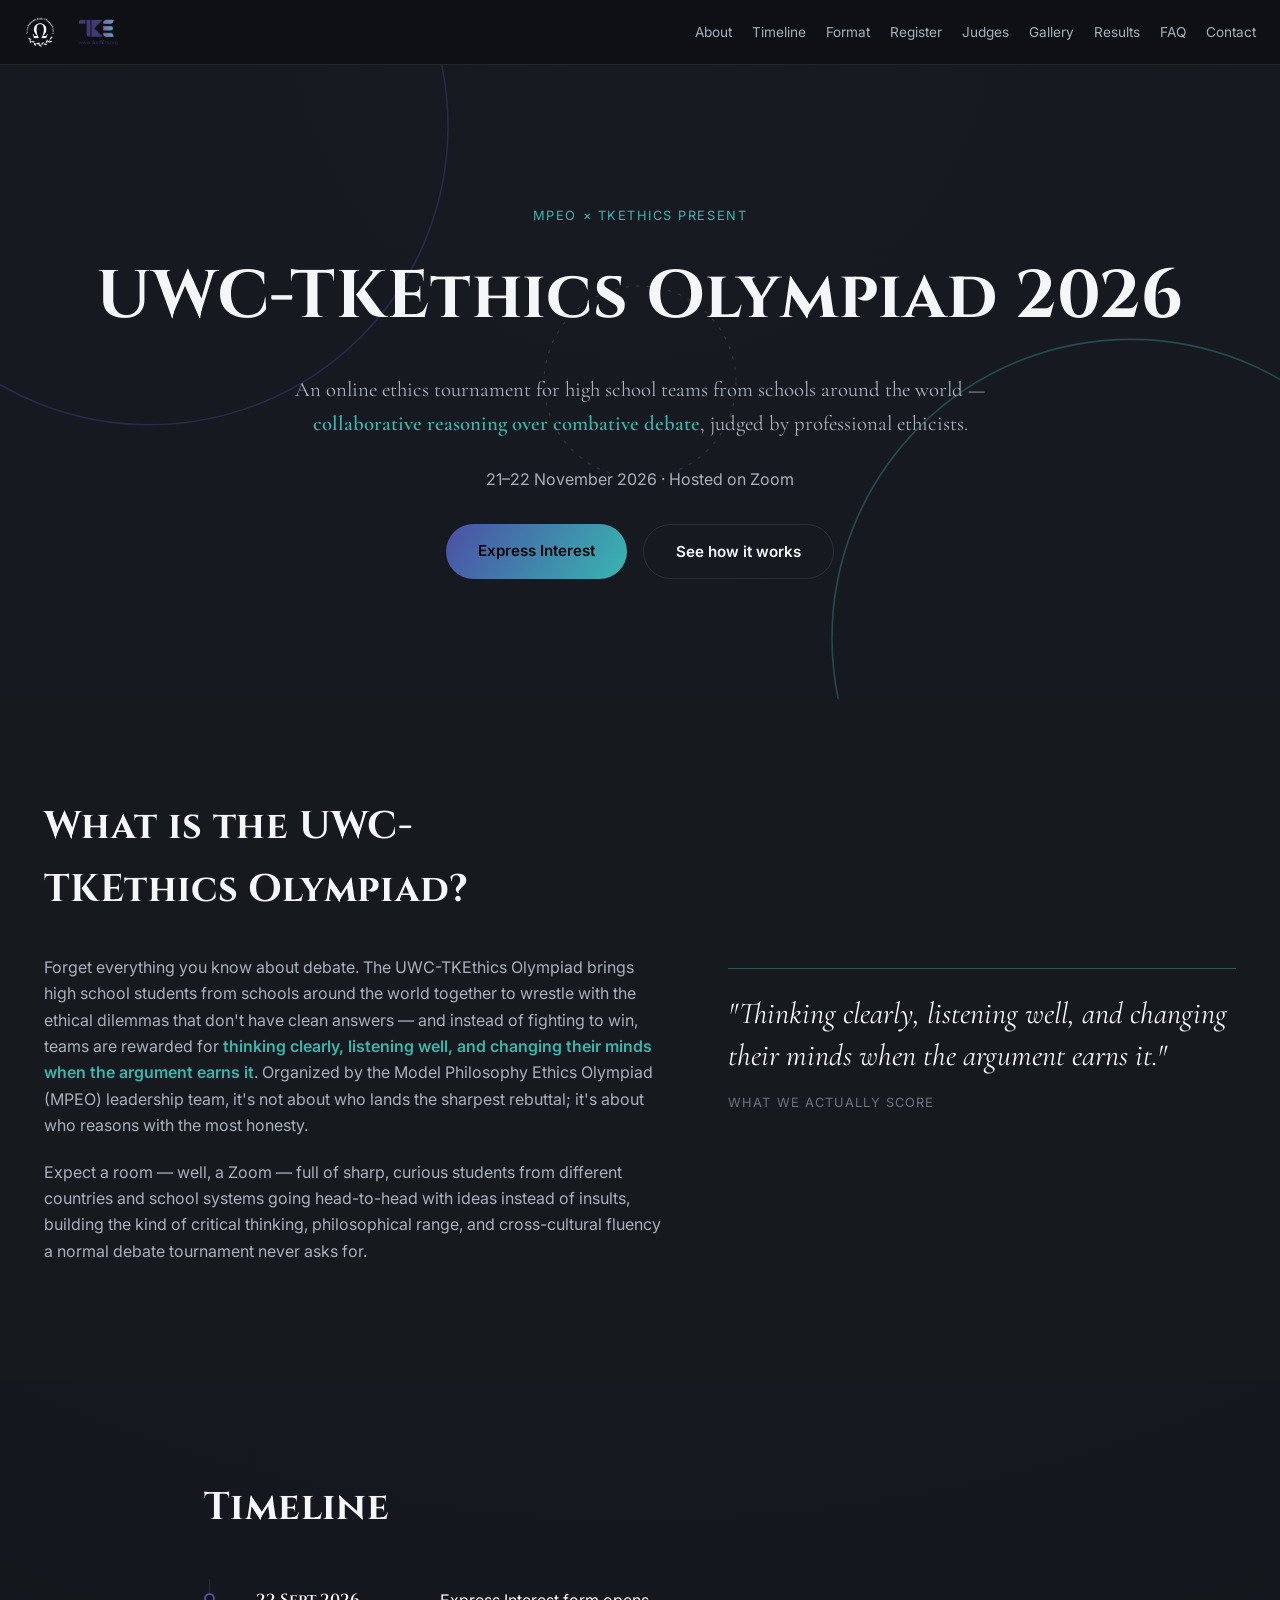
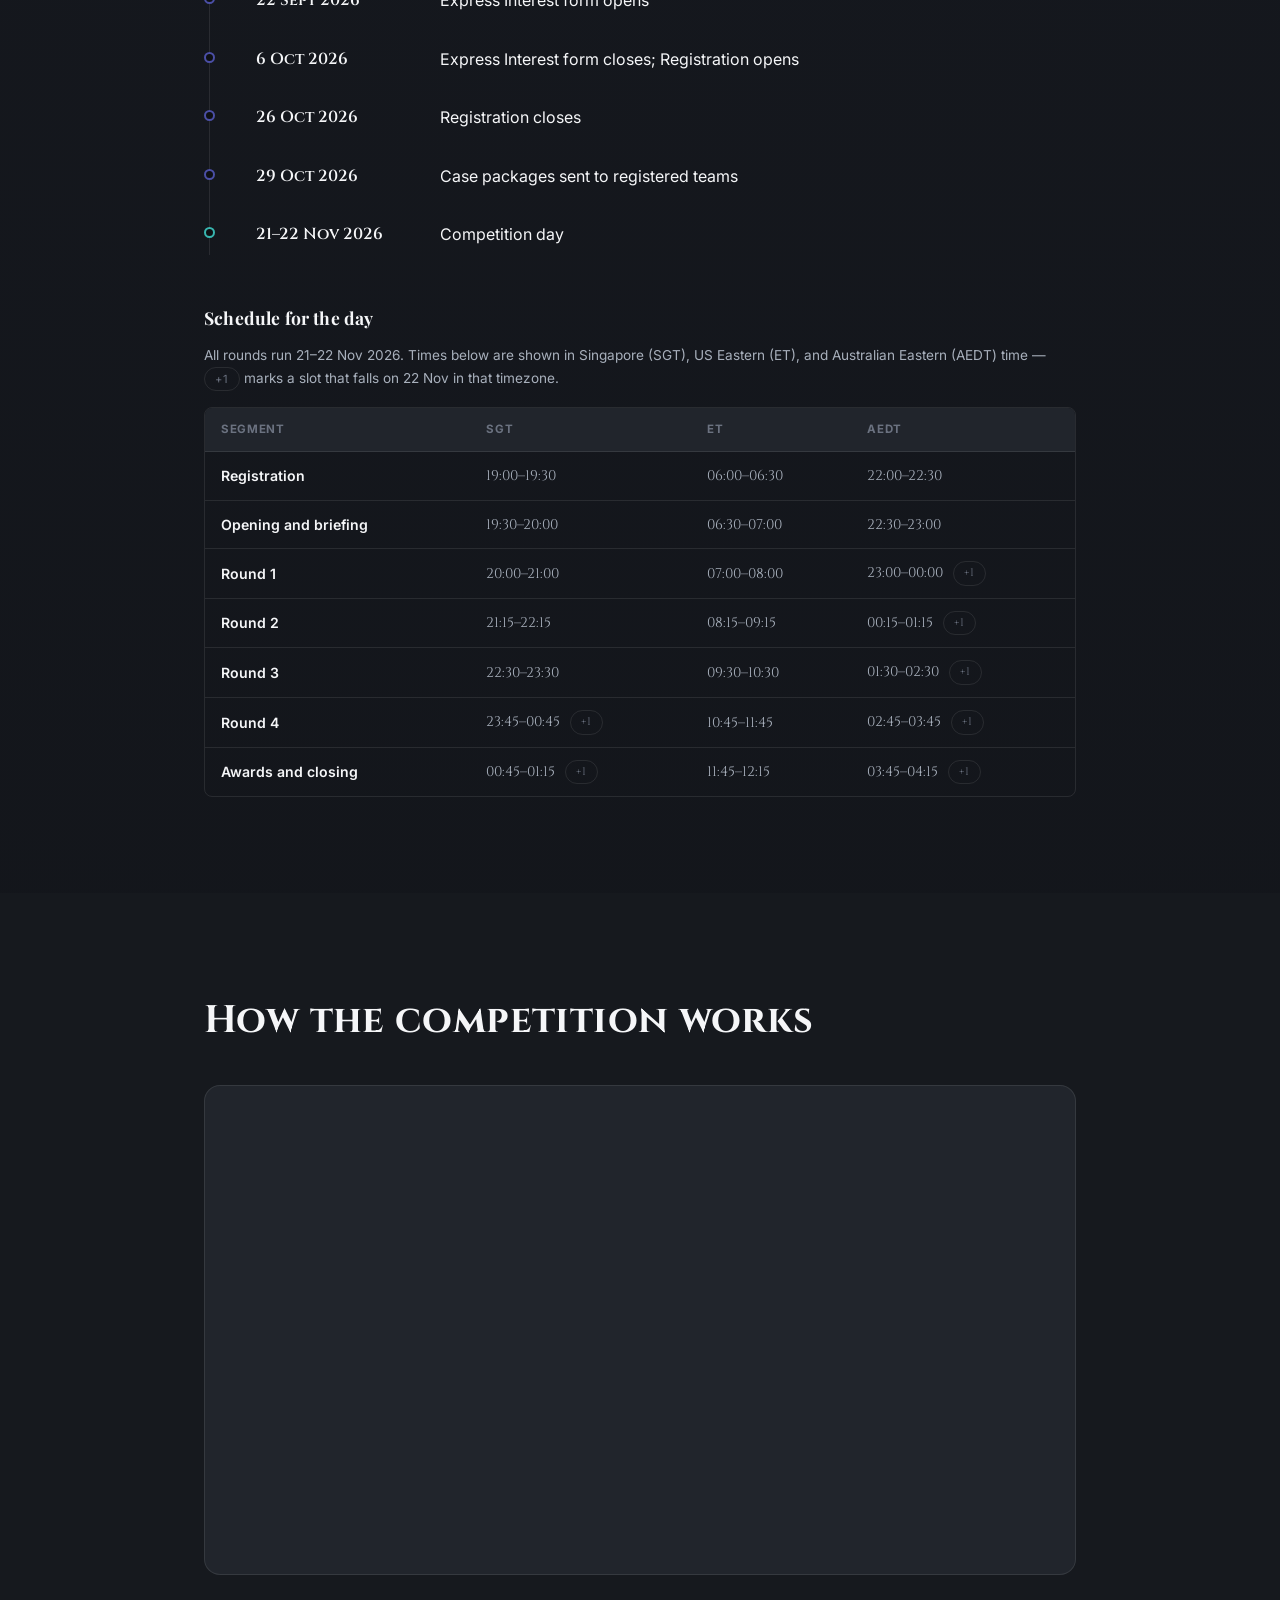
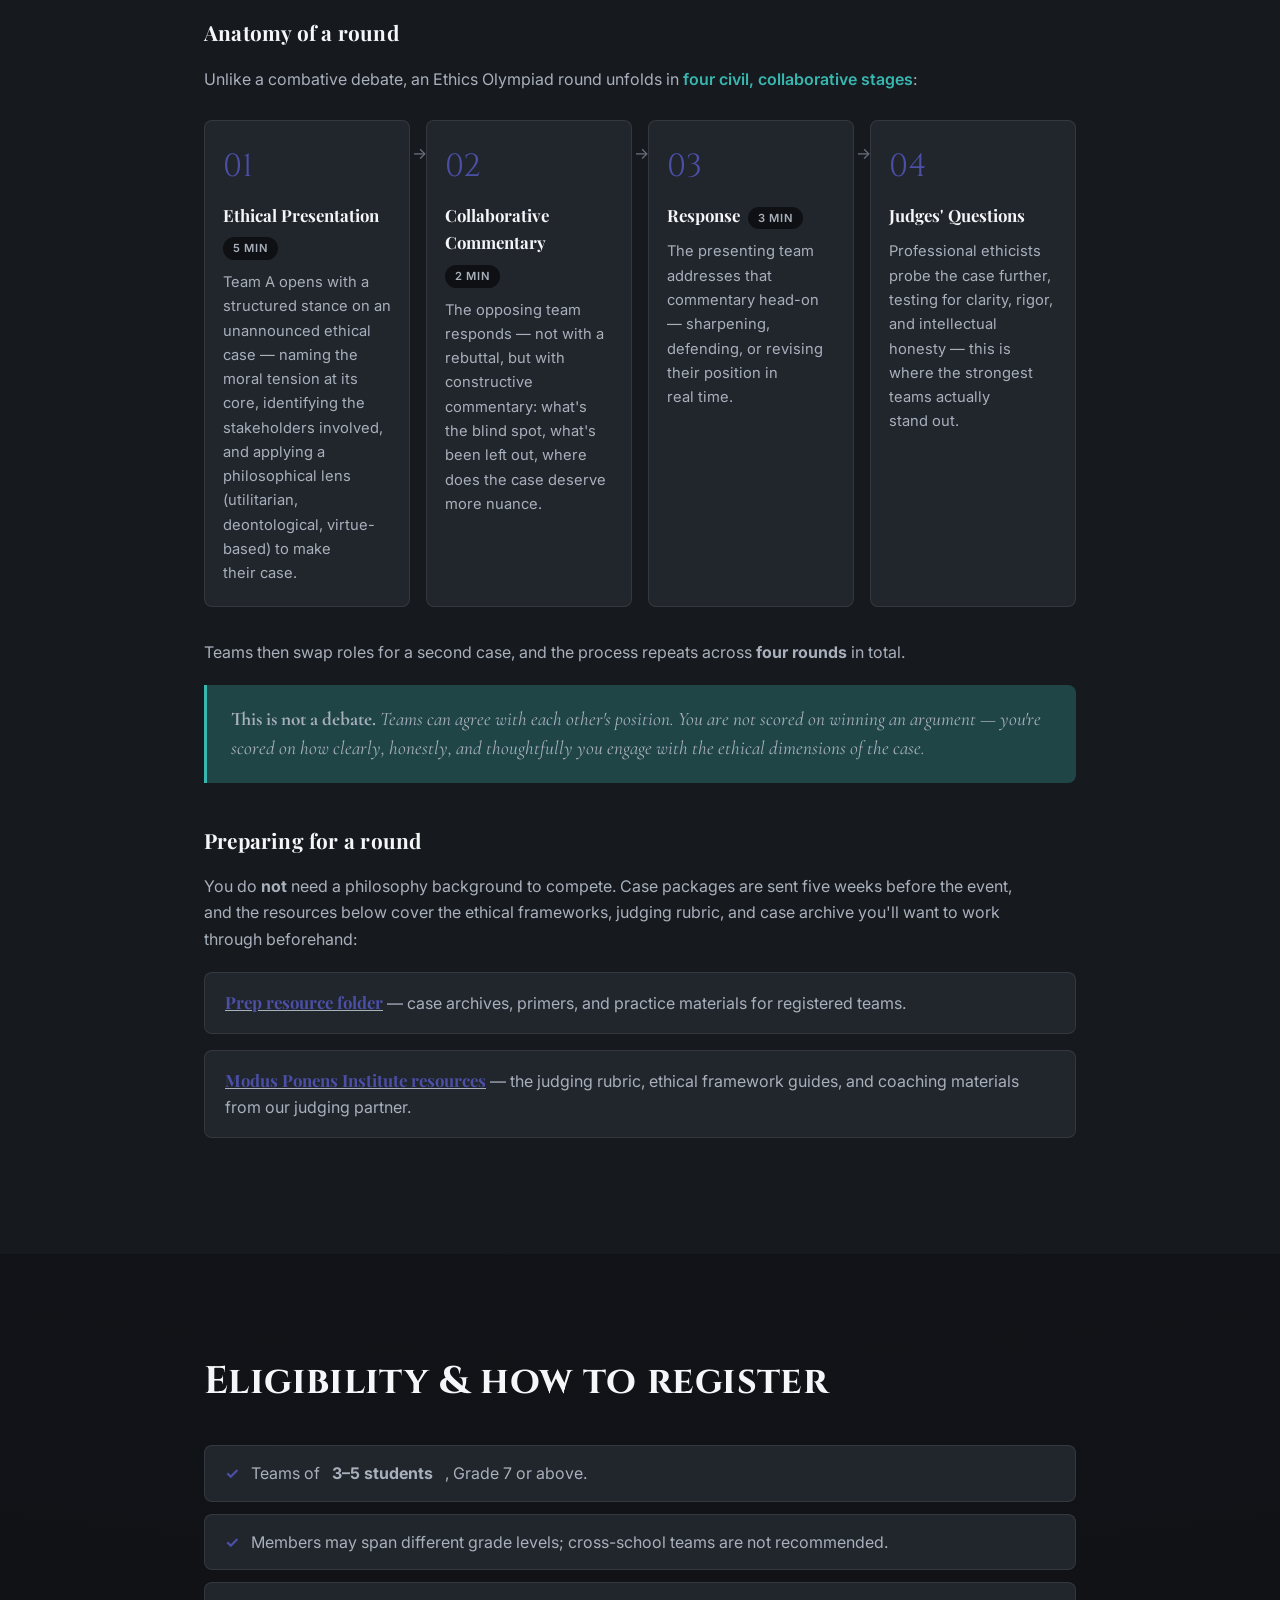
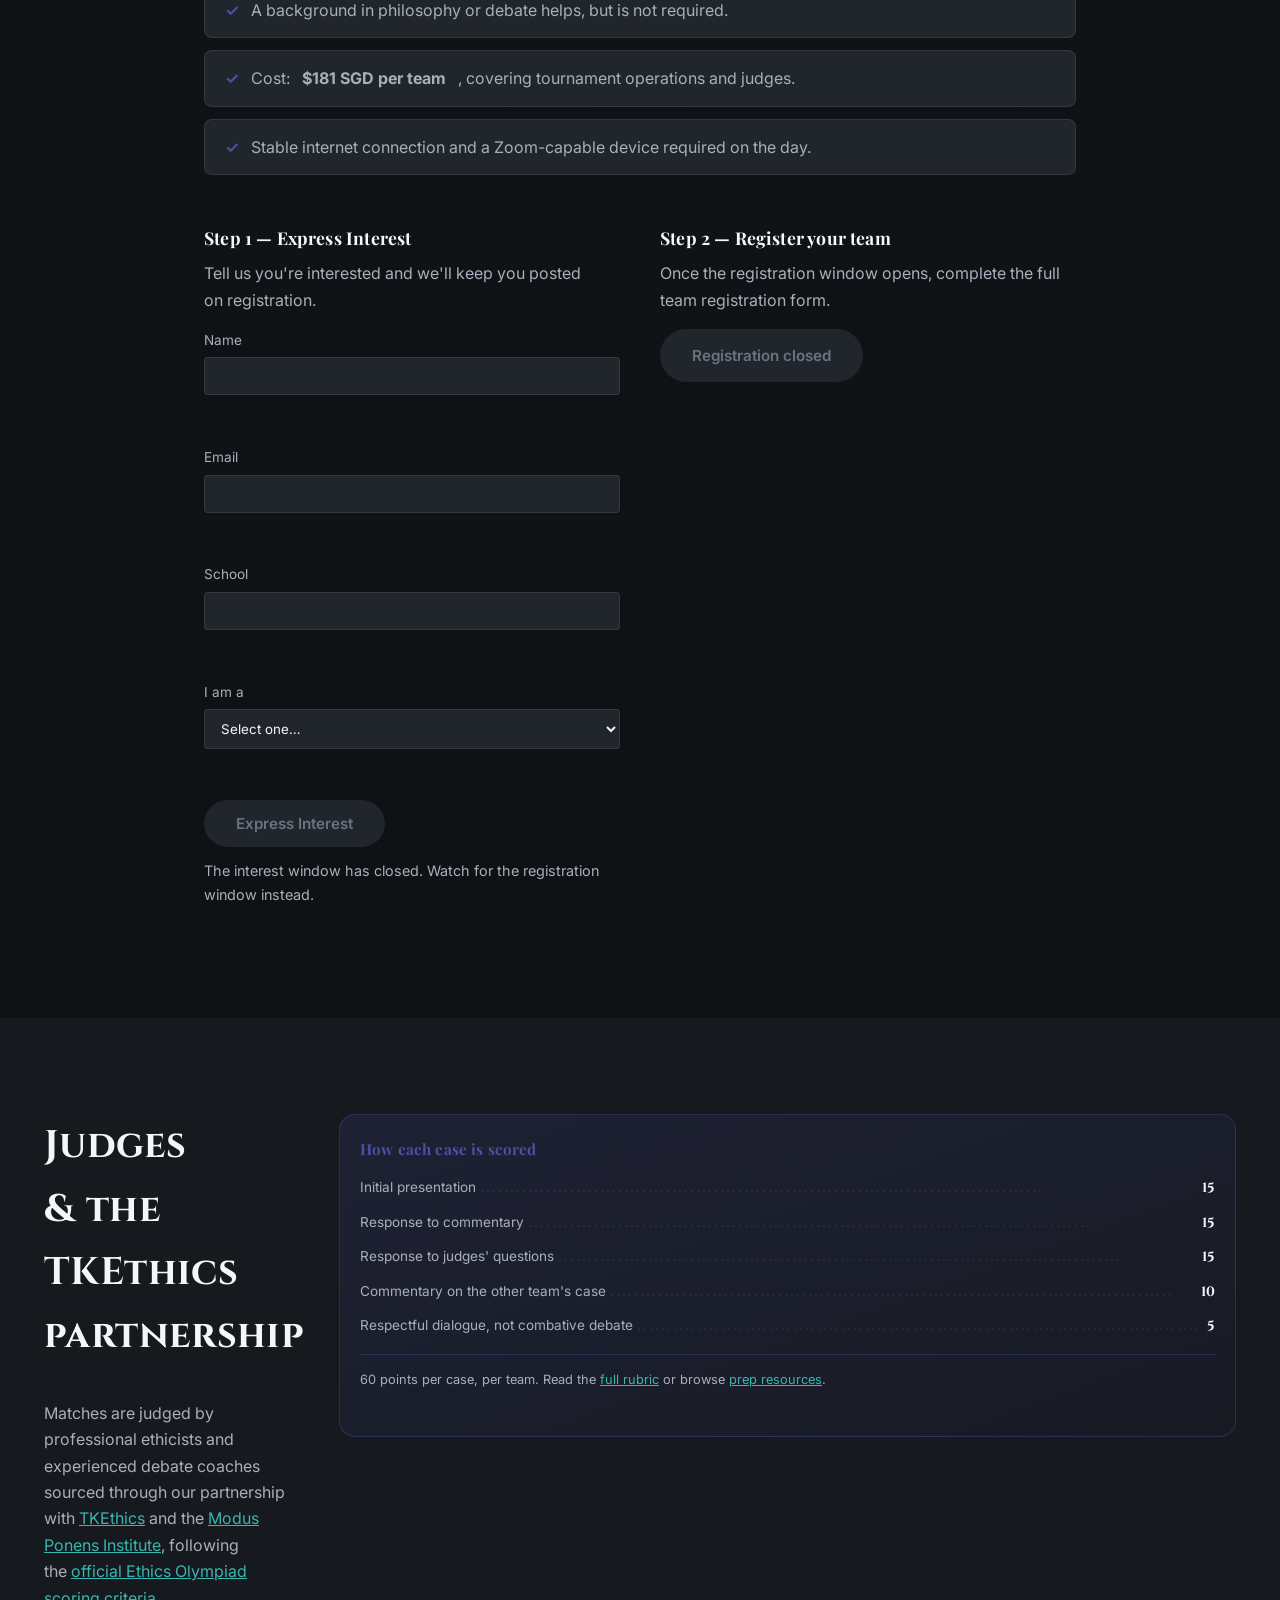
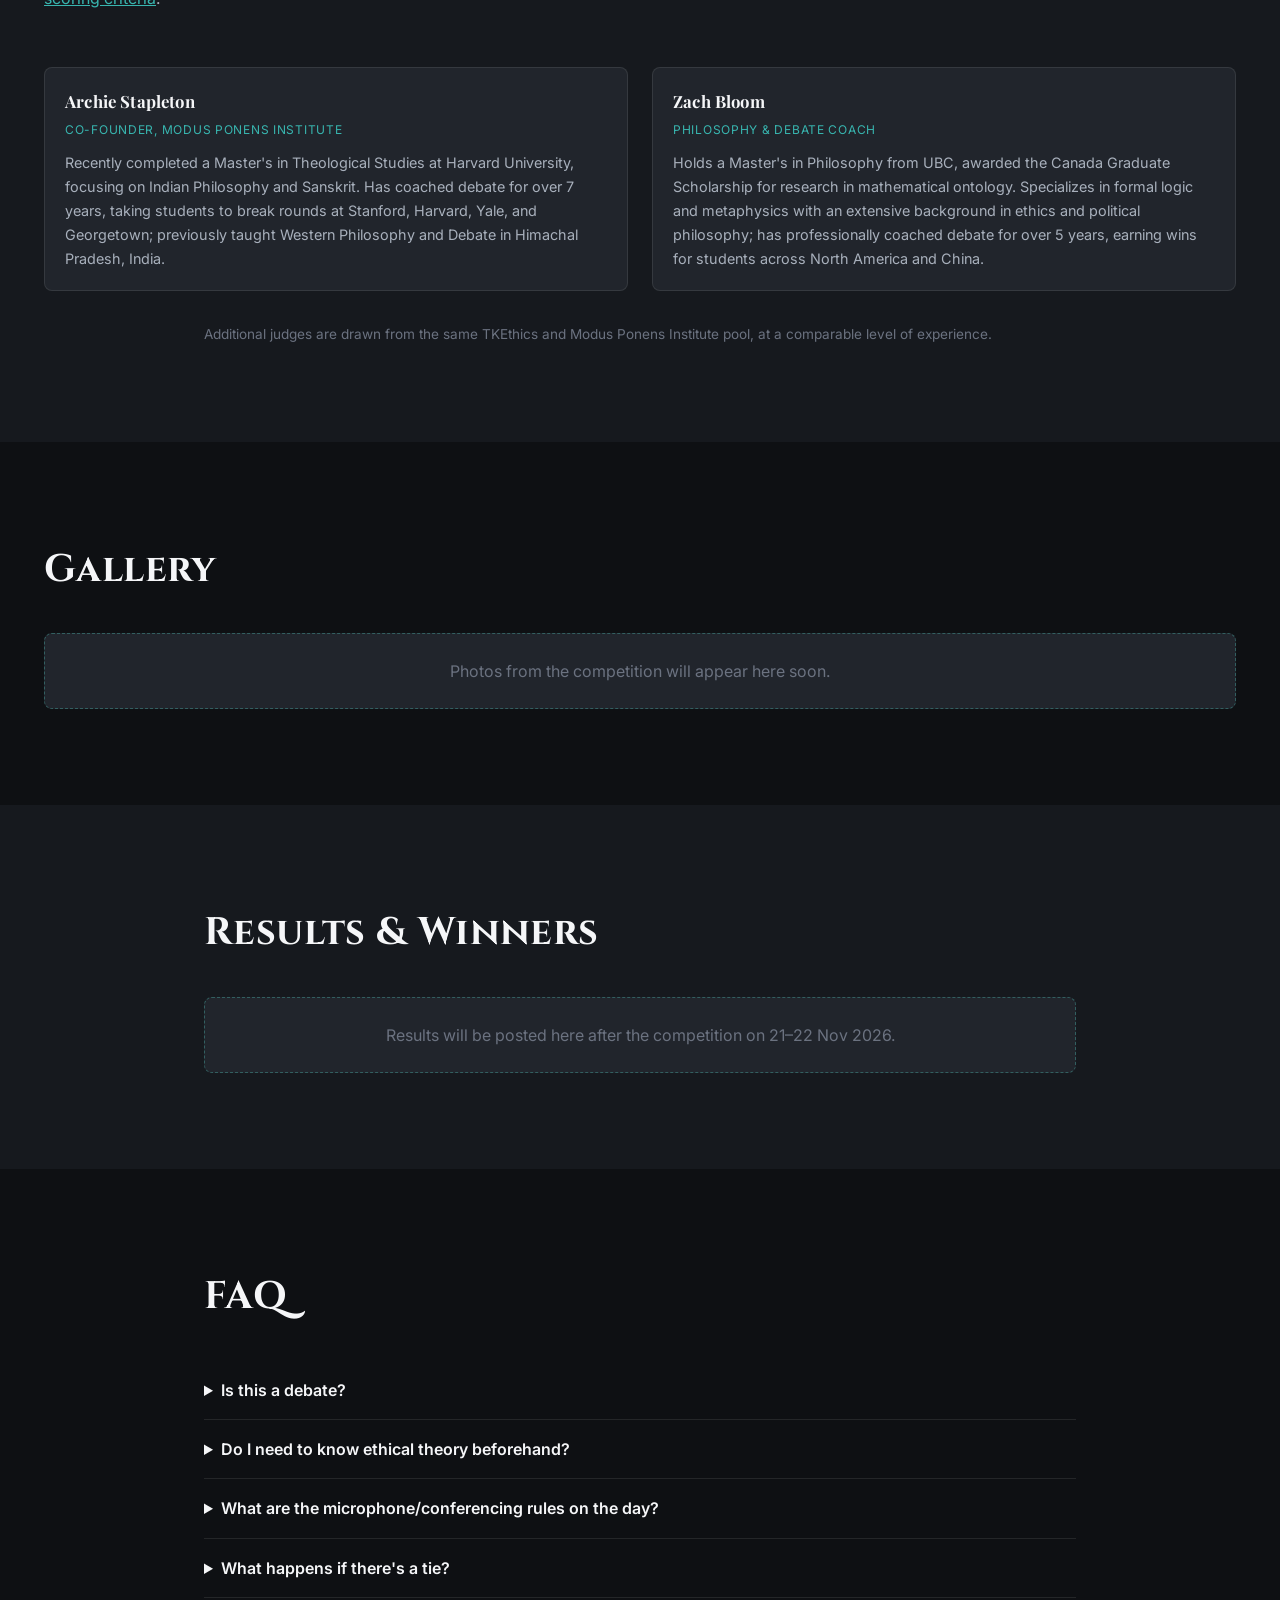
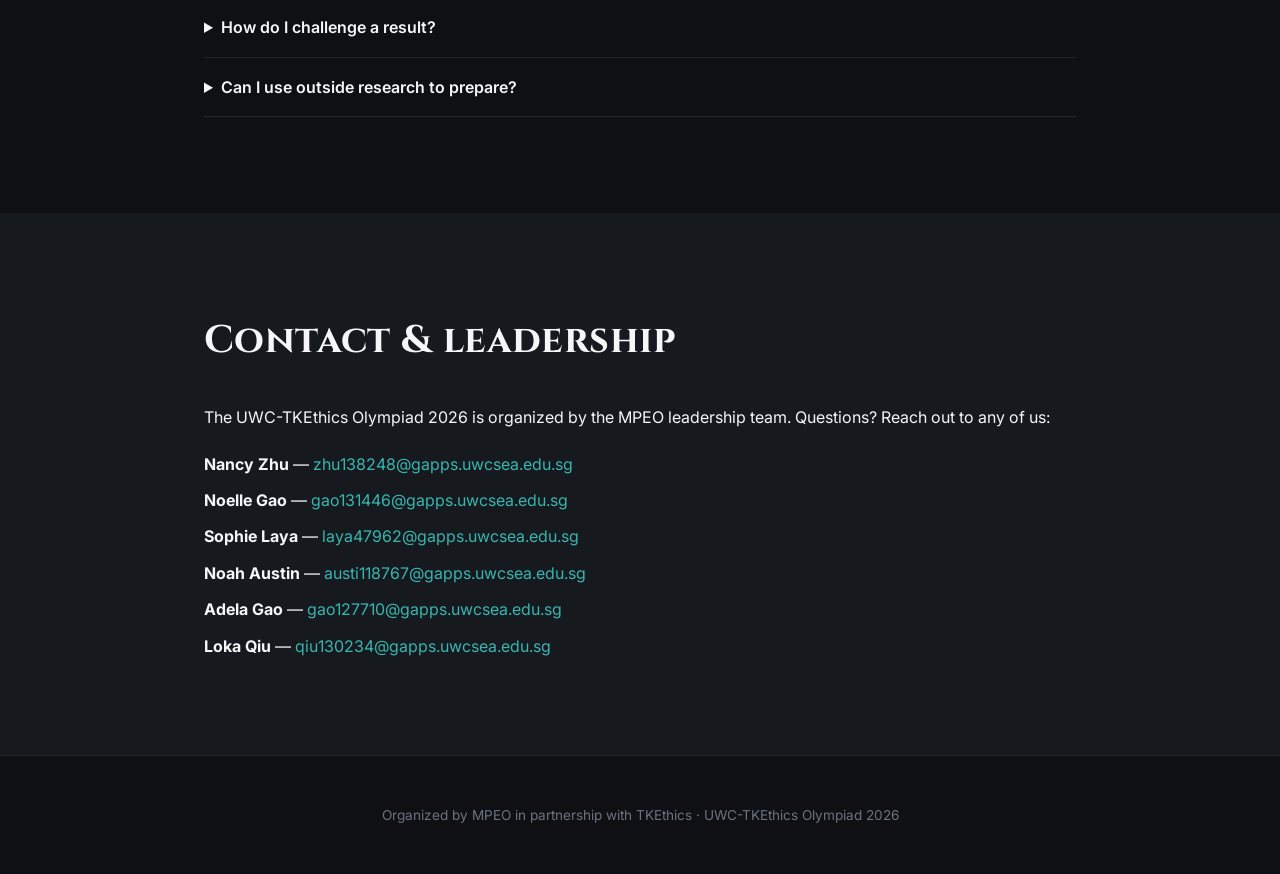
==== index.html @ 7eefd4da "Restructure judges section for readability, fix stale results date Rebuild judges layout into intro+" ====
<!DOCTYPE html>
<html lang="en">
<head>
  <meta charset="UTF-8">
  <meta name="viewport" content="width=device-width, initial-scale=1.0">
  <title>UWC-TKEthics Olympiad 2026</title>
  <meta name="description" content="An online ethics tournament for high school teams from schools around the world, hosted by MPEO in partnership with TKEthics.">
  <link rel="stylesheet" href="style.css">
</head>
<body>
  <header class="site-header">
    <div class="site-header__logos">
      <img src="assets/logos/mpeo-omega-crest-transparent.png" alt="Model Philosophy Ethics Olympiad crest">
      <img src="assets/logos/tkethics-logo.png" alt="TKEthics logo">
    </div>
    <nav class="site-header__nav">
      <a href="#about">About</a>
      <a href="#timeline">Timeline</a>
      <a href="#format">Format</a>
      <a href="#eligibility">Register</a>
      <a href="#judges">Judges</a>
      <a href="#gallery">Gallery</a>
      <a href="#results">Results</a>
      <a href="#faq">FAQ</a>
      <a href="#contact">Contact</a>
    </nav>
  </header>

  <main>
    <section id="hero" class="hero">
      <svg class="hero__graphic" width="100%" height="100%" viewBox="0 0 1200 800" preserveAspectRatio="xMidYMid slice" aria-hidden="true" focusable="false">
        <circle cx="140" cy="160" r="280" style="fill:none;stroke:var(--color-accent-a);stroke-width:1.5;opacity:0.32"/>
        <circle cx="1060" cy="640" r="280" style="fill:none;stroke:var(--color-accent-b);stroke-width:1.5;opacity:0.32"/>
        <circle cx="600" cy="400" r="90" style="fill:none;stroke:var(--color-text-secondary);stroke-width:1;opacity:0.2" stroke-dasharray="3 7"/>
      </svg>
      <div class="container hero__inner">
        <p class="hero__eyebrow">MPEO × TKEthics present</p>
        <h1 class="hero__title">UWC-TKEthics Olympiad 2026</h1>
        <p class="hero__subtitle">
          An online ethics tournament for high school teams from schools
          around the world — <span class="highlight">collaborative reasoning
          over combative debate</span>, judged by professional ethicists.
        </p>
        <p class="hero__date">
          21–22 November 2026 · Hosted on Zoom
        </p>
        <div class="hero__ctas">
          <a href="#eligibility" class="btn btn--primary">Express Interest</a>
          <a href="#format" class="btn btn--ghost">See how it works</a>
        </div>
      </div>
    </section>
    <section id="about" class="about">
      <div class="container about__grid">
        <div>
          <h2>What is the UWC-TKEthics Olympiad?</h2>
          <p>
            Forget everything you know about debate. The UWC-TKEthics Olympiad
            brings high school students from schools around the world together
            to wrestle with the ethical dilemmas that don't have clean answers —
            and instead of fighting to win, teams are rewarded for
            <span class="highlight">thinking clearly, listening well, and
            changing their minds when the argument earns it</span>. Organized by
            the Model Philosophy Ethics Olympiad (MPEO) leadership team, it's
            not about who lands the sharpest rebuttal; it's about who reasons
            with the most honesty.
          </p>
          <p>
            Expect a room — well, a Zoom — full of sharp, curious students from
            different countries and school systems going head-to-head with
            ideas instead of insults, building the kind of critical thinking,
            philosophical range, and cross-cultural fluency a normal debate
            tournament never asks for.
          </p>
        </div>
        <blockquote class="about__pullquote">
          "Thinking clearly, listening well, and changing their minds when the
          argument earns it."
          <cite>What we actually score</cite>
        </blockquote>
      </div>
    </section>
    <section id="timeline" class="timeline">
      <div class="container container--narrow">
        <h2>Timeline</h2>
        <ul class="timeline__list">
          <li><span class="timeline__date">22 Sept 2026</span><span>Express Interest form opens</span></li>
          <li><span class="timeline__date">6 Oct 2026</span><span>Express Interest form closes; Registration opens</span></li>
          <li><span class="timeline__date">26 Oct 2026</span><span>Registration closes</span></li>
          <li><span class="timeline__date">29 Oct 2026</span><span>Case packages sent to registered teams</span></li>
          <li><span class="timeline__date">21–22 Nov 2026</span><span>Competition day</span></li>
        </ul>

        <h3>Schedule for the day</h3>
        <p class="schedule-table-note">
          All rounds run 21–22 Nov 2026. Times below are shown in Singapore
          (SGT), US Eastern (ET), and Australian Eastern (AEDT) time —
          <span class="tag--note">+1</span> marks a slot that falls on 22 Nov in that timezone.
        </p>
        <div class="schedule-table-wrap">
          <table class="schedule-table">
            <thead>
              <tr>
                <th>Segment</th>
                <th>SGT</th>
                <th>ET</th>
                <th>AEDT</th>
              </tr>
            </thead>
            <tbody>
              <tr>
                <td>Registration</td>
                <td>19:00–19:30</td>
                <td>06:00–06:30</td>
                <td>22:00–22:30</td>
              </tr>
              <tr>
                <td>Opening and briefing</td>
                <td>19:30–20:00</td>
                <td>06:30–07:00</td>
                <td>22:30–23:00</td>
              </tr>
              <tr>
                <td>Round 1</td>
                <td>20:00–21:00</td>
                <td>07:00–08:00</td>
                <td>23:00–00:00 <span class="tag--note">+1</span></td>
              </tr>
              <tr>
                <td>Round 2</td>
                <td>21:15–22:15</td>
                <td>08:15–09:15</td>
                <td>00:15–01:15 <span class="tag--note">+1</span></td>
              </tr>
              <tr>
                <td>Round 3</td>
                <td>22:30–23:30</td>
                <td>09:30–10:30</td>
                <td>01:30–02:30 <span class="tag--note">+1</span></td>
              </tr>
              <tr>
                <td>Round 4</td>
                <td>23:45–00:45 <span class="tag--note">+1</span></td>
                <td>10:45–11:45</td>
                <td>02:45–03:45 <span class="tag--note">+1</span></td>
              </tr>
              <tr>
                <td>Awards and closing</td>
                <td>00:45–01:15 <span class="tag--note">+1</span></td>
                <td>11:45–12:15</td>
                <td>03:45–04:15 <span class="tag--note">+1</span></td>
              </tr>
            </tbody>
          </table>
        </div>
      </div>
    </section>
    <section id="format" class="format">
      <div class="container container--narrow">
        <h2>How the competition works</h2>

        <div class="format__video-slot" aria-label="Format explainer video">
          <iframe
            src="https://www.youtube.com/embed/jXEkjrmyHf0"
            title="How an Ethics Olympiad round works"
            loading="lazy"
            allow="accelerometer; autoplay; clipboard-write; encrypted-media; gyroscope; picture-in-picture; web-share"
            allowfullscreen
          ></iframe>
        </div>

        <h3>Anatomy of a round</h3>
        <p>
          Unlike a combative debate, an Ethics Olympiad round unfolds in
          <span class="highlight">four civil, collaborative stages</span>:
        </p>

        <div class="format__steps">
          <div class="format__step">
            <span class="format__step-number">01</span>
            <h4 class="format__step-title">Ethical Presentation <span class="format__step-time">5 min</span></h4>
            <p>
              Team A opens with a structured stance on an unannounced ethical
              case — naming the moral tension at its core, identifying the
              stakeholders involved, and applying a philosophical lens
              (utilitarian, deontological, virtue-based) to make their case.
            </p>
          </div>
          <div class="format__step">
            <span class="format__step-number">02</span>
            <h4 class="format__step-title">Collaborative Commentary <span class="format__step-time">2 min</span></h4>
            <p>
              The opposing team responds — not with a rebuttal, but with
              constructive commentary: what's the blind spot, what's been
              left out, where does the case deserve more nuance.
            </p>
          </div>
          <div class="format__step">
            <span class="format__step-number">03</span>
            <h4 class="format__step-title">Response <span class="format__step-time">3 min</span></h4>
            <p>
              The presenting team addresses that commentary head-on —
              sharpening, defending, or revising their position in real time.
            </p>
          </div>
          <div class="format__step">
            <span class="format__step-number">04</span>
            <h4 class="format__step-title">Judges' Questions</h4>
            <p>
              Professional ethicists probe the case further, testing for
              clarity, rigor, and intellectual honesty — this is where the
              strongest teams actually stand out.
            </p>
          </div>
        </div>

        <p>
          Teams then swap roles for a second case, and the process repeats
          across <strong>four rounds</strong> in total.
        </p>

        <p class="format__callout">
          <strong>This is not a debate.</strong> Teams can agree with each
          other's position. You are not scored on winning an argument — you're
          scored on how clearly, honestly, and thoughtfully you engage with the
          ethical dimensions of the case.
        </p>

        <h3>Preparing for a round</h3>
        <p>
          You do <strong>not</strong> need a philosophy background to compete.
          Case packages are sent five weeks before the event, and the resources
          below cover the ethical frameworks, judging rubric, and case archive
          you'll want to work through beforehand:
        </p>
        <ul class="format__theories">
          <li>
            <a href="https://drive.google.com/drive/folders/1nS4wFvGmo-B0adYJfRLkstplzWHfmPI3" target="_blank" rel="noopener"><strong>Prep resource folder</strong></a>
            — case archives, primers, and practice materials for registered teams.
          </li>
          <li>
            <a href="https://www.modusponensinstitute.com/resources" target="_blank" rel="noopener"><strong>Modus Ponens Institute resources</strong></a>
            — the judging rubric, ethical framework guides, and coaching materials from our judging partner.
          </li>
        </ul>
      </div>
    </section>
    <section id="eligibility" class="eligibility">
      <div class="container container--narrow">
        <h2>Eligibility &amp; how to register</h2>

        <ul class="eligibility__list">
          <li>Teams of <strong>3–5 students</strong>, Grade 7 or above.</li>
          <li>Members may span different grade levels; cross-school teams are not recommended.</li>
          <li>A background in philosophy or debate helps, but is not required.</li>
          <li>Cost: <strong>$181 SGD per team</strong>, covering tournament operations and judges.</li>
          <li>Stable internet connection and a Zoom-capable device required on the day.</li>
        </ul>

        <div class="eligibility__funnel">
          <div class="funnel-step">
            <h3>Step 1 — Express Interest</h3>
            <p>Tell us you're interested and we'll keep you posted on registration.</p>

            <form id="interest-form" class="interest-form" novalidate>
              <div class="interest-form__row">
                <label for="if-name">Name</label>
                <input id="if-name" name="name" type="text" autocomplete="name" required>
                <p class="interest-form__error" data-error-for="name"></p>
              </div>
              <div class="interest-form__row">
                <label for="if-email">Email</label>
                <input id="if-email" name="email" type="email" autocomplete="email" required>
                <p class="interest-form__error" data-error-for="email"></p>
              </div>
              <div class="interest-form__row">
                <label for="if-school">School</label>
                <input id="if-school" name="school" type="text" required>
                <p class="interest-form__error" data-error-for="school"></p>
              </div>
              <div class="interest-form__row">
                <label for="if-role">I am a</label>
                <select id="if-role" name="role" required>
                  <option value="">Select one…</option>
                  <option value="student">Student</option>
                  <option value="coach">Coach / supervising teacher</option>
                </select>
                <p class="interest-form__error" data-error-for="role"></p>
              </div>
              <div class="interest-form__honeypot" aria-hidden="true">
                <label for="if-website">Website</label>
                <input id="if-website" name="website" type="text" tabindex="-1" autocomplete="off">
              </div>

              <button type="submit" class="btn btn--primary" id="interest-submit">Express Interest</button>
              <p class="interest-form__status" id="interest-status" role="status"></p>
            </form>
          </div>

          <div class="funnel-step">
            <h3>Step 2 — Register your team</h3>
            <p>Once the registration window opens, complete the full team registration form.</p>
            <a id="registration-cta" href="#" class="btn btn--primary">Register</a>
          </div>
        </div>
      </div>
    </section>
    <section id="judges" class="judges">
      <div class="container judges__top">
        <div class="judges__intro">
          <h2>Judges &amp; the TKEthics partnership</h2>
          <p>
            Matches are judged by professional ethicists and experienced debate
            coaches sourced through our partnership with
            <a href="https://www.tkethics.org/" target="_blank" rel="noopener">TKEthics</a>
            and the
            <a href="https://www.modusponensinstitute.com/about-us" target="_blank" rel="noopener">Modus Ponens Institute</a>,
            following the
            <a href="https://www.modusponensinstitute.com/judging-criteria" target="_blank" rel="noopener">official Ethics Olympiad scoring criteria</a>.
          </p>
        </div>
        <div class="judges__criteria">
          <h3>How each case is scored</h3>
          <ul>
            <li><span>Initial presentation</span><strong>15</strong></li>
            <li><span>Response to commentary</span><strong>15</strong></li>
            <li><span>Response to judges' questions</span><strong>15</strong></li>
            <li><span>Commentary on the other team's case</span><strong>10</strong></li>
            <li><span>Respectful dialogue, not combative debate</span><strong>5</strong></li>
          </ul>
          <p class="judges__criteria-total">
            60 points per case, per team. Read the
            <a href="https://www.modusponensinstitute.com/judging-criteria" target="_blank" rel="noopener">full rubric</a>
            or browse
            <a href="https://www.modusponensinstitute.com/resources" target="_blank" rel="noopener">prep resources</a>.
          </p>
        </div>
      </div>
      <div class="container judges__bios-row">
        <div class="judges__bio">
          <h3>Archie Stapleton</h3>
          <span class="judges__bio-role">Co-founder, Modus Ponens Institute</span>
          <p>
            Recently completed a Master's in Theological Studies at Harvard
            University, focusing on Indian Philosophy and Sanskrit. Has coached
            debate for over 7 years, taking students to break rounds at
            Stanford, Harvard, Yale, and Georgetown; previously taught Western
            Philosophy and Debate in Himachal Pradesh, India.
          </p>
        </div>
        <div class="judges__bio">
          <h3>Zach Bloom</h3>
          <span class="judges__bio-role">Philosophy &amp; debate coach</span>
          <p>
            Holds a Master's in Philosophy from UBC, awarded the Canada
            Graduate Scholarship for research in mathematical ontology.
            Specializes in formal logic and metaphysics with an extensive
            background in ethics and political philosophy; has professionally
            coached debate for over 5 years, earning wins for students across
            North America and China.
          </p>
        </div>
      </div>
      <div class="container container--narrow">
        <p class="judges__bio-note">
          Additional judges are drawn from the same TKEthics and Modus Ponens
          Institute pool, at a comparable level of experience.
        </p>
      </div>
    </section>
    <section id="gallery" class="gallery">
      <div class="container">
        <h2>Gallery</h2>
        <div id="gallery-root"></div>
      </div>
    </section>
    <section id="results" class="results">
      <div class="container container--narrow">
        <h2>Results &amp; Winners</h2>
        <div id="results-root"></div>
      </div>
    </section>
    <section id="faq" class="faq">
      <div class="container container--narrow">
        <h2>FAQ</h2>

        <details class="faq__item">
          <summary>Is this a debate?</summary>
          <p>No. Teams can agree with each other's position — you're judged on the quality of your reasoning, not on winning an argument.</p>
        </details>

        <details class="faq__item">
          <summary>Do I need to know ethical theory beforehand?</summary>
          <p>No prior experience is required. Read the case package carefully, think through the arguments, and you're ready — see the "How the competition works" section above for a primer.</p>
        </details>

        <details class="faq__item">
          <summary>What are the microphone/conferencing rules on the day?</summary>
          <p>Keep your microphone muted unless invited to speak by the moderator/judge. During your team's private conference time, you may turn your mic off if everyone is in one room; if your team is spread across locations, use a separate call for team discussion and stay silent on it outside your allotted conference times.</p>
        </details>

        <details class="faq__item">
          <summary>What happens if there's a tie?</summary>
          <p>The head judge breaks ties using the highest score in the first heat; if that's still tied, the highest score in the second heat, and so on.</p>
        </details>

        <details class="faq__item">
          <summary>How do I challenge a result?</summary>
          <p>Complaints or challenges to results must be submitted in writing to the organizers. Results are otherwise final and are published within 24 hours of the competition.</p>
        </details>

        <details class="faq__item">
          <summary>Can I use outside research to prepare?</summary>
          <p>Yes — but simply presenting facts won't score well on its own. You need valid, persuasive arguments backed by facts, and if you cite a specific fact not in the case itself, name your source (e.g. "according to a 2011 article in National Geographic…").</p>
        </details>
      </div>
    </section>
    <section id="contact" class="contact">
      <div class="container container--narrow">
        <h2>Contact &amp; leadership</h2>
        <p>The UWC-TKEthics Olympiad 2026 is organized by the MPEO leadership team. Questions? Reach out to any of us:</p>
        <ul class="contact__list">
          <li><strong>Nancy Zhu</strong> — <a href="mailto:zhu138248@gapps.uwcsea.edu.sg">zhu138248@gapps.uwcsea.edu.sg</a></li>
          <li><strong>Noelle Gao</strong> — <a href="mailto:gao131446@gapps.uwcsea.edu.sg">gao131446@gapps.uwcsea.edu.sg</a></li>
          <li><strong>Sophie Laya</strong> — <a href="mailto:laya47962@gapps.uwcsea.edu.sg">laya47962@gapps.uwcsea.edu.sg</a></li>
          <li><strong>Noah Austin</strong> — <a href="mailto:austi118767@gapps.uwcsea.edu.sg">austi118767@gapps.uwcsea.edu.sg</a></li>
          <li><strong>Adela Gao</strong> — <a href="mailto:gao127710@gapps.uwcsea.edu.sg">gao127710@gapps.uwcsea.edu.sg</a></li>
          <li><strong>Loka Qiu</strong> — <a href="mailto:qiu130234@gapps.uwcsea.edu.sg">qiu130234@gapps.uwcsea.edu.sg</a></li>
        </ul>
      </div>
    </section>
  </main>

  <footer class="site-footer">
    <p>Organized by MPEO in partnership with TKEthics · UWC-TKEthics Olympiad 2026</p>
  </footer>

  <script type="module" src="js/app.js"></script>
</body>
</html>
---- style.css ----
/* ==========================================================================
   UWC-TKETHICS OLYMPIAD 2026 — DESIGN SYSTEM
   Related to MPEO's dark-academia system, distinct accent (indigo/teal,
   echoing the TKEthics mark) for this event specifically.
   ========================================================================== */

@import url('https://fonts.googleapis.com/css2?family=Cinzel:wght@500;600;700;800;900&family=Cormorant+Garamond:ital,wght@0,400;0,600;1,400;1,600&family=Inter:wght@300;400;500;600;700&family=Playfair+Display:ital,wght@0,600;0,700;1,600&display=swap');

:root {
  --color-bg-primary: #0E1013;
  --color-bg-secondary: #16191E;
  --color-bg-card: #21252C;
  --color-bg-card-hover: #2A2F38;
  --color-bg-parchment: #F6F4ED;

  --color-border-subtle: rgba(255, 255, 255, 0.09);
  --color-border-accent: rgba(79, 182, 176, 0.4);

  /* Event accent: indigo -> teal, echoes the TKEthics logo gradient */
  --color-accent-a: #4B4FA6;
  --color-accent-b: #38B6B0;
  --color-accent-gradient: linear-gradient(120deg, var(--color-accent-a), var(--color-accent-b));
  --color-accent-glow: rgba(56, 182, 176, 0.28);

  --color-text-primary: #F5F6F8;
  --color-text-secondary: #A8B0BC;
  --color-text-muted: #6B7280;
  --color-text-dark: #1A1D20;

  --font-display: 'Cinzel', Georgia, serif;
  --font-subhead: 'Playfair Display', Georgia, serif;
  --font-editorial: 'Cormorant Garamond', Georgia, serif;
  --font-body: 'Inter', system-ui, -apple-system, sans-serif;

  --max-width-container: 1240px;
  --max-width-narrow: 920px;
  --radius-sm: 4px;
  --radius-md: 8px;
  --radius-lg: 16px;
  --radius-full: 9999px;

  --shadow-card: 0 16px 36px -10px rgba(0, 0, 0, 0.6);
  --transition-fast: 0.2s cubic-bezier(0.16, 1, 0.3, 1);
  --transition-normal: 0.35s cubic-bezier(0.16, 1, 0.3, 1);
}

*, *::before, *::after { box-sizing: border-box; margin: 0; padding: 0; }

html {
  scroll-behavior: smooth;
  color-scheme: dark;
  background-color: var(--color-bg-primary);
  font-family: var(--font-body);
  font-size: 16px;
  line-height: 1.65;
  color: var(--color-text-primary);
  -webkit-font-smoothing: antialiased;
}

body {
  overflow-x: hidden;
  background: radial-gradient(circle at 50% 0%, #171A21 0%, #0E1013 70%);
  min-height: 100vh;
}

a { color: inherit; text-decoration: none; transition: var(--transition-fast); }
button { cursor: pointer; border: none; font-family: inherit; }
img { max-width: 100%; height: auto; display: block; }

.container { max-width: var(--max-width-container); margin: 0 auto; padding: 0 24px; }
.container--narrow { max-width: var(--max-width-narrow); }

section { padding: 96px 0; }
main > section:nth-of-type(even) { background: var(--color-bg-secondary); }

@media (max-width: 640px) {
  section { padding: 56px 0; }
}

h1, h2 { font-family: var(--font-display); font-weight: 700; letter-spacing: 0.01em; text-wrap: balance; }
h3 { font-family: var(--font-subhead); font-weight: 700; letter-spacing: 0.01em; text-wrap: balance; }
h2 { font-size: clamp(1.8rem, 3vw, 2.6rem); margin-bottom: 32px; }
p { text-wrap: pretty; }

.btn {
  display: inline-block;
  padding: 14px 32px;
  border-radius: var(--radius-full);
  font-family: var(--font-body);
  font-weight: 600;
  font-size: 0.95rem;
}
.btn--primary {
  background: var(--color-accent-gradient);
  color: #08090B;
}
.btn--primary:hover { box-shadow: 0 10px 30px -5px var(--color-accent-glow); }
.btn--disabled {
  background: var(--color-bg-card);
  color: var(--color-text-muted);
  cursor: not-allowed;
}

/* --- Header / nav --- */
.site-header {
  position: sticky;
  top: 0;
  z-index: 50;
  display: flex;
  flex-wrap: wrap;
  align-items: center;
  justify-content: space-between;
  gap: 16px;
  padding: 16px 24px;
  background: rgba(14, 16, 19, 0.85);
  backdrop-filter: blur(14px);
  border-bottom: 1px solid var(--color-border-subtle);
}
.site-header__logos { display: flex; align-items: center; gap: 16px; flex-shrink: 0; }
.site-header__logos img { height: 32px; width: auto; }
.site-header__nav { display: flex; gap: 20px; flex-wrap: wrap; }
.site-header__nav a { font-size: 0.85rem; color: var(--color-text-secondary); }
.site-header__nav a:hover { color: var(--color-text-primary); }

/* --- Footer --- */
.site-footer {
  padding: 48px 24px;
  text-align: center;
  color: var(--color-text-muted);
  font-size: 0.85rem;
  border-top: 1px solid var(--color-border-subtle);
}

.tag--tentative, .tag--note {
  display: inline-block;
  font-size: 0.7rem;
  text-transform: uppercase;
  letter-spacing: 0.08em;
  color: var(--color-text-muted);
  border: 1px solid var(--color-border-subtle);
  border-radius: var(--radius-full);
  padding: 2px 10px;
  margin-left: 8px;
  vertical-align: middle;
}

/* --- Hero --- */
.hero { position: relative; isolation: isolate; padding-top: 140px; padding-bottom: 120px; text-align: center; overflow: hidden; }
@media (max-width: 640px) {
  .hero { padding-top: 96px; padding-bottom: 72px; }
}
.hero__graphic {
  position: absolute;
  inset: 0;
  width: 100%;
  height: 100%;
  z-index: 0;
  pointer-events: none;
}
.hero__inner { position: relative; z-index: 1; }
.hero__eyebrow {
  font-family: var(--font-body);
  text-transform: uppercase;
  letter-spacing: 0.12em;
  font-size: 0.8rem;
  color: var(--color-accent-b);
  margin-bottom: 16px;
}
.hero__title { font-size: clamp(2.4rem, 6vw, 4.2rem); margin-bottom: 20px; }
.hero__subtitle {
  font-family: var(--font-editorial);
  font-size: 1.3rem;
  color: var(--color-text-secondary);
  max-width: 700px;
  margin: 0 auto 24px;
}
.hero__date { color: var(--color-text-secondary); margin-bottom: 32px; }
.hero__ctas { display: flex; gap: 16px; justify-content: center; flex-wrap: wrap; }
.btn--ghost {
  border: 1px solid var(--color-border-subtle);
  color: var(--color-text-primary);
}
.btn--ghost:hover { border-color: var(--color-border-accent); }

/* --- Emphasis accent --- */
.highlight { color: var(--color-accent-b); font-weight: 600; }

/* --- About / Format shared prose styles --- */
.about p, .format p { color: var(--color-text-secondary); margin-bottom: 20px; }

.about__grid {
  display: grid;
  grid-template-columns: 1.1fr 0.9fr;
  gap: 64px;
  align-items: center;
}
@media (max-width: 860px) {
  .about__grid { grid-template-columns: 1fr; gap: 32px; }
}
.about__pullquote {
  font-family: var(--font-editorial);
  font-style: italic;
  font-size: clamp(1.4rem, 2.4vw, 1.9rem);
  line-height: 1.4;
  color: var(--color-text-primary);
  border-top: 1px solid var(--color-border-accent);
  padding-top: 24px;
}
.about__pullquote cite {
  display: block;
  margin-top: 16px;
  font-family: var(--font-body);
  font-style: normal;
  font-size: 0.8rem;
  text-transform: uppercase;
  letter-spacing: 0.08em;
  color: var(--color-text-muted);
}
.format h3 { font-size: 1.3rem; margin: 40px 0 16px; }
.format__theories { list-style: none; display: grid; gap: 16px; margin-bottom: 20px; }
.format__theories li {
  background: var(--color-bg-card);
  border: 1px solid var(--color-border-subtle);
  border-radius: var(--radius-md);
  padding: 16px 20px;
  color: var(--color-text-secondary);
  transition: var(--transition-fast);
}
.format__theories li strong {
  color: var(--color-accent-a);
  font-family: var(--font-subhead);
  font-size: 1.05rem;
}
.format__theories li a { text-decoration: underline; }
.format__theories li a:hover strong { color: var(--color-accent-b); }
.format__theories li:hover {
  background: var(--color-bg-card-hover);
  box-shadow: 0 10px 30px -12px var(--color-accent-glow);
}
.format__video-slot {
  aspect-ratio: 16 / 9;
  background: var(--color-bg-card);
  border: 1px solid var(--color-border-subtle);
  border-radius: var(--radius-lg);
  overflow: hidden;
  margin-bottom: 32px;
}
.format__video-slot iframe {
  width: 100%;
  height: 100%;
  border: 0;
  display: block;
}

.format__steps {
  display: grid;
  grid-template-columns: repeat(4, 1fr);
  gap: 16px;
  margin: 28px 0 32px;
}
@media (max-width: 860px) { .format__steps { grid-template-columns: 1fr 1fr; } }
@media (max-width: 520px) { .format__steps { grid-template-columns: 1fr; } }
.format__step {
  position: relative;
  background: var(--color-bg-card);
  border: 1px solid var(--color-border-subtle);
  border-radius: var(--radius-md);
  padding: 20px 18px;
  transition: var(--transition-fast);
}
@media (min-width: 861px) {
  .format__step:not(:first-child)::before {
    content: '→';
    position: absolute;
    top: 32px;
    left: -8px;
    transform: translate(-50%, -50%);
    font-size: 1rem;
    color: var(--color-text-muted);
    z-index: 1;
    pointer-events: none;
  }
}
.format__step:hover {
  background: var(--color-bg-card-hover);
  box-shadow: 0 14px 32px -14px var(--color-accent-glow);
  transform: translateY(-2px);
}
.format__step-number {
  display: block;
  font-family: var(--font-display);
  font-size: 2rem;
  color: var(--color-accent-a);
  margin-bottom: 8px;
}
.format__step-title {
  font-family: var(--font-subhead);
  font-size: 1.05rem;
  font-weight: 700;
  margin-bottom: 10px;
  display: flex;
  align-items: baseline;
  gap: 8px;
  flex-wrap: wrap;
}
.format__step-time {
  font-family: var(--font-body);
  font-size: 0.7rem;
  font-weight: 600;
  text-transform: uppercase;
  letter-spacing: 0.06em;
  color: var(--color-text-secondary);
  background: var(--color-bg-primary);
  border-radius: var(--radius-full);
  padding: 2px 10px;
}
.format__step p { font-size: 0.92rem; margin-bottom: 0; }

.format__callout {
  border-left: 3px solid var(--color-accent-b);
  background: var(--color-accent-glow);
  border-radius: 0 var(--radius-md) var(--radius-md) 0;
  padding: 20px 24px;
  font-family: var(--font-editorial);
  font-style: italic;
  font-size: 1.2rem;
  line-height: 1.5;
}
.format__callout strong { font-style: normal; }

.judges p { color: var(--color-text-secondary); margin-bottom: 24px; }
.judges p a { color: var(--color-accent-b); text-decoration: underline; }
.judges p a:hover { color: var(--color-text-primary); }
.judges__top {
  display: grid;
  grid-template-columns: 1.3fr 1fr;
  gap: 32px;
  align-items: start;
  margin-bottom: 32px;
}
@media (max-width: 860px) {
  .judges__top { grid-template-columns: 1fr; gap: 24px; }
}
.judges__bios-row {
  display: grid;
  grid-template-columns: 1fr 1fr;
  gap: 24px;
  margin-bottom: 32px;
}
@media (max-width: 640px) {
  .judges__bios-row { grid-template-columns: 1fr; }
}
.judges__bio {
  background: var(--color-bg-card);
  border: 1px solid var(--color-border-subtle);
  border-radius: var(--radius-md);
  padding: 20px;
}
.judges__bio h3 { font-size: 1.05rem; margin-bottom: 4px; }
.judges__bio-role {
  display: block;
  font-family: var(--font-body);
  font-size: 0.75rem;
  text-transform: uppercase;
  letter-spacing: 0.06em;
  color: var(--color-accent-b);
  margin-bottom: 12px;
}
.judges__bio p { font-size: 0.9rem; margin-bottom: 0; }
.judges .judges__bio-note { font-size: 0.85rem; color: var(--color-text-muted); margin-bottom: 0; }
.judges__criteria {
  background: linear-gradient(160deg, rgba(75, 79, 166, 0.16), rgba(75, 79, 166, 0.04));
  border: 1px solid rgba(75, 79, 166, 0.35);
  border-radius: var(--radius-lg);
  padding: 22px 20px;
}
.judges__criteria h3 { font-size: 0.95rem; margin-bottom: 14px; color: var(--color-accent-a); }
.judges__criteria ul { list-style: none; display: grid; gap: 11px; color: var(--color-text-secondary); font-size: 0.85rem; }
.judges__criteria li { display: flex; align-items: baseline; gap: 6px; }
.judges__criteria li span {
  position: relative;
  flex: 1;
  overflow: hidden;
  white-space: nowrap;
}
.judges__criteria li span::after {
  content: '..............................................................................................';
  padding-left: 4px;
  letter-spacing: 2px;
  color: var(--color-border-subtle);
}
.judges__criteria li strong {
  flex-shrink: 0;
  font-family: var(--font-display);
  color: var(--color-text-primary);
}
.judges__criteria-total {
  margin-top: 16px;
  padding-top: 14px;
  border-top: 1px solid rgba(75, 79, 166, 0.35);
  font-size: 0.8rem;
  color: var(--color-text-muted);
}
.judges__criteria-total a { color: var(--color-accent-a); text-decoration: underline; }
.judges__criteria-total a:hover { color: var(--color-accent-b); }
.judges__placeholder, .results-placeholder, .gallery-placeholder {
  background: var(--color-bg-card);
  border: 1px dashed var(--color-border-accent);
  border-radius: var(--radius-md);
  padding: 24px;
  color: var(--color-text-muted);
  text-align: center;
}

.gallery-grid {
  display: grid;
  grid-template-columns: repeat(auto-fill, minmax(220px, 1fr));
  gap: 16px;
}
.gallery-grid img { border-radius: var(--radius-md); object-fit: cover; aspect-ratio: 4 / 3; }

.results-list { list-style: none; display: grid; gap: 12px; }
.results-row {
  display: flex;
  align-items: center;
  gap: 16px;
  background: var(--color-bg-card);
  border: 1px solid var(--color-border-subtle);
  border-radius: var(--radius-md);
  padding: 14px 20px;
}
.results-row:first-child {
  background: var(--color-accent-glow);
  border-color: var(--color-border-accent);
}
.results-row__place {
  font-family: var(--font-display);
  font-size: 1.3rem;
  color: var(--color-text-muted);
  min-width: 48px;
}
.results-row:first-child .results-row__place { color: var(--color-accent-b); }
.results-row__team { font-weight: 600; }
.results-row__school { color: var(--color-text-muted); margin-left: auto; font-size: 0.9rem; }

.eligibility__list {
  list-style: none;
  display: grid;
  gap: 12px;
  margin-bottom: 48px;
  color: var(--color-text-secondary);
}
.eligibility__list li {
  display: flex;
  align-items: baseline;
  gap: 12px;
  background: var(--color-bg-card);
  border: 1px solid var(--color-border-subtle);
  border-radius: var(--radius-md);
  padding: 14px 20px;
}
.eligibility__list li::before {
  content: '✓';
  flex-shrink: 0;
  color: var(--color-accent-a);
  font-weight: 700;
}

.eligibility__funnel { display: grid; gap: 40px; grid-template-columns: 1fr 1fr; }
@media (max-width: 720px) { .eligibility__funnel { grid-template-columns: 1fr; } }
.funnel-step h3 { font-size: 1.1rem; margin-bottom: 8px; }
.funnel-step p { color: var(--color-text-secondary); margin-bottom: 16px; }

.interest-form__row { display: grid; gap: 6px; margin-bottom: 16px; }
.interest-form__row label { font-size: 0.85rem; color: var(--color-text-secondary); }
.interest-form__row input, .interest-form__row select {
  background: var(--color-bg-card);
  border: 1px solid var(--color-border-subtle);
  border-radius: var(--radius-sm);
  padding: 10px 12px;
  color: var(--color-text-primary);
  font-family: var(--font-body);
}
.interest-form__error { color: #E5786B; font-size: 0.8rem; min-height: 1em; }
.interest-form__honeypot { position: absolute; left: -9999px; }
.interest-form__status { margin-top: 12px; color: var(--color-text-secondary); font-size: 0.9rem; }

.timeline__list {
  list-style: none;
  position: relative;
  padding-left: 28px;
}
.timeline__list::before {
  content: '';
  position: absolute;
  top: 8px;
  bottom: 8px;
  left: 5px;
  width: 1px;
  background: var(--color-border-subtle);
}
.timeline__list li {
  position: relative;
  display: flex;
  gap: 24px;
  padding: 16px 0 16px 24px;
}
.timeline__list li::before {
  content: '';
  position: absolute;
  top: 22px;
  left: -28px;
  width: 11px;
  height: 11px;
  border-radius: 50%;
  background: var(--color-bg-primary);
  border: 2px solid var(--color-accent-a);
}
.timeline__list li:last-child::before { border-color: var(--color-accent-b); }
.timeline__date {
  font-family: var(--font-display);
  font-weight: 600;
  color: var(--color-text-primary);
  min-width: 160px;
}

.timeline h3 { font-size: 1.1rem; margin: 40px 0 12px; }
.schedule-table-note {
  color: var(--color-text-secondary);
  font-size: 0.85rem;
  margin-bottom: 16px;
}
.schedule-table-note .tag--note { margin-left: 0; }
.schedule-table-wrap {
  overflow-x: auto;
  border: 1px solid var(--color-border-subtle);
  border-radius: var(--radius-md);
}
.schedule-table {
  width: 100%;
  border-collapse: collapse;
  font-size: 0.88rem;
  white-space: nowrap;
}
.schedule-table th, .schedule-table td {
  padding: 12px 16px;
  text-align: left;
  border-bottom: 1px solid var(--color-border-subtle);
}
.schedule-table thead th {
  font-family: var(--font-body);
  font-size: 0.72rem;
  text-transform: uppercase;
  letter-spacing: 0.06em;
  color: var(--color-text-muted);
  background: var(--color-bg-card);
}
.schedule-table tbody td:first-child {
  color: var(--color-text-primary);
  font-weight: 600;
}
.schedule-table tbody td:not(:first-child) {
  font-family: var(--font-display);
  color: var(--color-text-secondary);
}
.schedule-table tbody tr:last-child td { border-bottom: none; }
.schedule-table .tag--note { margin-left: 6px; }

.faq__item {
  border-bottom: 1px solid var(--color-border-subtle);
  padding: 16px 0;
}
.faq__item summary { cursor: pointer; font-weight: 600; }
.faq__item p { color: var(--color-text-secondary); margin-top: 12px; }

.contact__list { list-style: none; display: grid; gap: 10px; margin-top: 20px; }
.contact__list a { color: var(--color-accent-b); }
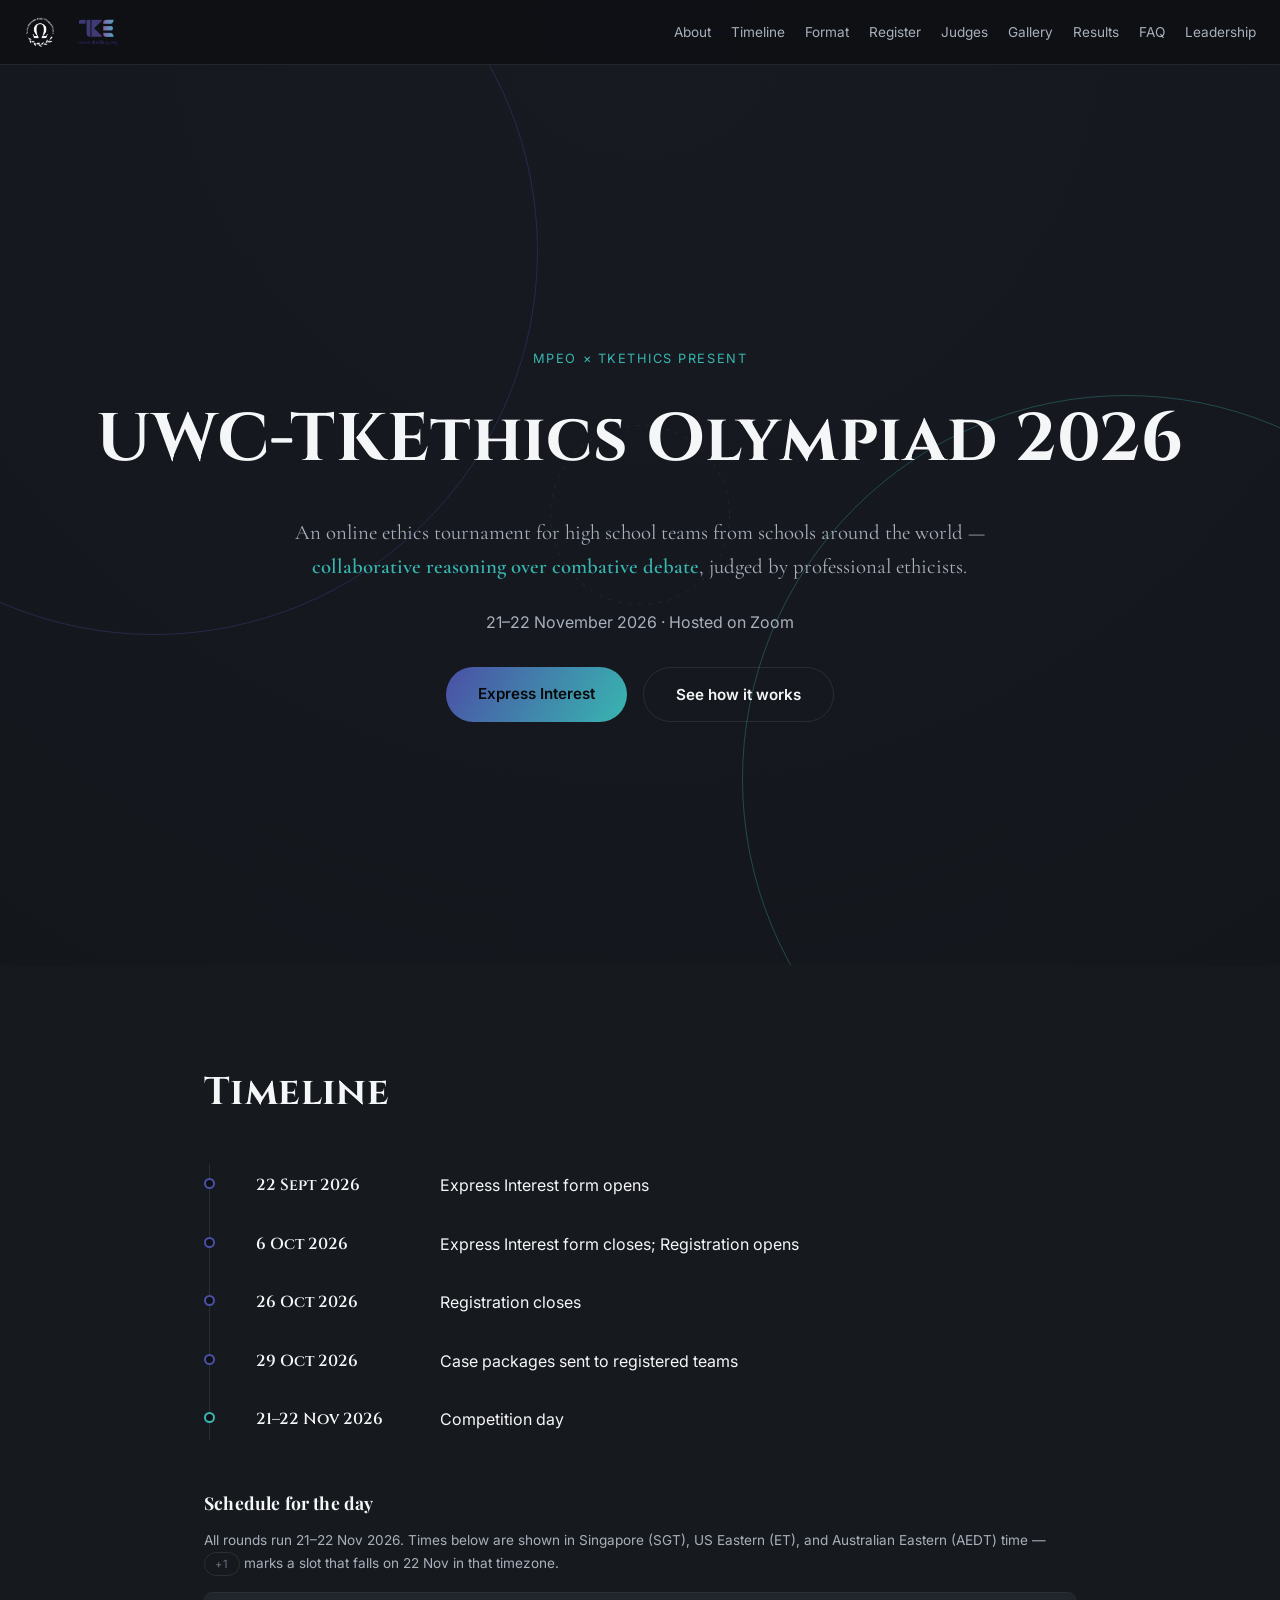
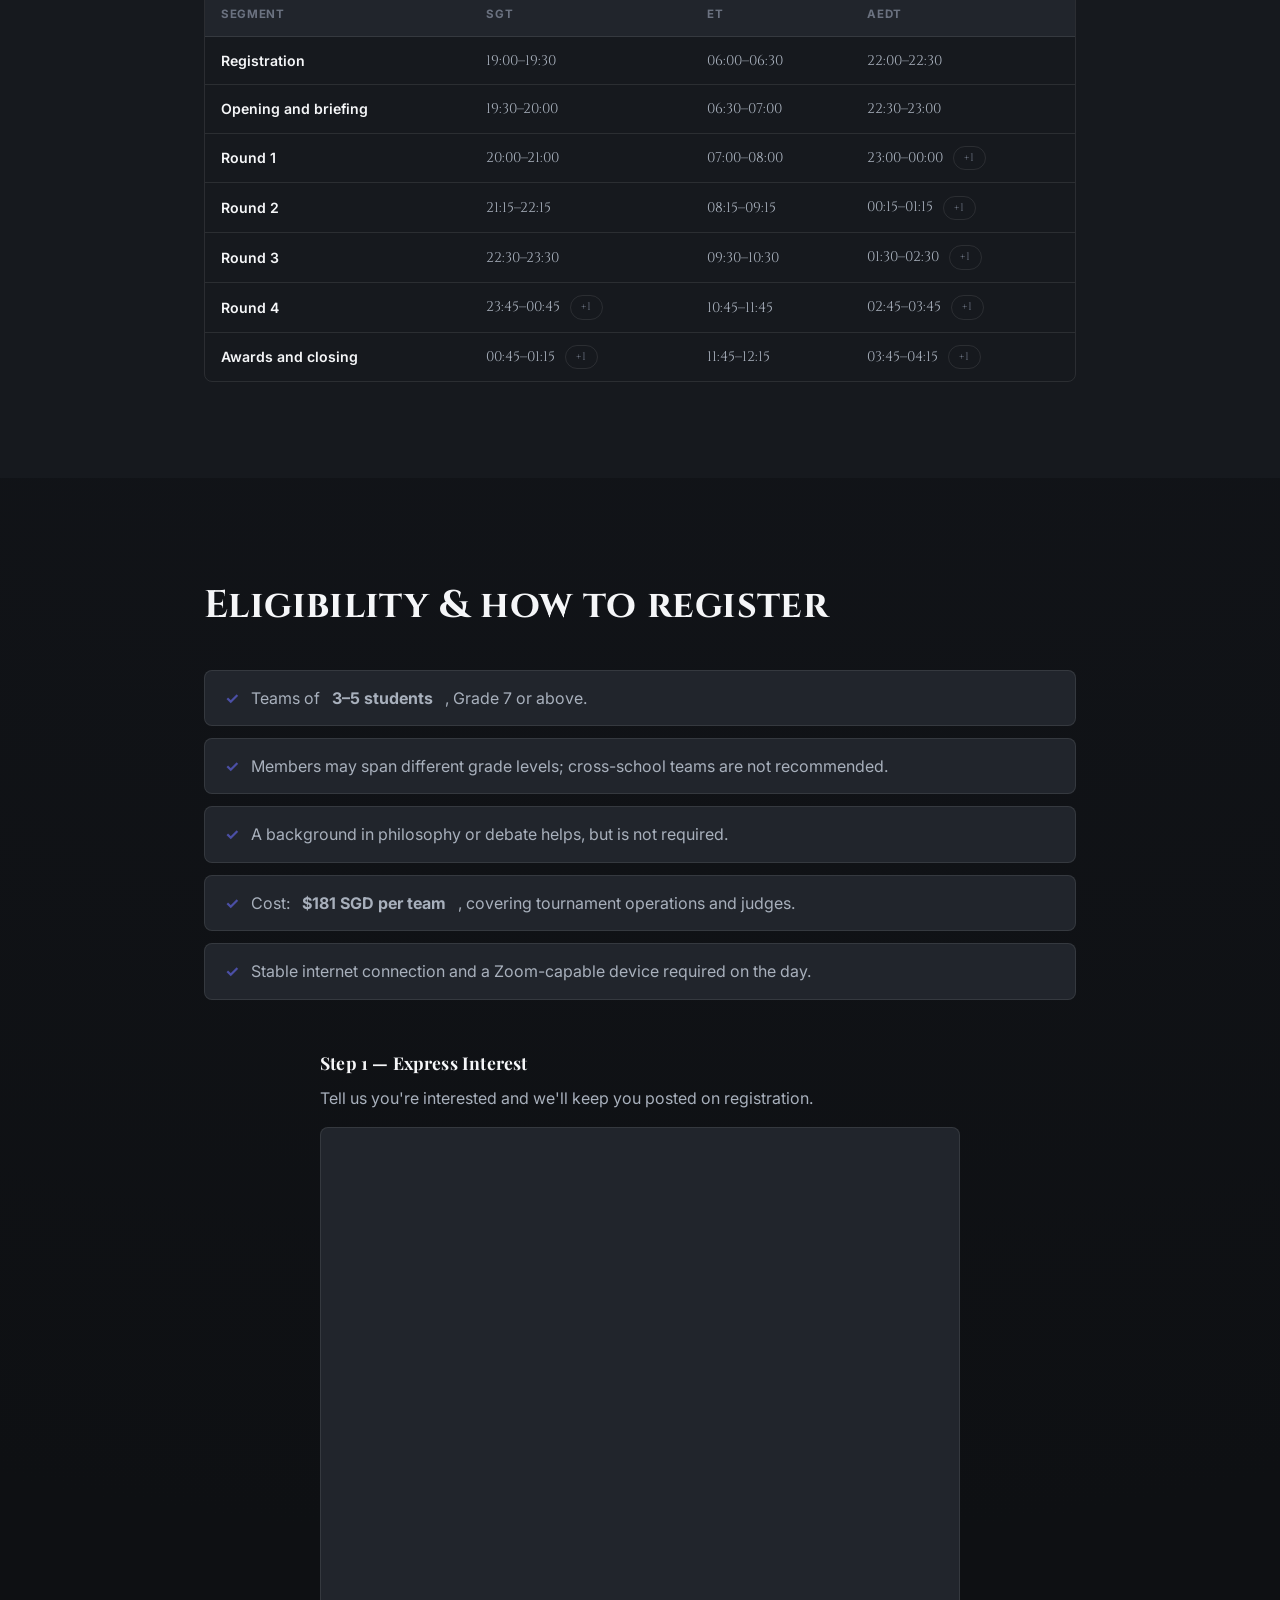
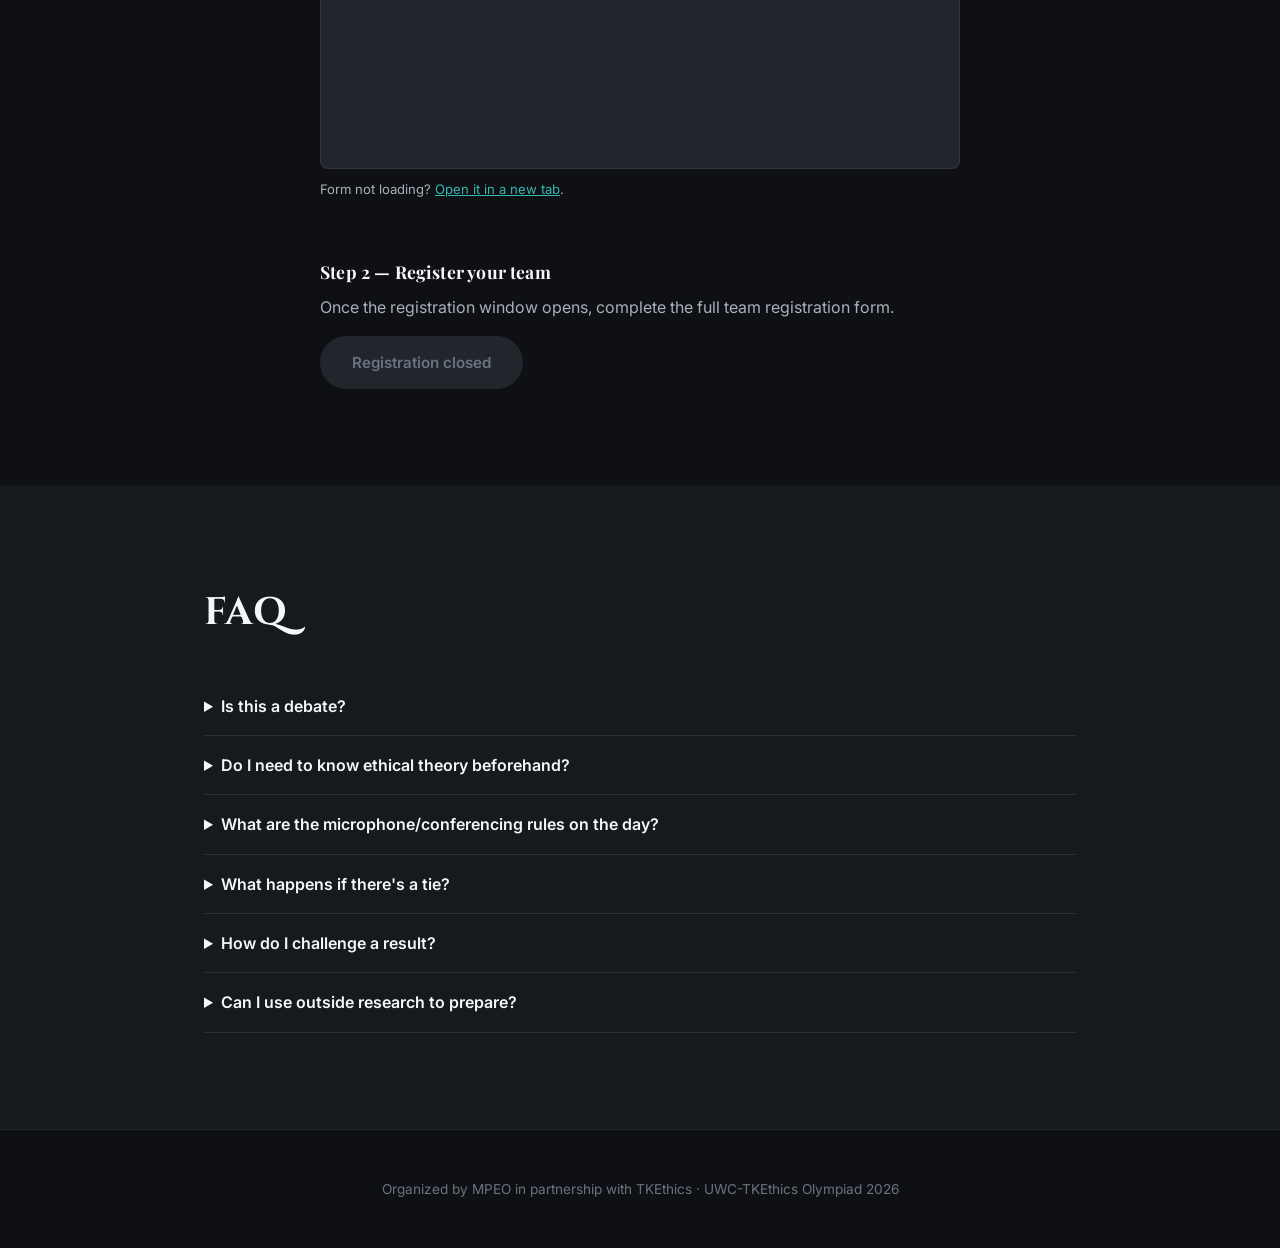
==== commit 6abeafab: "Fix hero circle cropping, embed Google Form for interest, split site into multiple pages - Hero circ" ====
--- a/index.html
+++ b/index.html
@@ -14,25 +14,27 @@
       <img src="assets/logos/tkethics-logo.png" alt="TKEthics logo">
     </div>
     <nav class="site-header__nav">
-      <a href="#about">About</a>
+      <a href="about.html">About</a>
       <a href="#timeline">Timeline</a>
-      <a href="#format">Format</a>
+      <a href="format.html">Format</a>
       <a href="#eligibility">Register</a>
-      <a href="#judges">Judges</a>
-      <a href="#gallery">Gallery</a>
-      <a href="#results">Results</a>
+      <a href="judges.html">Judges</a>
+      <a href="gallery.html">Gallery</a>
+      <a href="results.html">Results</a>
       <a href="#faq">FAQ</a>
-      <a href="#contact">Contact</a>
+      <a href="leadership.html">Leadership</a>
     </nav>
   </header>
 
   <main>
     <section id="hero" class="hero">
-      <svg class="hero__graphic" width="100%" height="100%" viewBox="0 0 1200 800" preserveAspectRatio="xMidYMid slice" aria-hidden="true" focusable="false">
-        <circle cx="140" cy="160" r="280" style="fill:none;stroke:var(--color-accent-a);stroke-width:1.5;opacity:0.32"/>
-        <circle cx="1060" cy="640" r="280" style="fill:none;stroke:var(--color-accent-b);stroke-width:1.5;opacity:0.32"/>
-        <circle cx="600" cy="400" r="90" style="fill:none;stroke:var(--color-text-secondary);stroke-width:1;opacity:0.2" stroke-dasharray="3 7"/>
-      </svg>
+      <div class="hero__graphic" aria-hidden="true">
+        <span class="hero__circle hero__circle--a"></span>
+        <span class="hero__circle hero__circle--b"></span>
+        <svg class="hero__circle hero__circle--c" width="180" height="180" viewBox="0 0 180 180" focusable="false">
+          <circle cx="90" cy="90" r="90" style="fill:none;stroke:var(--color-text-secondary);stroke-width:1;opacity:0.2" stroke-dasharray="3 7"/>
+        </svg>
+      </div>
       <div class="container hero__inner">
         <p class="hero__eyebrow">MPEO × TKEthics present</p>
         <h1 class="hero__title">UWC-TKEthics Olympiad 2026</h1>
@@ -46,38 +48,8 @@
         </p>
         <div class="hero__ctas">
           <a href="#eligibility" class="btn btn--primary">Express Interest</a>
-          <a href="#format" class="btn btn--ghost">See how it works</a>
+          <a href="format.html" class="btn btn--ghost">See how it works</a>
         </div>
-      </div>
-    </section>
-    <section id="about" class="about">
-      <div class="container about__grid">
-        <div>
-          <h2>What is the UWC-TKEthics Olympiad?</h2>
-          <p>
-            Forget everything you know about debate. The UWC-TKEthics Olympiad
-            brings high school students from schools around the world together
-            to wrestle with the ethical dilemmas that don't have clean answers —
-            and instead of fighting to win, teams are rewarded for
-            <span class="highlight">thinking clearly, listening well, and
-            changing their minds when the argument earns it</span>. Organized by
-            the Model Philosophy Ethics Olympiad (MPEO) leadership team, it's
-            not about who lands the sharpest rebuttal; it's about who reasons
-            with the most honesty.
-          </p>
-          <p>
-            Expect a room — well, a Zoom — full of sharp, curious students from
-            different countries and school systems going head-to-head with
-            ideas instead of insults, building the kind of critical thinking,
-            philosophical range, and cross-cultural fluency a normal debate
-            tournament never asks for.
-          </p>
-        </div>
-        <blockquote class="about__pullquote">
-          "Thinking clearly, listening well, and changing their minds when the
-          argument earns it."
-          <cite>What we actually score</cite>
-        </blockquote>
       </div>
     </section>
     <section id="timeline" class="timeline">
@@ -155,96 +127,6 @@
         </div>
       </div>
     </section>
-    <section id="format" class="format">
-      <div class="container container--narrow">
-        <h2>How the competition works</h2>
-
-        <div class="format__video-slot" aria-label="Format explainer video">
-          <iframe
-            src="https://www.youtube.com/embed/jXEkjrmyHf0"
-            title="How an Ethics Olympiad round works"
-            loading="lazy"
-            allow="accelerometer; autoplay; clipboard-write; encrypted-media; gyroscope; picture-in-picture; web-share"
-            allowfullscreen
-          ></iframe>
-        </div>
-
-        <h3>Anatomy of a round</h3>
-        <p>
-          Unlike a combative debate, an Ethics Olympiad round unfolds in
-          <span class="highlight">four civil, collaborative stages</span>:
-        </p>
-
-        <div class="format__steps">
-          <div class="format__step">
-            <span class="format__step-number">01</span>
-            <h4 class="format__step-title">Ethical Presentation <span class="format__step-time">5 min</span></h4>
-            <p>
-              Team A opens with a structured stance on an unannounced ethical
-              case — naming the moral tension at its core, identifying the
-              stakeholders involved, and applying a philosophical lens
-              (utilitarian, deontological, virtue-based) to make their case.
-            </p>
-          </div>
-          <div class="format__step">
-            <span class="format__step-number">02</span>
-            <h4 class="format__step-title">Collaborative Commentary <span class="format__step-time">2 min</span></h4>
-            <p>
-              The opposing team responds — not with a rebuttal, but with
-              constructive commentary: what's the blind spot, what's been
-              left out, where does the case deserve more nuance.
-            </p>
-          </div>
-          <div class="format__step">
-            <span class="format__step-number">03</span>
-            <h4 class="format__step-title">Response <span class="format__step-time">3 min</span></h4>
-            <p>
-              The presenting team addresses that commentary head-on —
-              sharpening, defending, or revising their position in real time.
-            </p>
-          </div>
-          <div class="format__step">
-            <span class="format__step-number">04</span>
-            <h4 class="format__step-title">Judges' Questions</h4>
-            <p>
-              Professional ethicists probe the case further, testing for
-              clarity, rigor, and intellectual honesty — this is where the
-              strongest teams actually stand out.
-            </p>
-          </div>
-        </div>
-
-        <p>
-          Teams then swap roles for a second case, and the process repeats
-          across <strong>four rounds</strong> in total.
-        </p>
-
-        <p class="format__callout">
-          <strong>This is not a debate.</strong> Teams can agree with each
-          other's position. You are not scored on winning an argument — you're
-          scored on how clearly, honestly, and thoughtfully you engage with the
-          ethical dimensions of the case.
-        </p>
-
-        <h3>Preparing for a round</h3>
-        <p>
-          You do <strong>not</strong> need a philosophy background to compete.
-          Case packages are sent five weeks before the event, and the resources
-          below cover the ethical frameworks, judging rubric, and case archive
-          you'll want to work through beforehand:
-        </p>
-        <ul class="format__theories">
-          <li>
-            <a href="https://drive.google.com/drive/folders/1nS4wFvGmo-B0adYJfRLkstplzWHfmPI3" target="_blank" rel="noopener"><strong>Prep resource folder</strong></a>
-            — case archives, primers, and practice materials for registered teams.
-          </li>
-          <li>
-            <a href="https://www.modusponensinstitute.com/resources" target="_blank" rel="noopener"><strong>Modus Ponens Institute resources</strong></a>
-            — the judging rubric, ethical framework guides, and coaching materials from our judging partner.
-          </li>
-        </ul>
-      </div>
-    </section>
     <section id="eligibility" class="eligibility">
       <div class="container container--narrow">
         <h2>Eligibility &amp; how to register</h2>
@@ -262,39 +144,17 @@
             <h3>Step 1 — Express Interest</h3>
             <p>Tell us you're interested and we'll keep you posted on registration.</p>
 
-            <form id="interest-form" class="interest-form" novalidate>
-              <div class="interest-form__row">
-                <label for="if-name">Name</label>
-                <input id="if-name" name="name" type="text" autocomplete="name" required>
-                <p class="interest-form__error" data-error-for="name"></p>
-              </div>
-              <div class="interest-form__row">
-                <label for="if-email">Email</label>
-                <input id="if-email" name="email" type="email" autocomplete="email" required>
-                <p class="interest-form__error" data-error-for="email"></p>
-              </div>
-              <div class="interest-form__row">
-                <label for="if-school">School</label>
-                <input id="if-school" name="school" type="text" required>
-                <p class="interest-form__error" data-error-for="school"></p>
-              </div>
-              <div class="interest-form__row">
-                <label for="if-role">I am a</label>
-                <select id="if-role" name="role" required>
-                  <option value="">Select one…</option>
-                  <option value="student">Student</option>
-                  <option value="coach">Coach / supervising teacher</option>
-                </select>
-                <p class="interest-form__error" data-error-for="role"></p>
-              </div>
-              <div class="interest-form__honeypot" aria-hidden="true">
-                <label for="if-website">Website</label>
-                <input id="if-website" name="website" type="text" tabindex="-1" autocomplete="off">
-              </div>
-
-              <button type="submit" class="btn btn--primary" id="interest-submit">Express Interest</button>
-              <p class="interest-form__status" id="interest-status" role="status"></p>
-            </form>
+            <div class="funnel-step__embed">
+              <iframe
+                src="https://docs.google.com/forms/d/e/1FAIpQLSfIuhAGagc5DFZFMFiSPO38pOxw3OBlxvKFIQh_dhRvgZmaxA/viewform?embedded=true"
+                title="Express Interest form"
+                loading="lazy"
+              >Loading…</iframe>
+            </div>
+            <p class="funnel-step__fallback">
+              Form not loading?
+              <a href="https://docs.google.com/forms/d/e/1FAIpQLSfIuhAGagc5DFZFMFiSPO38pOxw3OBlxvKFIQh_dhRvgZmaxA/viewform" target="_blank" rel="noopener">Open it in a new tab</a>.
+            </p>
           </div>
 
           <div class="funnel-step">
@@ -305,81 +165,6 @@
         </div>
       </div>
     </section>
-    <section id="judges" class="judges">
-      <div class="container judges__top">
-        <div class="judges__intro">
-          <h2>Judges &amp; the TKEthics partnership</h2>
-          <p>
-            Matches are judged by professional ethicists and experienced debate
-            coaches sourced through our partnership with
-            <a href="https://www.tkethics.org/" target="_blank" rel="noopener">TKEthics</a>
-            and the
-            <a href="https://www.modusponensinstitute.com/about-us" target="_blank" rel="noopener">Modus Ponens Institute</a>,
-            following the
-            <a href="https://www.modusponensinstitute.com/judging-criteria" target="_blank" rel="noopener">official Ethics Olympiad scoring criteria</a>.
-          </p>
-        </div>
-        <div class="judges__criteria">
-          <h3>How each case is scored</h3>
-          <ul>
-            <li><span>Initial presentation</span><strong>15</strong></li>
-            <li><span>Response to commentary</span><strong>15</strong></li>
-            <li><span>Response to judges' questions</span><strong>15</strong></li>
-            <li><span>Commentary on the other team's case</span><strong>10</strong></li>
-            <li><span>Respectful dialogue, not combative debate</span><strong>5</strong></li>
-          </ul>
-          <p class="judges__criteria-total">
-            60 points per case, per team. Read the
-            <a href="https://www.modusponensinstitute.com/judging-criteria" target="_blank" rel="noopener">full rubric</a>
-            or browse
-            <a href="https://www.modusponensinstitute.com/resources" target="_blank" rel="noopener">prep resources</a>.
-          </p>
-        </div>
-      </div>
-      <div class="container judges__bios-row">
-        <div class="judges__bio">
-          <h3>Archie Stapleton</h3>
-          <span class="judges__bio-role">Co-founder, Modus Ponens Institute</span>
-          <p>
-            Recently completed a Master's in Theological Studies at Harvard
-            University, focusing on Indian Philosophy and Sanskrit. Has coached
-            debate for over 7 years, taking students to break rounds at
-            Stanford, Harvard, Yale, and Georgetown; previously taught Western
-            Philosophy and Debate in Himachal Pradesh, India.
-          </p>
-        </div>
-        <div class="judges__bio">
-          <h3>Zach Bloom</h3>
-          <span class="judges__bio-role">Philosophy &amp; debate coach</span>
-          <p>
-            Holds a Master's in Philosophy from UBC, awarded the Canada
-            Graduate Scholarship for research in mathematical ontology.
-            Specializes in formal logic and metaphysics with an extensive
-            background in ethics and political philosophy; has professionally
-            coached debate for over 5 years, earning wins for students across
-            North America and China.
-          </p>
-        </div>
-      </div>
-      <div class="container container--narrow">
-        <p class="judges__bio-note">
-          Additional judges are drawn from the same TKEthics and Modus Ponens
-          Institute pool, at a comparable level of experience.
-        </p>
-      </div>
-    </section>
-    <section id="gallery" class="gallery">
-      <div class="container">
-        <h2>Gallery</h2>
-        <div id="gallery-root"></div>
-      </div>
-    </section>
-    <section id="results" class="results">
-      <div class="container container--narrow">
-        <h2>Results &amp; Winners</h2>
-        <div id="results-root"></div>
-      </div>
-    </section>
     <section id="faq" class="faq">
       <div class="container container--narrow">
         <h2>FAQ</h2>
@@ -391,7 +176,7 @@
 
         <details class="faq__item">
           <summary>Do I need to know ethical theory beforehand?</summary>
-          <p>No prior experience is required. Read the case package carefully, think through the arguments, and you're ready — see the "How the competition works" section above for a primer.</p>
+          <p>No prior experience is required. Read the case package carefully, think through the arguments, and you're ready — see the <a href="format.html">How the competition works</a> page for a primer.</p>
         </details>
 
         <details class="faq__item">
@@ -413,20 +198,6 @@
           <summary>Can I use outside research to prepare?</summary>
           <p>Yes — but simply presenting facts won't score well on its own. You need valid, persuasive arguments backed by facts, and if you cite a specific fact not in the case itself, name your source (e.g. "according to a 2011 article in National Geographic…").</p>
         </details>
-      </div>
-    </section>
-    <section id="contact" class="contact">
-      <div class="container container--narrow">
-        <h2>Contact &amp; leadership</h2>
-        <p>The UWC-TKEthics Olympiad 2026 is organized by the MPEO leadership team. Questions? Reach out to any of us:</p>
-        <ul class="contact__list">
-          <li><strong>Nancy Zhu</strong> — <a href="mailto:zhu138248@gapps.uwcsea.edu.sg">zhu138248@gapps.uwcsea.edu.sg</a></li>
-          <li><strong>Noelle Gao</strong> — <a href="mailto:gao131446@gapps.uwcsea.edu.sg">gao131446@gapps.uwcsea.edu.sg</a></li>
-          <li><strong>Sophie Laya</strong> — <a href="mailto:laya47962@gapps.uwcsea.edu.sg">laya47962@gapps.uwcsea.edu.sg</a></li>
-          <li><strong>Noah Austin</strong> — <a href="mailto:austi118767@gapps.uwcsea.edu.sg">austi118767@gapps.uwcsea.edu.sg</a></li>
-          <li><strong>Adela Gao</strong> — <a href="mailto:gao127710@gapps.uwcsea.edu.sg">gao127710@gapps.uwcsea.edu.sg</a></li>
-          <li><strong>Loka Qiu</strong> — <a href="mailto:qiu130234@gapps.uwcsea.edu.sg">qiu130234@gapps.uwcsea.edu.sg</a></li>
-        </ul>
       </div>
     </section>
   </main>
--- a/style.css
+++ b/style.css
@@ -121,6 +121,7 @@
 .site-header__nav { display: flex; gap: 20px; flex-wrap: wrap; }
 .site-header__nav a { font-size: 0.85rem; color: var(--color-text-secondary); }
 .site-header__nav a:hover { color: var(--color-text-primary); }
+.site-header__nav a[aria-current="page"] { color: var(--color-accent-b); }
 
 /* --- Footer --- */
 .site-footer {
@@ -145,17 +146,57 @@
 }
 
 /* --- Hero --- */
-.hero { position: relative; isolation: isolate; padding-top: 140px; padding-bottom: 120px; text-align: center; overflow: hidden; }
+.hero {
+  position: relative;
+  isolation: isolate;
+  min-height: 100svh;
+  display: flex;
+  align-items: center;
+  padding-top: 100px;
+  padding-bottom: 60px;
+  text-align: center;
+  overflow: hidden;
+}
 @media (max-width: 640px) {
   .hero { padding-top: 96px; padding-bottom: 72px; }
 }
 .hero__graphic {
   position: absolute;
   inset: 0;
-  width: 100%;
-  height: 100%;
+  overflow: hidden;
   z-index: 0;
   pointer-events: none;
+}
+.hero__circle {
+  position: absolute;
+  border-radius: 50%;
+}
+.hero__circle--a,
+.hero__circle--b {
+  width: clamp(480px, 60vw, 1100px);
+  aspect-ratio: 1 / 1;
+  border: 1.5px solid;
+}
+.hero__circle--a {
+  top: -22%;
+  left: -18%;
+  border-color: var(--color-accent-a);
+  opacity: 0.32;
+}
+.hero__circle--b {
+  bottom: -22%;
+  right: -18%;
+  border-color: var(--color-accent-b);
+  opacity: 0.32;
+}
+.hero__circle--c {
+  top: 50%;
+  left: 50%;
+  transform: translate(-50%, -50%);
+}
+@media (max-width: 640px) {
+  .hero__circle--a,
+  .hero__circle--b { width: clamp(280px, 85vw, 420px); }
 }
 .hero__inner { position: relative; z-index: 1; }
 .hero__eyebrow {
@@ -466,24 +507,32 @@
   font-weight: 700;
 }
 
-.eligibility__funnel { display: grid; gap: 40px; grid-template-columns: 1fr 1fr; }
-@media (max-width: 720px) { .eligibility__funnel { grid-template-columns: 1fr; } }
+.eligibility__funnel { display: grid; gap: 40px; grid-template-columns: 1fr; max-width: 640px; margin: 0 auto; }
 .funnel-step h3 { font-size: 1.1rem; margin-bottom: 8px; }
 .funnel-step p { color: var(--color-text-secondary); margin-bottom: 16px; }
 
-.interest-form__row { display: grid; gap: 6px; margin-bottom: 16px; }
-.interest-form__row label { font-size: 0.85rem; color: var(--color-text-secondary); }
-.interest-form__row input, .interest-form__row select {
-  background: var(--color-bg-card);
-  border: 1px solid var(--color-border-subtle);
-  border-radius: var(--radius-sm);
-  padding: 10px 12px;
-  color: var(--color-text-primary);
-  font-family: var(--font-body);
-}
-.interest-form__error { color: #E5786B; font-size: 0.8rem; min-height: 1em; }
-.interest-form__honeypot { position: absolute; left: -9999px; }
-.interest-form__status { margin-top: 12px; color: var(--color-text-secondary); font-size: 0.9rem; }
+.funnel-step__embed {
+  background: var(--color-bg-card);
+  border: 1px solid var(--color-border-subtle);
+  border-radius: var(--radius-md);
+  overflow: hidden;
+}
+.funnel-step__embed iframe {
+  display: block;
+  width: 100%;
+  height: 640px;
+  border: 0;
+  color-scheme: light;
+}
+.funnel-step__fallback {
+  margin-top: 10px;
+  font-size: 0.82rem;
+  color: var(--color-text-muted);
+}
+.funnel-step__fallback a { color: var(--color-accent-b); text-decoration: underline; }
+@media (max-width: 520px) {
+  .funnel-step__embed iframe { height: 800px; }
+}
 
 .timeline__list {
   list-style: none;
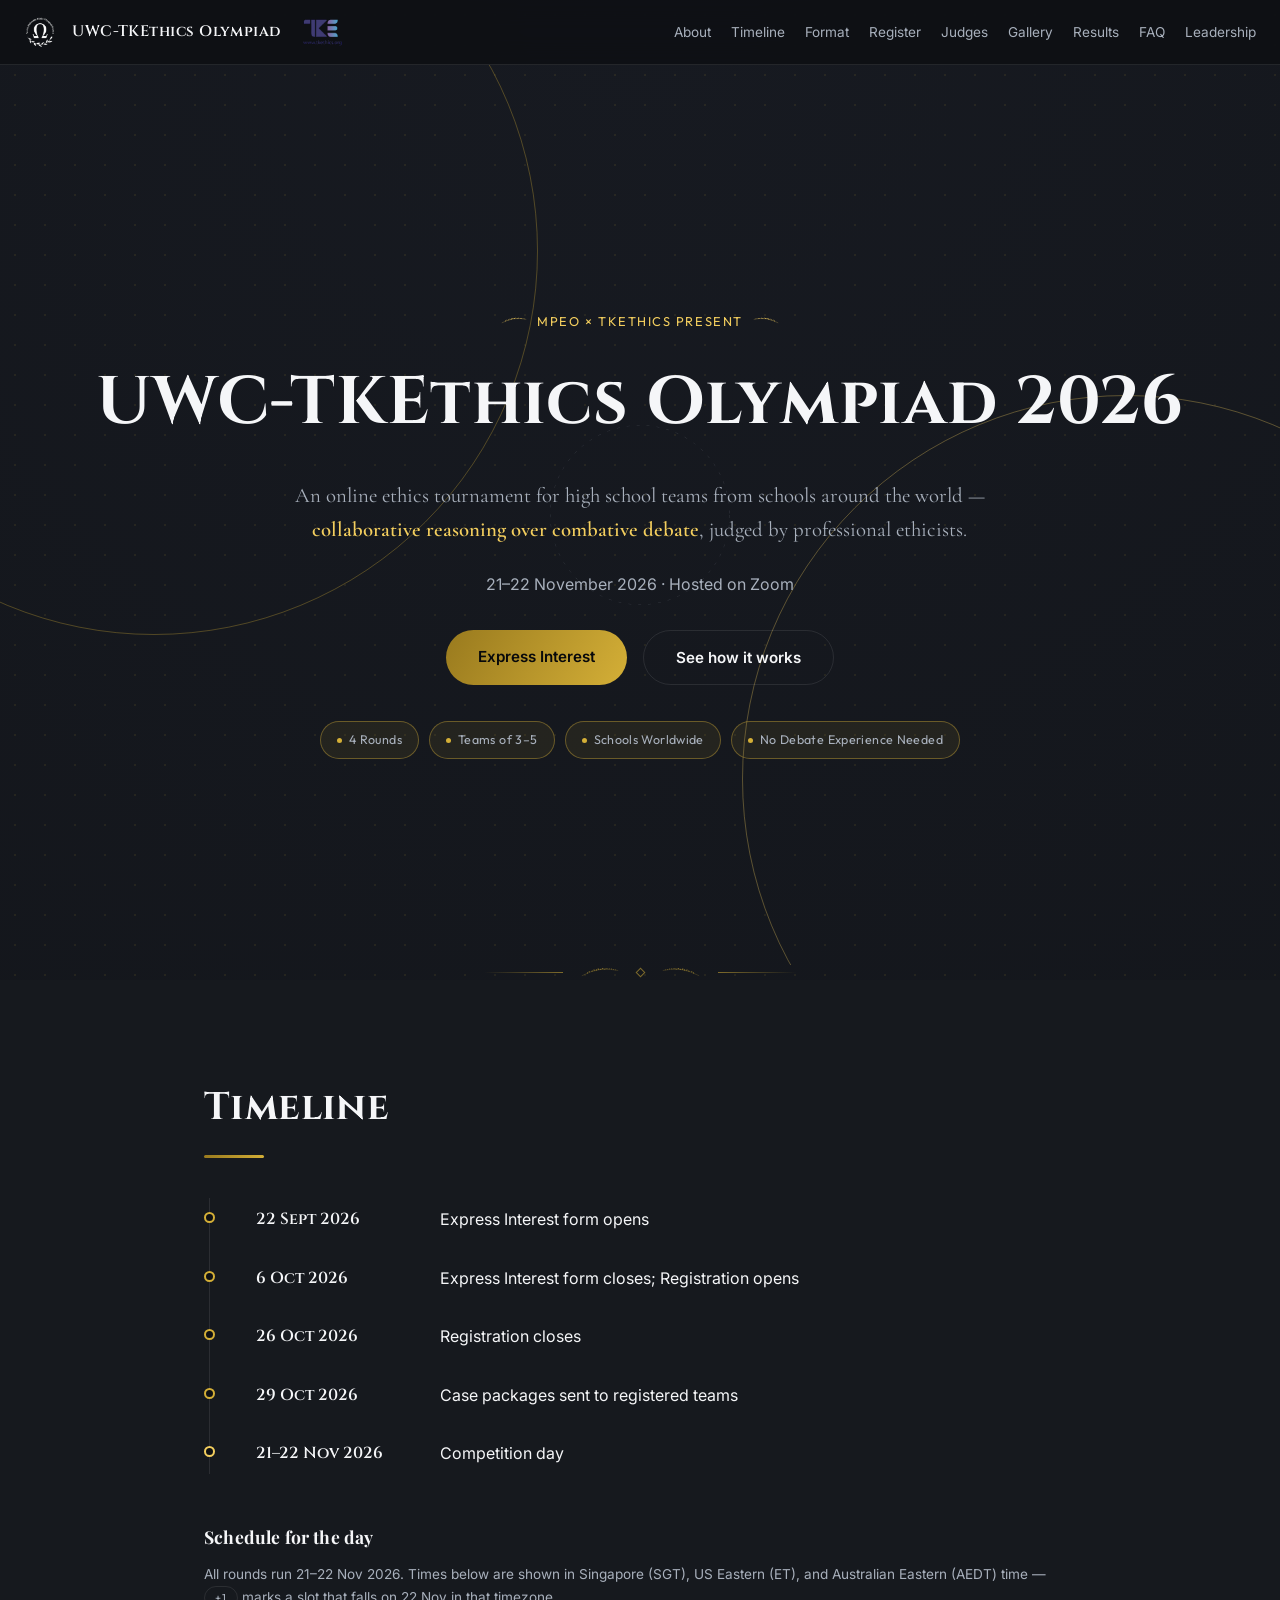
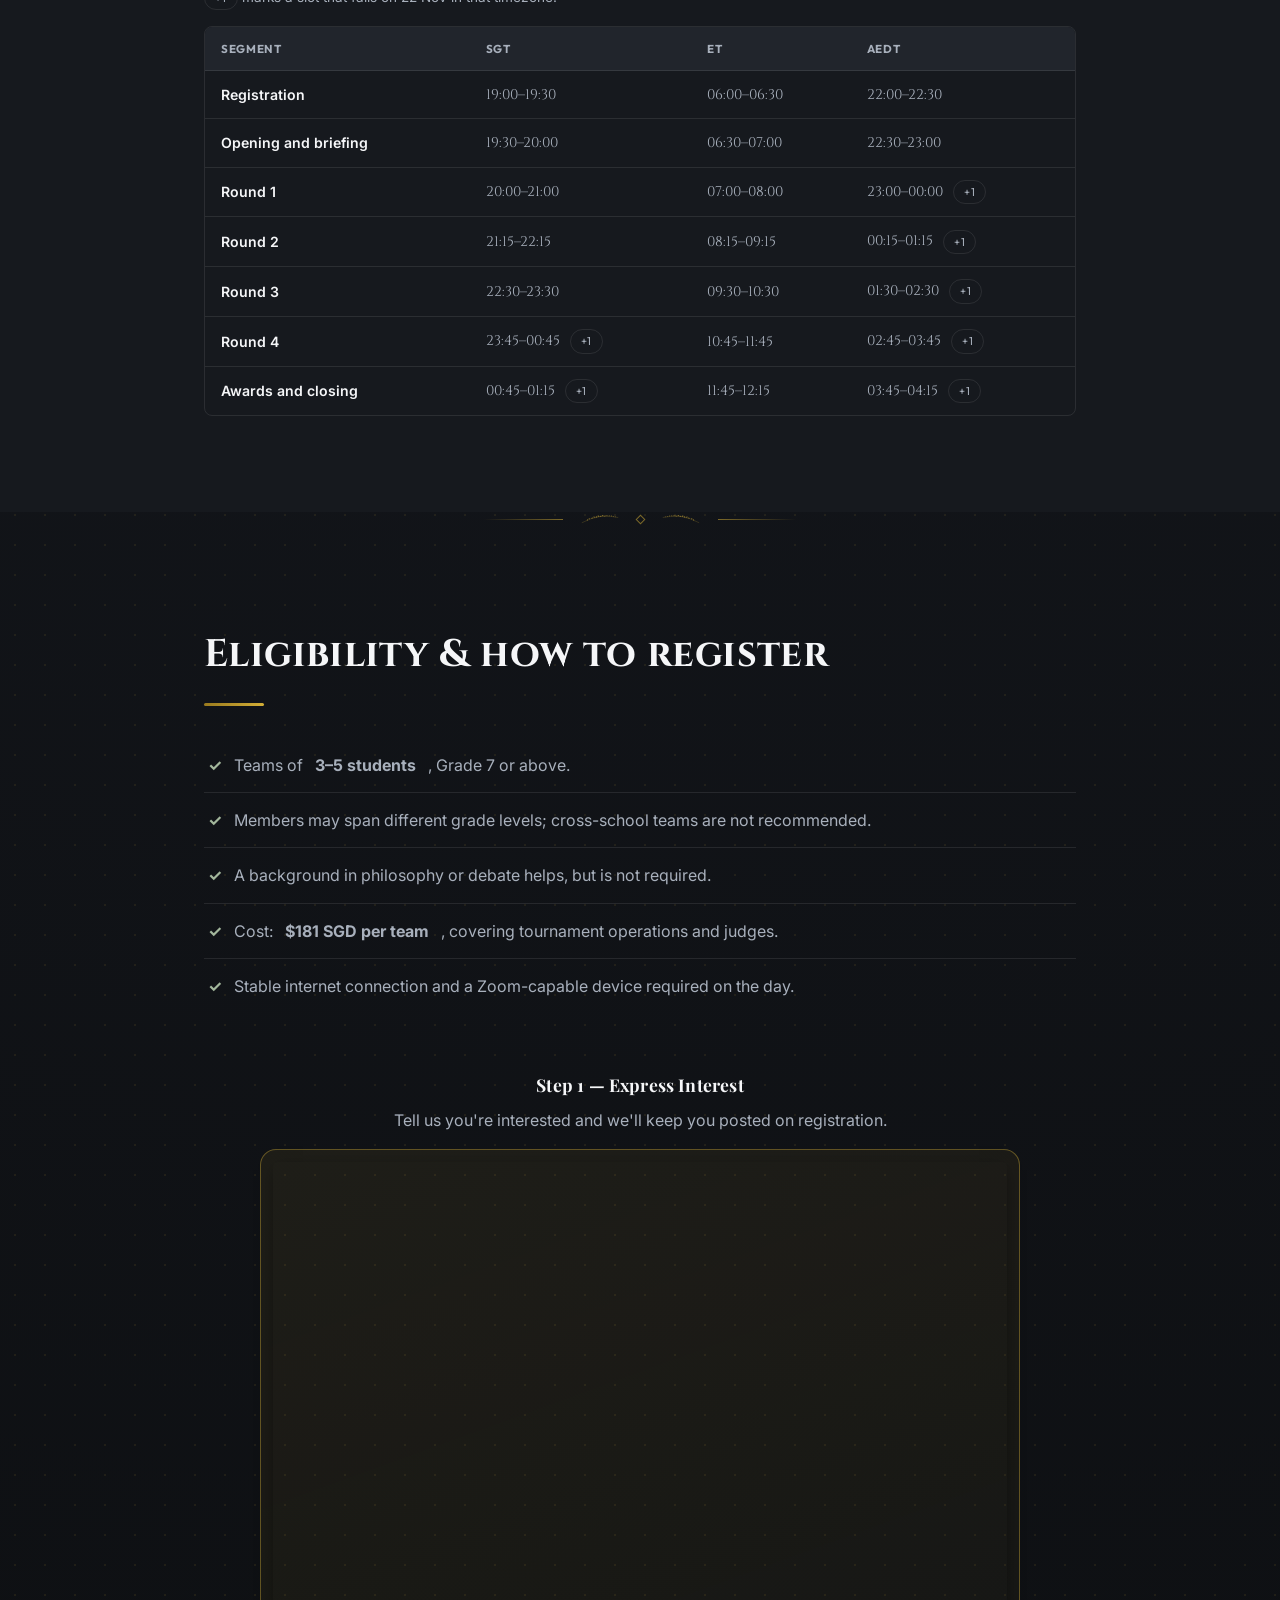
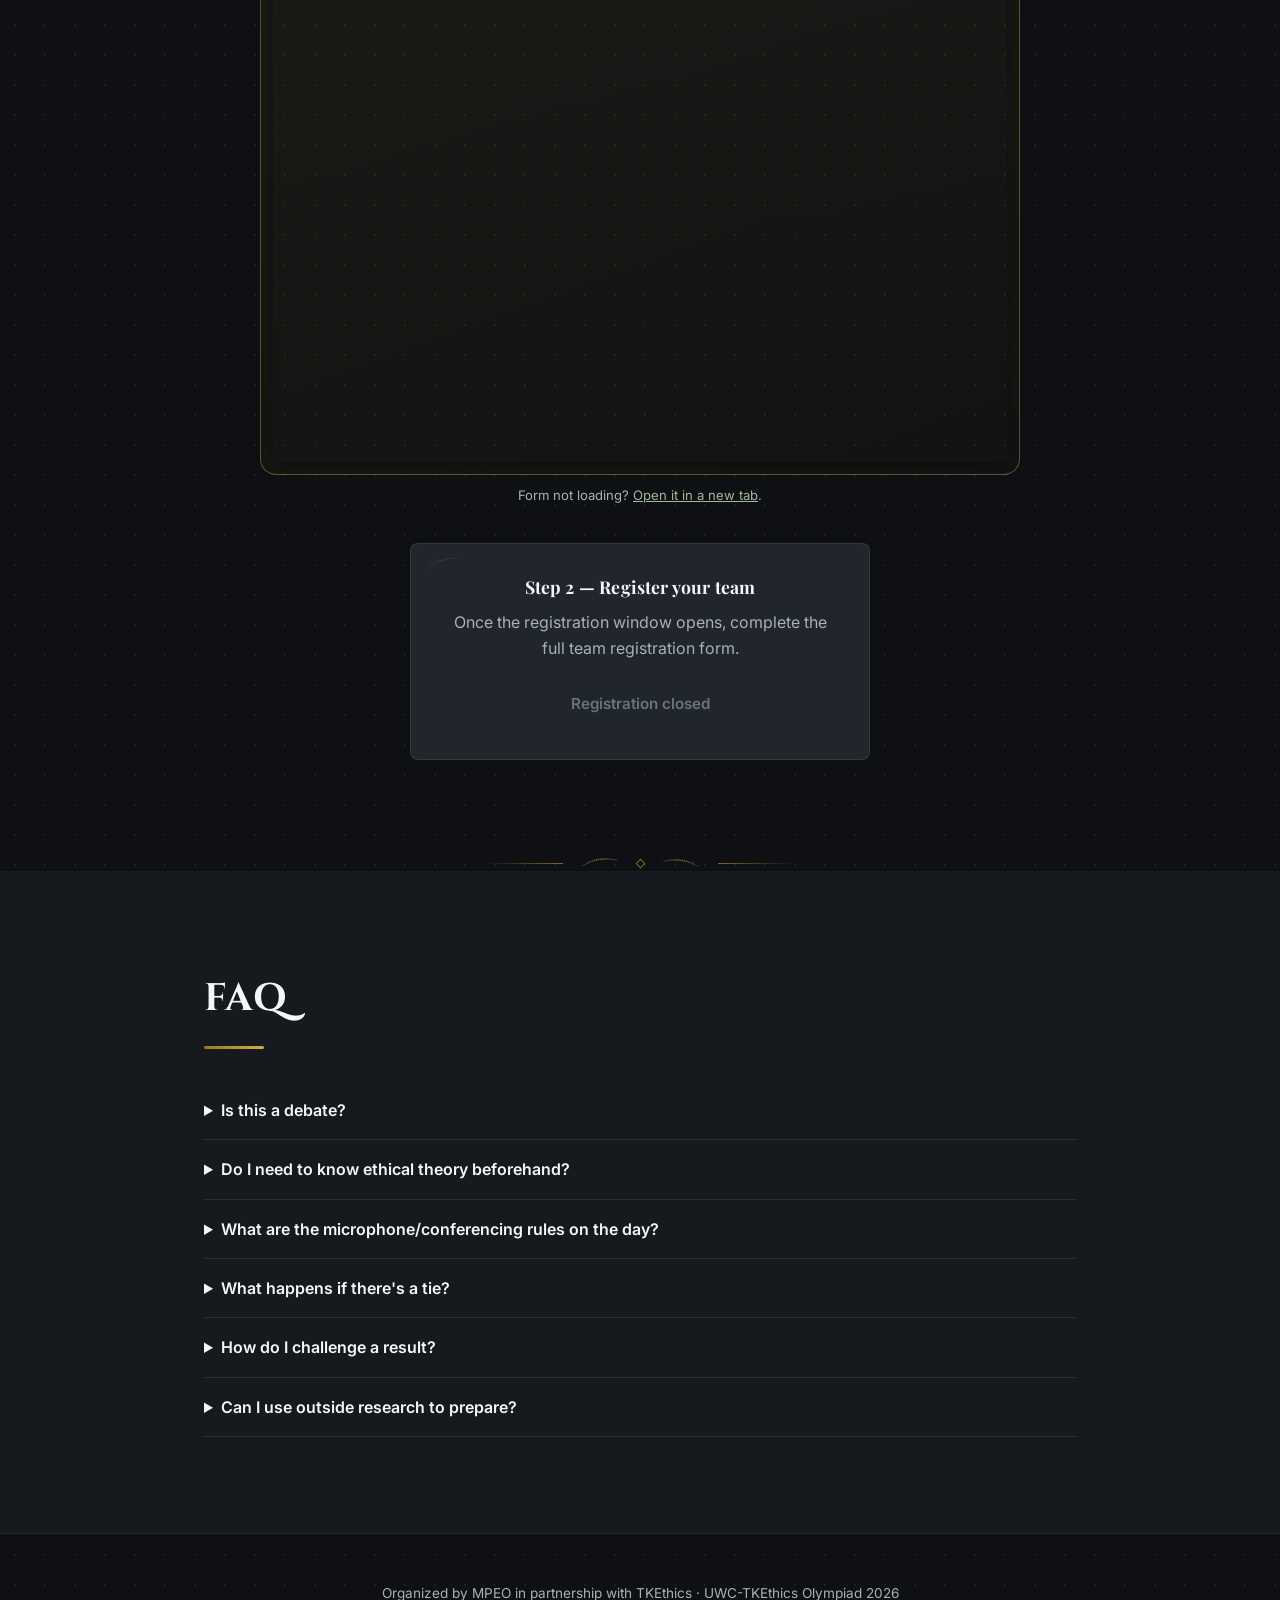
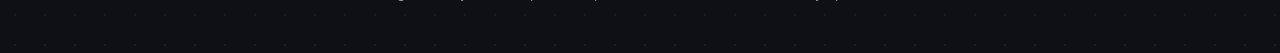
==== commit 75162e41: "Add registration countdown, leadership photos, and site-wide visual polish - Registration CTA now sh" ====
--- a/index.html
+++ b/index.html
@@ -5,12 +5,14 @@
   <meta name="viewport" content="width=device-width, initial-scale=1.0">
   <title>UWC-TKEthics Olympiad 2026</title>
   <meta name="description" content="An online ethics tournament for high school teams from schools around the world, hosted by MPEO in partnership with TKEthics.">
+  <link rel="icon" href="assets/logos/mpeo-omega-crest.svg" type="image/svg+xml">
   <link rel="stylesheet" href="style.css">
 </head>
 <body>
   <header class="site-header">
     <div class="site-header__logos">
       <img src="assets/logos/mpeo-omega-crest-transparent.png" alt="Model Philosophy Ethics Olympiad crest">
+      <a href="index.html" class="site-header__wordmark">UWC-TKEthics Olympiad</a>
       <img src="assets/logos/tkethics-logo.png" alt="TKEthics logo">
     </div>
     <nav class="site-header__nav">
@@ -36,7 +38,11 @@
         </svg>
       </div>
       <div class="container hero__inner">
-        <p class="hero__eyebrow">MPEO × TKEthics present</p>
+        <p class="hero__eyebrow">
+          <span class="hero__eyebrow-sprig" aria-hidden="true"></span>
+          MPEO × TKEthics present
+          <span class="hero__eyebrow-sprig hero__eyebrow-sprig--right" aria-hidden="true"></span>
+        </p>
         <h1 class="hero__title">UWC-TKEthics Olympiad 2026</h1>
         <p class="hero__subtitle">
           An online ethics tournament for high school teams from schools
@@ -50,17 +56,30 @@
           <a href="#eligibility" class="btn btn--primary">Express Interest</a>
           <a href="format.html" class="btn btn--ghost">See how it works</a>
         </div>
-      </div>
-    </section>
+        <ul class="hero__stats">
+          <li>4 Rounds</li>
+          <li>Teams of 3–5</li>
+          <li>Schools Worldwide</li>
+          <li>No Debate Experience Needed</li>
+        </ul>
+      </div>
+    </section>
+    <div class="ornament-divider" aria-hidden="true">
+      <span class="ornament-divider__line"></span>
+      <span class="ornament-divider__sprig"></span>
+      <span class="ornament-divider__mark"></span>
+      <span class="ornament-divider__sprig ornament-divider__sprig--right"></span>
+      <span class="ornament-divider__line ornament-divider__line--flip"></span>
+    </div>
     <section id="timeline" class="timeline">
       <div class="container container--narrow">
         <h2>Timeline</h2>
         <ul class="timeline__list">
-          <li><span class="timeline__date">22 Sept 2026</span><span>Express Interest form opens</span></li>
-          <li><span class="timeline__date">6 Oct 2026</span><span>Express Interest form closes; Registration opens</span></li>
-          <li><span class="timeline__date">26 Oct 2026</span><span>Registration closes</span></li>
-          <li><span class="timeline__date">29 Oct 2026</span><span>Case packages sent to registered teams</span></li>
-          <li><span class="timeline__date">21–22 Nov 2026</span><span>Competition day</span></li>
+          <li data-reveal><span class="timeline__date">22 Sept 2026</span><span>Express Interest form opens</span></li>
+          <li data-reveal><span class="timeline__date">6 Oct 2026</span><span>Express Interest form closes; Registration opens</span></li>
+          <li data-reveal><span class="timeline__date">26 Oct 2026</span><span>Registration closes</span></li>
+          <li data-reveal><span class="timeline__date">29 Oct 2026</span><span>Case packages sent to registered teams</span></li>
+          <li data-reveal><span class="timeline__date">21–22 Nov 2026</span><span>Competition day</span></li>
         </ul>
 
         <h3>Schedule for the day</h3>
@@ -127,44 +146,79 @@
         </div>
       </div>
     </section>
+    <div class="ornament-divider" aria-hidden="true">
+      <span class="ornament-divider__line"></span>
+      <span class="ornament-divider__sprig"></span>
+      <span class="ornament-divider__mark"></span>
+      <span class="ornament-divider__sprig ornament-divider__sprig--right"></span>
+      <span class="ornament-divider__line ornament-divider__line--flip"></span>
+    </div>
     <section id="eligibility" class="eligibility">
       <div class="container container--narrow">
         <h2>Eligibility &amp; how to register</h2>
 
         <ul class="eligibility__list">
-          <li>Teams of <strong>3–5 students</strong>, Grade 7 or above.</li>
-          <li>Members may span different grade levels; cross-school teams are not recommended.</li>
-          <li>A background in philosophy or debate helps, but is not required.</li>
-          <li>Cost: <strong>$181 SGD per team</strong>, covering tournament operations and judges.</li>
-          <li>Stable internet connection and a Zoom-capable device required on the day.</li>
+          <li data-reveal>Teams of <strong>3–5 students</strong>, Grade 7 or above.</li>
+          <li data-reveal>Members may span different grade levels; cross-school teams are not recommended.</li>
+          <li data-reveal>A background in philosophy or debate helps, but is not required.</li>
+          <li data-reveal>Cost: <strong>$181 SGD per team</strong>, covering tournament operations and judges.</li>
+          <li data-reveal>Stable internet connection and a Zoom-capable device required on the day.</li>
         </ul>
 
-        <div class="eligibility__funnel">
-          <div class="funnel-step">
-            <h3>Step 1 — Express Interest</h3>
-            <p>Tell us you're interested and we'll keep you posted on registration.</p>
-
-            <div class="funnel-step__embed">
-              <iframe
-                src="https://docs.google.com/forms/d/e/1FAIpQLSfIuhAGagc5DFZFMFiSPO38pOxw3OBlxvKFIQh_dhRvgZmaxA/viewform?embedded=true"
-                title="Express Interest form"
-                loading="lazy"
-              >Loading…</iframe>
-            </div>
-            <p class="funnel-step__fallback">
-              Form not loading?
-              <a href="https://docs.google.com/forms/d/e/1FAIpQLSfIuhAGagc5DFZFMFiSPO38pOxw3OBlxvKFIQh_dhRvgZmaxA/viewform" target="_blank" rel="noopener">Open it in a new tab</a>.
-            </p>
+      </div>
+
+      <div class="container">
+        <div class="funnel-step funnel-step--wide">
+          <h3>Step 1 — Express Interest</h3>
+          <p>Tell us you're interested and we'll keep you posted on registration.</p>
+
+          <div class="funnel-step__embed funnel-step__embed--wide">
+            <iframe
+              src="https://docs.google.com/forms/d/e/1FAIpQLSfIuhAGagc5DFZFMFiSPO38pOxw3OBlxvKFIQh_dhRvgZmaxA/viewform?embedded=true"
+              title="Express Interest form"
+              loading="lazy"
+            >Loading…</iframe>
           </div>
-
-          <div class="funnel-step">
+          <p class="funnel-step__fallback">
+            Form not loading?
+            <a href="https://docs.google.com/forms/d/e/1FAIpQLSfIuhAGagc5DFZFMFiSPO38pOxw3OBlxvKFIQh_dhRvgZmaxA/viewform" target="_blank" rel="noopener">Open it in a new tab</a>.
+          </p>
+
+          <div class="funnel-step__register">
             <h3>Step 2 — Register your team</h3>
             <p>Once the registration window opens, complete the full team registration form.</p>
+
+            <dl id="registration-countdown" class="countdown" hidden>
+              <div class="countdown__unit">
+                <dt>Days</dt>
+                <dd data-countdown="days">0</dd>
+              </div>
+              <div class="countdown__unit">
+                <dt>Hours</dt>
+                <dd data-countdown="hours">0</dd>
+              </div>
+              <div class="countdown__unit">
+                <dt>Minutes</dt>
+                <dd data-countdown="minutes">0</dd>
+              </div>
+              <div class="countdown__unit">
+                <dt>Seconds</dt>
+                <dd data-countdown="seconds">0</dd>
+              </div>
+            </dl>
+
             <a id="registration-cta" href="#" class="btn btn--primary">Register</a>
           </div>
         </div>
       </div>
     </section>
+    <div class="ornament-divider" aria-hidden="true">
+      <span class="ornament-divider__line"></span>
+      <span class="ornament-divider__sprig"></span>
+      <span class="ornament-divider__mark"></span>
+      <span class="ornament-divider__sprig ornament-divider__sprig--right"></span>
+      <span class="ornament-divider__line ornament-divider__line--flip"></span>
+    </div>
     <section id="faq" class="faq">
       <div class="container container--narrow">
         <h2>FAQ</h2>
--- a/style.css
+++ b/style.css
@@ -1,10 +1,10 @@
 /* ==========================================================================
    UWC-TKETHICS OLYMPIAD 2026 — DESIGN SYSTEM
-   Related to MPEO's dark-academia system, distinct accent (indigo/teal,
-   echoing the TKEthics mark) for this event specifically.
+   Aligned to MPEO's dark-academia gold system for visual consistency
+   across both Ethics Olympiad events.
    ========================================================================== */
 
-@import url('https://fonts.googleapis.com/css2?family=Cinzel:wght@500;600;700;800;900&family=Cormorant+Garamond:ital,wght@0,400;0,600;1,400;1,600&family=Inter:wght@300;400;500;600;700&family=Playfair+Display:ital,wght@0,600;0,700;1,600&display=swap');
+@import url('https://fonts.googleapis.com/css2?family=Cinzel:wght@500;600;700;800;900&family=Cormorant+Garamond:ital,wght@0,400;0,600;1,400;1,600&family=Inter:wght@300;400;500;600;700&family=Playfair+Display:ital,wght@0,600;0,700;1,600&family=Outfit:wght@500;600;700&display=swap');
 
 :root {
   --color-bg-primary: #0E1013;
@@ -14,13 +14,29 @@
   --color-bg-parchment: #F6F4ED;
 
   --color-border-subtle: rgba(255, 255, 255, 0.09);
-  --color-border-accent: rgba(79, 182, 176, 0.4);
-
-  /* Event accent: indigo -> teal, echoes the TKEthics logo gradient */
-  --color-accent-a: #4B4FA6;
-  --color-accent-b: #38B6B0;
-  --color-accent-gradient: linear-gradient(120deg, var(--color-accent-a), var(--color-accent-b));
-  --color-accent-glow: rgba(56, 182, 176, 0.28);
+  --color-border-accent: rgba(212, 175, 55, 0.4);
+
+  /* Metallic accents, matched to MPEO's gold system */
+  --color-gold-primary: #D4AF37;
+  --color-gold-hover: #F3CE5E;
+  --color-gold-dark: #997A1E;
+  --color-gold-glow: rgba(212, 175, 55, 0.28);
+  --color-gold-surface: rgba(212, 175, 55, 0.08);
+
+  --color-silver: #C0C7D0;
+  --color-silver-glow: rgba(192, 199, 208, 0.25);
+  --color-bronze: #CD7F32;
+  --color-bronze-glow: rgba(205, 127, 50, 0.25);
+  --color-olive-laurel: #4F6052;
+
+  /* Laurel: generic interactive emphasis (links, active nav, checkmarks) — gold stays reserved for rank/achievement */
+  --color-link: #A3B79C;
+  --color-link-hover: #C1D2BB;
+
+  --color-accent-a: var(--color-gold-primary);
+  --color-accent-b: var(--color-gold-hover);
+  --color-accent-gradient: linear-gradient(120deg, var(--color-gold-dark), var(--color-gold-primary));
+  --color-accent-glow: var(--color-gold-glow);
 
   --color-text-primary: #F5F6F8;
   --color-text-secondary: #A8B0BC;
@@ -31,6 +47,7 @@
   --font-subhead: 'Playfair Display', Georgia, serif;
   --font-editorial: 'Cormorant Garamond', Georgia, serif;
   --font-body: 'Inter', system-ui, -apple-system, sans-serif;
+  --font-badge: 'Outfit', sans-serif;
 
   --max-width-container: 1240px;
   --max-width-narrow: 920px;
@@ -40,6 +57,10 @@
   --radius-full: 9999px;
 
   --shadow-card: 0 16px 36px -10px rgba(0, 0, 0, 0.6);
+  --shadow-gold: 0 10px 30px -5px var(--color-gold-glow);
+  --glass-bg: rgba(14, 16, 19, 0.85);
+  --glass-border: 1px solid rgba(255, 255, 255, 0.08);
+  --glass-blur: blur(14px);
   --transition-fast: 0.2s cubic-bezier(0.16, 1, 0.3, 1);
   --transition-normal: 0.35s cubic-bezier(0.16, 1, 0.3, 1);
 }
@@ -59,7 +80,9 @@
 
 body {
   overflow-x: hidden;
-  background: radial-gradient(circle at 50% 0%, #171A21 0%, #0E1013 70%);
+  background:
+    radial-gradient(circle, rgba(212, 175, 55, 0.09) 1px, transparent 1.3px) 0 0 / 30px 30px,
+    radial-gradient(circle at 50% 0%, #171A21 0%, #0E1013 70%);
   min-height: 100vh;
 }
 
@@ -67,6 +90,12 @@
 button { cursor: pointer; border: none; font-family: inherit; }
 img { max-width: 100%; height: auto; display: block; }
 
+:focus-visible {
+  outline: 2px solid var(--color-link-hover);
+  outline-offset: 3px;
+  border-radius: 2px;
+}
+
 .container { max-width: var(--max-width-container); margin: 0 auto; padding: 0 24px; }
 .container--narrow { max-width: var(--max-width-narrow); }
 
@@ -79,8 +108,104 @@
 
 h1, h2 { font-family: var(--font-display); font-weight: 700; letter-spacing: 0.01em; text-wrap: balance; }
 h3 { font-family: var(--font-subhead); font-weight: 700; letter-spacing: 0.01em; text-wrap: balance; }
-h2 { font-size: clamp(1.8rem, 3vw, 2.6rem); margin-bottom: 32px; }
+h2 { font-size: clamp(1.8rem, 3vw, 2.6rem); margin-bottom: 32px; position: relative; }
+h2::after {
+  content: '';
+  display: block;
+  margin-top: 16px;
+  width: 60px;
+  height: 3px;
+  border-radius: 2px;
+  background: var(--color-accent-gradient);
+}
 p { text-wrap: pretty; }
+
+/* --- Decorative ornaments (laurel motifs, dividers, texture) --- */
+.ornament-divider {
+  display: flex;
+  align-items: center;
+  justify-content: center;
+  gap: 18px;
+  max-width: 360px;
+  margin: 0 auto;
+  padding: 0 24px;
+  color: var(--color-gold-primary);
+  opacity: 0.55;
+}
+.ornament-divider__line {
+  flex: 1;
+  height: 1px;
+  background: linear-gradient(90deg, transparent, currentColor);
+}
+.ornament-divider__line--flip { background: linear-gradient(90deg, currentColor, transparent); }
+.ornament-divider__sprig {
+  width: 38px;
+  height: 15px;
+  flex-shrink: 0;
+  background-color: currentColor;
+  -webkit-mask-image: url('assets/decorative/laurel-sprig.svg');
+  mask-image: url('assets/decorative/laurel-sprig.svg');
+  -webkit-mask-size: contain;
+  mask-size: contain;
+  -webkit-mask-repeat: no-repeat;
+  mask-repeat: no-repeat;
+  -webkit-mask-position: center;
+  mask-position: center;
+}
+.ornament-divider__sprig--right { transform: scaleX(-1); }
+.ornament-divider__mark {
+  width: 7px;
+  height: 7px;
+  border: 1px solid currentColor;
+  transform: rotate(45deg);
+  flex-shrink: 0;
+}
+
+/* Corner sprig accent on card-like surfaces */
+.leader-card,
+.judges__bio,
+.format__theories li,
+.funnel-step__register,
+.judges__criteria {
+  position: relative;
+  overflow: hidden;
+}
+.leader-card::before,
+.judges__bio::before,
+.format__theories li::before,
+.funnel-step__register::before,
+.judges__criteria::before {
+  content: '';
+  position: absolute;
+  top: 12px;
+  left: 14px;
+  width: 34px;
+  height: 14px;
+  background-color: var(--color-gold-primary);
+  -webkit-mask-image: url('assets/decorative/laurel-sprig.svg');
+  mask-image: url('assets/decorative/laurel-sprig.svg');
+  -webkit-mask-size: contain;
+  mask-size: contain;
+  -webkit-mask-repeat: no-repeat;
+  mask-repeat: no-repeat;
+  -webkit-mask-position: center;
+  mask-position: center;
+  opacity: 0.16;
+  transform: rotate(-10deg);
+  pointer-events: none;
+}
+
+/* Scroll-reveal (progressive enhancement; content is visible by default) */
+[data-reveal] { opacity: 1; transform: none; }
+[data-reveal].reveal-init {
+  opacity: 0;
+  transform: translateY(18px);
+  transition: opacity 0.6s cubic-bezier(0.16, 1, 0.3, 1), transform 0.6s cubic-bezier(0.16, 1, 0.3, 1);
+}
+[data-reveal].reveal-visible { opacity: 1; transform: none; }
+@media (prefers-reduced-motion: reduce) {
+  [data-reveal].reveal-init { opacity: 1; transform: none; transition: none; }
+}
 
 .btn {
   display: inline-block;
@@ -112,32 +237,42 @@
   justify-content: space-between;
   gap: 16px;
   padding: 16px 24px;
-  background: rgba(14, 16, 19, 0.85);
-  backdrop-filter: blur(14px);
+  background: var(--glass-bg);
+  backdrop-filter: var(--glass-blur);
   border-bottom: 1px solid var(--color-border-subtle);
 }
 .site-header__logos { display: flex; align-items: center; gap: 16px; flex-shrink: 0; }
 .site-header__logos img { height: 32px; width: auto; }
+.site-header__wordmark {
+  font-family: var(--font-display);
+  font-size: 0.95rem;
+  font-weight: 600;
+  color: var(--color-text-primary);
+  white-space: nowrap;
+  letter-spacing: 0.03em;
+}
+.site-header__wordmark:hover { color: var(--color-link-hover); }
 .site-header__nav { display: flex; gap: 20px; flex-wrap: wrap; }
 .site-header__nav a { font-size: 0.85rem; color: var(--color-text-secondary); }
 .site-header__nav a:hover { color: var(--color-text-primary); }
-.site-header__nav a[aria-current="page"] { color: var(--color-accent-b); }
+.site-header__nav a[aria-current="page"] { color: var(--color-link-hover); }
 
 /* --- Footer --- */
 .site-footer {
   padding: 48px 24px;
   text-align: center;
-  color: var(--color-text-muted);
+  color: var(--color-text-secondary);
   font-size: 0.85rem;
   border-top: 1px solid var(--color-border-subtle);
 }
 
 .tag--tentative, .tag--note {
   display: inline-block;
+  font-family: var(--font-badge);
   font-size: 0.7rem;
   text-transform: uppercase;
   letter-spacing: 0.08em;
-  color: var(--color-text-muted);
+  color: var(--color-text-secondary);
   border: 1px solid var(--color-border-subtle);
   border-radius: var(--radius-full);
   padding: 2px 10px;
@@ -182,17 +317,35 @@
   left: -18%;
   border-color: var(--color-accent-a);
   opacity: 0.32;
+  animation: hero-drift-a 22s ease-in-out infinite;
 }
 .hero__circle--b {
   bottom: -22%;
   right: -18%;
   border-color: var(--color-accent-b);
   opacity: 0.32;
+  animation: hero-drift-b 26s ease-in-out infinite;
 }
 .hero__circle--c {
   top: 50%;
   left: 50%;
   transform: translate(-50%, -50%);
+  animation: hero-spin 60s linear infinite;
+}
+@keyframes hero-drift-a {
+  0%, 100% { transform: translate(0, 0); }
+  50% { transform: translate(22px, 16px); }
+}
+@keyframes hero-drift-b {
+  0%, 100% { transform: translate(0, 0); }
+  50% { transform: translate(-22px, -16px); }
+}
+@keyframes hero-spin {
+  from { transform: translate(-50%, -50%) rotate(0deg); }
+  to { transform: translate(-50%, -50%) rotate(360deg); }
+}
+@media (prefers-reduced-motion: reduce) {
+  .hero__circle--a, .hero__circle--b, .hero__circle--c { animation: none; }
 }
 @media (max-width: 640px) {
   .hero__circle--a,
@@ -200,13 +353,32 @@
 }
 .hero__inner { position: relative; z-index: 1; }
 .hero__eyebrow {
-  font-family: var(--font-body);
+  display: flex;
+  align-items: center;
+  justify-content: center;
+  gap: 10px;
+  font-family: var(--font-badge);
   text-transform: uppercase;
   letter-spacing: 0.12em;
   font-size: 0.8rem;
   color: var(--color-accent-b);
   margin-bottom: 16px;
 }
+.hero__eyebrow-sprig {
+  width: 26px;
+  height: 10px;
+  flex-shrink: 0;
+  background-color: currentColor;
+  -webkit-mask-image: url('assets/decorative/laurel-sprig.svg');
+  mask-image: url('assets/decorative/laurel-sprig.svg');
+  -webkit-mask-size: contain;
+  mask-size: contain;
+  -webkit-mask-repeat: no-repeat;
+  mask-repeat: no-repeat;
+  -webkit-mask-position: center;
+  mask-position: center;
+}
+.hero__eyebrow-sprig--right { transform: scaleX(-1); }
 .hero__title { font-size: clamp(2.4rem, 6vw, 4.2rem); margin-bottom: 20px; }
 .hero__subtitle {
   font-family: var(--font-editorial);
@@ -217,6 +389,35 @@
 }
 .hero__date { color: var(--color-text-secondary); margin-bottom: 32px; }
 .hero__ctas { display: flex; gap: 16px; justify-content: center; flex-wrap: wrap; }
+.hero__stats {
+  list-style: none;
+  display: flex;
+  flex-wrap: wrap;
+  justify-content: center;
+  gap: 10px;
+  margin: 36px 0 0;
+}
+.hero__stats li {
+  display: flex;
+  align-items: center;
+  gap: 7px;
+  font-family: var(--font-badge);
+  font-size: 0.78rem;
+  letter-spacing: 0.03em;
+  color: var(--color-text-secondary);
+  border: 1px solid var(--color-border-accent);
+  background: var(--color-gold-surface);
+  border-radius: var(--radius-full);
+  padding: 8px 16px;
+}
+.hero__stats li::before {
+  content: '';
+  width: 5px;
+  height: 5px;
+  border-radius: 50%;
+  background: var(--color-gold-primary);
+  flex-shrink: 0;
+}
 .btn--ghost {
   border: 1px solid var(--color-border-subtle);
   color: var(--color-text-primary);
@@ -255,7 +456,7 @@
   font-size: 0.8rem;
   text-transform: uppercase;
   letter-spacing: 0.08em;
-  color: var(--color-text-muted);
+  color: var(--color-text-secondary);
 }
 .format h3 { font-size: 1.3rem; margin: 40px 0 16px; }
 .format__theories { list-style: none; display: grid; gap: 16px; margin-bottom: 20px; }
@@ -273,7 +474,7 @@
   font-size: 1.05rem;
 }
 .format__theories li a { text-decoration: underline; }
-.format__theories li a:hover strong { color: var(--color-accent-b); }
+.format__theories li a:hover strong { color: var(--color-link-hover); }
 .format__theories li:hover {
   background: var(--color-bg-card-hover);
   box-shadow: 0 10px 30px -12px var(--color-accent-glow);
@@ -303,17 +504,19 @@
 @media (max-width: 520px) { .format__steps { grid-template-columns: 1fr; } }
 .format__step {
   position: relative;
+  display: flex;
+  flex-direction: column;
   background: var(--color-bg-card);
   border: 1px solid var(--color-border-subtle);
   border-radius: var(--radius-md);
-  padding: 20px 18px;
+  padding: 22px 20px 24px;
   transition: var(--transition-fast);
 }
 @media (min-width: 861px) {
   .format__step:not(:first-child)::before {
     content: '→';
     position: absolute;
-    top: 32px;
+    top: 37px;
     left: -8px;
     transform: translate(-50%, -50%);
     font-size: 1rem;
@@ -324,43 +527,62 @@
 }
 .format__step:hover {
   background: var(--color-bg-card-hover);
+  border-color: var(--color-border-accent);
   box-shadow: 0 14px 32px -14px var(--color-accent-glow);
-  transform: translateY(-2px);
-}
+  transform: translateY(-4px);
+}
+.format__step-marker {
+  display: flex;
+  align-items: center;
+  gap: 12px;
+  margin-bottom: 18px;
+}
+.format__step-icon {
+  display: flex;
+  align-items: center;
+  justify-content: center;
+  width: 26px;
+  height: 26px;
+  flex-shrink: 0;
+  color: var(--color-accent-b);
+  transition: var(--transition-fast);
+}
+.format__step-icon svg { width: 100%; height: 100%; }
+.format__step:hover .format__step-icon { transform: rotate(-6deg) scale(1.1); color: var(--color-gold-hover); }
 .format__step-number {
-  display: block;
   font-family: var(--font-display);
-  font-size: 2rem;
+  font-size: 1.6rem;
+  line-height: 1;
   color: var(--color-accent-a);
-  margin-bottom: 8px;
 }
 .format__step-title {
   font-family: var(--font-subhead);
   font-size: 1.05rem;
   font-weight: 700;
-  margin-bottom: 10px;
-  display: flex;
-  align-items: baseline;
-  gap: 8px;
-  flex-wrap: wrap;
-}
+  margin-bottom: 0;
+}
+.format__step-title + p { margin-top: 14px; }
 .format__step-time {
-  font-family: var(--font-body);
+  display: block;
+  width: fit-content;
+  margin: 8px 0 14px;
+  font-family: var(--font-badge);
   font-size: 0.7rem;
   font-weight: 600;
   text-transform: uppercase;
   letter-spacing: 0.06em;
   color: var(--color-text-secondary);
   background: var(--color-bg-primary);
+  border: 1px solid var(--color-border-subtle);
   border-radius: var(--radius-full);
   padding: 2px 10px;
 }
 .format__step p { font-size: 0.92rem; margin-bottom: 0; }
 
 .format__callout {
-  border-left: 3px solid var(--color-accent-b);
+  border: 1px solid var(--color-border-accent);
   background: var(--color-accent-glow);
-  border-radius: 0 var(--radius-md) var(--radius-md) 0;
+  border-radius: var(--radius-md);
   padding: 20px 24px;
   font-family: var(--font-editorial);
   font-style: italic;
@@ -370,7 +592,7 @@
 .format__callout strong { font-style: normal; }
 
 .judges p { color: var(--color-text-secondary); margin-bottom: 24px; }
-.judges p a { color: var(--color-accent-b); text-decoration: underline; }
+.judges p a { color: var(--color-link); text-decoration: underline; }
 .judges p a:hover { color: var(--color-text-primary); }
 .judges__top {
   display: grid;
@@ -400,7 +622,7 @@
 .judges__bio h3 { font-size: 1.05rem; margin-bottom: 4px; }
 .judges__bio-role {
   display: block;
-  font-family: var(--font-body);
+  font-family: var(--font-badge);
   font-size: 0.75rem;
   text-transform: uppercase;
   letter-spacing: 0.06em;
@@ -408,10 +630,10 @@
   margin-bottom: 12px;
 }
 .judges__bio p { font-size: 0.9rem; margin-bottom: 0; }
-.judges .judges__bio-note { font-size: 0.85rem; color: var(--color-text-muted); margin-bottom: 0; }
+.judges .judges__bio-note { font-size: 0.85rem; color: var(--color-text-secondary); margin-bottom: 0; }
 .judges__criteria {
-  background: linear-gradient(160deg, rgba(75, 79, 166, 0.16), rgba(75, 79, 166, 0.04));
-  border: 1px solid rgba(75, 79, 166, 0.35);
+  background: linear-gradient(160deg, var(--color-gold-surface), rgba(212, 175, 55, 0.02));
+  border: 1px solid var(--color-border-accent);
   border-radius: var(--radius-lg);
   padding: 22px 20px;
 }
@@ -438,18 +660,18 @@
 .judges__criteria-total {
   margin-top: 16px;
   padding-top: 14px;
-  border-top: 1px solid rgba(75, 79, 166, 0.35);
+  border-top: 1px solid var(--color-border-accent);
   font-size: 0.8rem;
-  color: var(--color-text-muted);
-}
-.judges__criteria-total a { color: var(--color-accent-a); text-decoration: underline; }
-.judges__criteria-total a:hover { color: var(--color-accent-b); }
+  color: var(--color-text-secondary);
+}
+.judges__criteria-total a { color: var(--color-link); text-decoration: underline; }
+.judges__criteria-total a:hover { color: var(--color-link-hover); }
 .judges__placeholder, .results-placeholder, .gallery-placeholder {
   background: var(--color-bg-card);
   border: 1px dashed var(--color-border-accent);
   border-radius: var(--radius-md);
   padding: 24px;
-  color: var(--color-text-muted);
+  color: var(--color-text-secondary);
   text-align: center;
 }
 
@@ -460,34 +682,43 @@
 }
 .gallery-grid img { border-radius: var(--radius-md); object-fit: cover; aspect-ratio: 4 / 3; }
 
-.results-list { list-style: none; display: grid; gap: 12px; }
+.results-list {
+  list-style: none;
+  border: 1px solid var(--color-border-subtle);
+  border-radius: var(--radius-md);
+  overflow: hidden;
+}
 .results-row {
   display: flex;
   align-items: center;
   gap: 16px;
-  background: var(--color-bg-card);
-  border: 1px solid var(--color-border-subtle);
-  border-radius: var(--radius-md);
   padding: 14px 20px;
-}
+  border-bottom: 1px solid var(--color-border-subtle);
+}
+.results-row:last-child { border-bottom: none; }
 .results-row:first-child {
-  background: var(--color-accent-glow);
-  border-color: var(--color-border-accent);
+  background: linear-gradient(160deg, var(--color-gold-surface), rgba(212, 175, 55, 0.02));
+}
+.results-row:nth-child(2) {
+  background: linear-gradient(160deg, var(--color-silver-glow), rgba(192, 199, 208, 0.02));
+}
+.results-row:nth-child(3) {
+  background: linear-gradient(160deg, var(--color-bronze-glow), rgba(205, 127, 50, 0.02));
 }
 .results-row__place {
   font-family: var(--font-display);
   font-size: 1.3rem;
-  color: var(--color-text-muted);
+  color: var(--color-text-secondary);
   min-width: 48px;
 }
 .results-row:first-child .results-row__place { color: var(--color-accent-b); }
+.results-row:nth-child(2) .results-row__place { color: var(--color-silver); }
+.results-row:nth-child(3) .results-row__place { color: var(--color-bronze); }
 .results-row__team { font-weight: 600; }
-.results-row__school { color: var(--color-text-muted); margin-left: auto; font-size: 0.9rem; }
+.results-row__school { color: var(--color-text-secondary); margin-left: auto; font-size: 0.9rem; }
 
 .eligibility__list {
   list-style: none;
-  display: grid;
-  gap: 12px;
   margin-bottom: 48px;
   color: var(--color-text-secondary);
 }
@@ -495,43 +726,94 @@
   display: flex;
   align-items: baseline;
   gap: 12px;
-  background: var(--color-bg-card);
-  border: 1px solid var(--color-border-subtle);
-  border-radius: var(--radius-md);
-  padding: 14px 20px;
-}
+  padding: 14px 4px;
+  border-bottom: 1px solid var(--color-border-subtle);
+}
+.eligibility__list li:last-child { border-bottom: none; }
 .eligibility__list li::before {
   content: '✓';
   flex-shrink: 0;
-  color: var(--color-accent-a);
+  color: var(--color-link);
   font-weight: 700;
 }
 
-.eligibility__funnel { display: grid; gap: 40px; grid-template-columns: 1fr; max-width: 640px; margin: 0 auto; }
+.funnel-step { margin-top: 40px; }
 .funnel-step h3 { font-size: 1.1rem; margin-bottom: 8px; }
 .funnel-step p { color: var(--color-text-secondary); margin-bottom: 16px; }
+.funnel-step--wide { margin: 56px auto 0; max-width: 760px; text-align: center; }
+.funnel-step--wide h3,
+.funnel-step--wide > p { text-align: center; }
 
 .funnel-step__embed {
-  background: var(--color-bg-card);
-  border: 1px solid var(--color-border-subtle);
-  border-radius: var(--radius-md);
-  overflow: hidden;
+  background: linear-gradient(160deg, var(--color-gold-surface), rgba(212, 175, 55, 0.02));
+  border: 1px solid var(--color-border-accent);
+  border-radius: var(--radius-lg);
+  padding: 12px;
 }
 .funnel-step__embed iframe {
   display: block;
   width: 100%;
   height: 640px;
   border: 0;
+  border-radius: var(--radius-sm);
   color-scheme: light;
-}
+  box-shadow: 0 4px 16px -4px rgba(0, 0, 0, 0.5);
+}
+.funnel-step__embed--wide iframe { height: 900px; }
 .funnel-step__fallback {
   margin-top: 10px;
   font-size: 0.82rem;
-  color: var(--color-text-muted);
-}
-.funnel-step__fallback a { color: var(--color-accent-b); text-decoration: underline; }
+  color: var(--color-text-secondary);
+}
+.funnel-step__fallback a { color: var(--color-link); text-decoration: underline; }
 @media (max-width: 520px) {
   .funnel-step__embed iframe { height: 800px; }
+}
+
+.funnel-step__register {
+  max-width: 460px;
+  margin: 36px auto 0;
+  padding: 28px 32px;
+  background: var(--color-bg-card);
+  border: 1px solid var(--color-border-subtle);
+  border-radius: var(--radius-md);
+}
+
+.countdown[hidden] { display: none; }
+.countdown {
+  display: grid;
+  grid-template-columns: repeat(4, 1fr);
+  gap: 8px;
+  margin: 0 0 20px;
+}
+.countdown__unit {
+  padding: 10px 4px;
+  background: var(--color-bg-primary);
+  border: 1px solid var(--color-border-subtle);
+  border-radius: var(--radius-sm);
+}
+.countdown__unit dd {
+  font-family: var(--font-display);
+  font-size: 1.3rem;
+  font-weight: 700;
+  color: var(--color-text-primary);
+  font-variant-numeric: tabular-nums;
+}
+.countdown__unit dt {
+  margin-top: 2px;
+  font-size: 0.62rem;
+  letter-spacing: 0.04em;
+  text-transform: uppercase;
+  color: var(--color-text-secondary);
+}
+@media (max-width: 360px) {
+  .countdown { grid-template-columns: repeat(2, 1fr); }
+}
+
+.btn--pending {
+  background: #C9A24B;
+  color: #1A1405;
+  cursor: not-allowed;
 }
 
 .timeline__list {
@@ -597,11 +879,11 @@
   border-bottom: 1px solid var(--color-border-subtle);
 }
 .schedule-table thead th {
-  font-family: var(--font-body);
+  font-family: var(--font-badge);
   font-size: 0.72rem;
   text-transform: uppercase;
   letter-spacing: 0.06em;
-  color: var(--color-text-muted);
+  color: var(--color-text-secondary);
   background: var(--color-bg-card);
 }
 .schedule-table tbody td:first-child {
@@ -623,4 +905,136 @@
 .faq__item p { color: var(--color-text-secondary); margin-top: 12px; }
 
 .contact__list { list-style: none; display: grid; gap: 10px; margin-top: 20px; }
-.contact__list a { color: var(--color-accent-b); }
+.contact__list a { color: var(--color-link); }
+
+/* --- Leadership team grid (grade-tiered layout, ported from MPEO) --- */
+.leadership-tiered-layout {
+  display: flex;
+  flex-direction: column;
+  gap: 32px;
+  max-width: 1160px;
+  margin: 40px auto 0;
+}
+.leadership-row {
+  display: flex;
+  justify-content: center;
+  gap: 28px;
+  flex-wrap: wrap;
+}
+.leadership-row .leader-card {
+  flex: 1 1 300px;
+  max-width: 350px;
+  min-width: 270px;
+}
+.leader-card {
+  background: var(--color-bg-secondary);
+  border: 1px solid var(--color-border-subtle);
+  border-radius: var(--radius-lg);
+  padding: 36px 24px;
+  text-align: center;
+  transition: var(--transition-fast);
+  display: flex;
+  flex-direction: column;
+  align-items: center;
+  justify-content: space-between;
+}
+.leader-card:hover {
+  border-color: var(--color-border-accent);
+  transform: translateY(-4px);
+  box-shadow: 0 12px 32px rgba(0, 0, 0, 0.6);
+}
+.leader-avatar-frame {
+  width: 140px;
+  height: 140px;
+  min-width: 140px;
+  min-height: 140px;
+  border-radius: 50%;
+  border: 2.5px solid var(--color-gold-primary);
+  background: radial-gradient(circle, #242932 0%, #15181E 100%);
+  display: flex;
+  align-items: center;
+  justify-content: center;
+  margin-bottom: 20px;
+  box-shadow: 0 8px 24px rgba(0, 0, 0, 0.5);
+  transition: var(--transition-fast);
+  flex-shrink: 0;
+  position: relative;
+  overflow: hidden;
+}
+.leader-card:hover .leader-avatar-frame {
+  border-color: var(--color-gold-hover);
+  box-shadow: var(--shadow-gold);
+  transform: scale(1.04);
+}
+.leader-avatar-img {
+  width: 100%;
+  height: 100%;
+  aspect-ratio: 1 / 1;
+  border-radius: 50%;
+  object-fit: cover;
+  object-position: center 20%;
+  display: block;
+}
+.leader-avatar-ph {
+  font-family: var(--font-display);
+  font-weight: 700;
+  color: var(--color-gold-primary);
+  font-size: 2.2rem;
+  letter-spacing: 0.05em;
+  display: flex;
+  align-items: center;
+  justify-content: center;
+  width: 100%;
+  height: 100%;
+}
+.leader-name {
+  font-family: var(--font-display);
+  font-size: 1.25rem;
+  font-weight: 700;
+  color: var(--color-text-primary);
+  margin-bottom: 6px;
+}
+.leader-role {
+  font-family: var(--font-badge);
+  font-size: 0.78rem;
+  letter-spacing: 0.12em;
+  text-transform: uppercase;
+  color: var(--color-gold-primary);
+  margin-bottom: 8px;
+}
+.leader-grade-badge {
+  display: inline-block;
+  font-family: var(--font-badge);
+  font-size: 0.72rem;
+  font-weight: 700;
+  letter-spacing: 0.12em;
+  text-transform: uppercase;
+  padding: 4px 12px;
+  border-radius: var(--radius-full);
+  margin-bottom: 14px;
+}
+.leader-grade-badge.grade-12 {
+  background: var(--color-gold-surface);
+  border: 1px solid var(--color-border-accent);
+  color: #FFE082;
+}
+.leader-grade-badge.grade-11 {
+  background: rgba(192, 199, 208, 0.12);
+  border: 1px solid rgba(192, 199, 208, 0.35);
+  color: #E2E8F0;
+}
+.leader-email-link {
+  font-size: 0.82rem;
+  color: var(--color-text-secondary);
+  word-break: break-all;
+  display: inline-block;
+  padding: 7px 14px;
+  border-radius: var(--radius-sm);
+  background: rgba(255, 255, 255, 0.04);
+  border: 1px solid rgba(255, 255, 255, 0.08);
+}
+.leader-email-link:hover {
+  color: var(--color-gold-hover);
+  background: var(--color-gold-surface);
+  border-color: var(--color-gold-primary);
+}
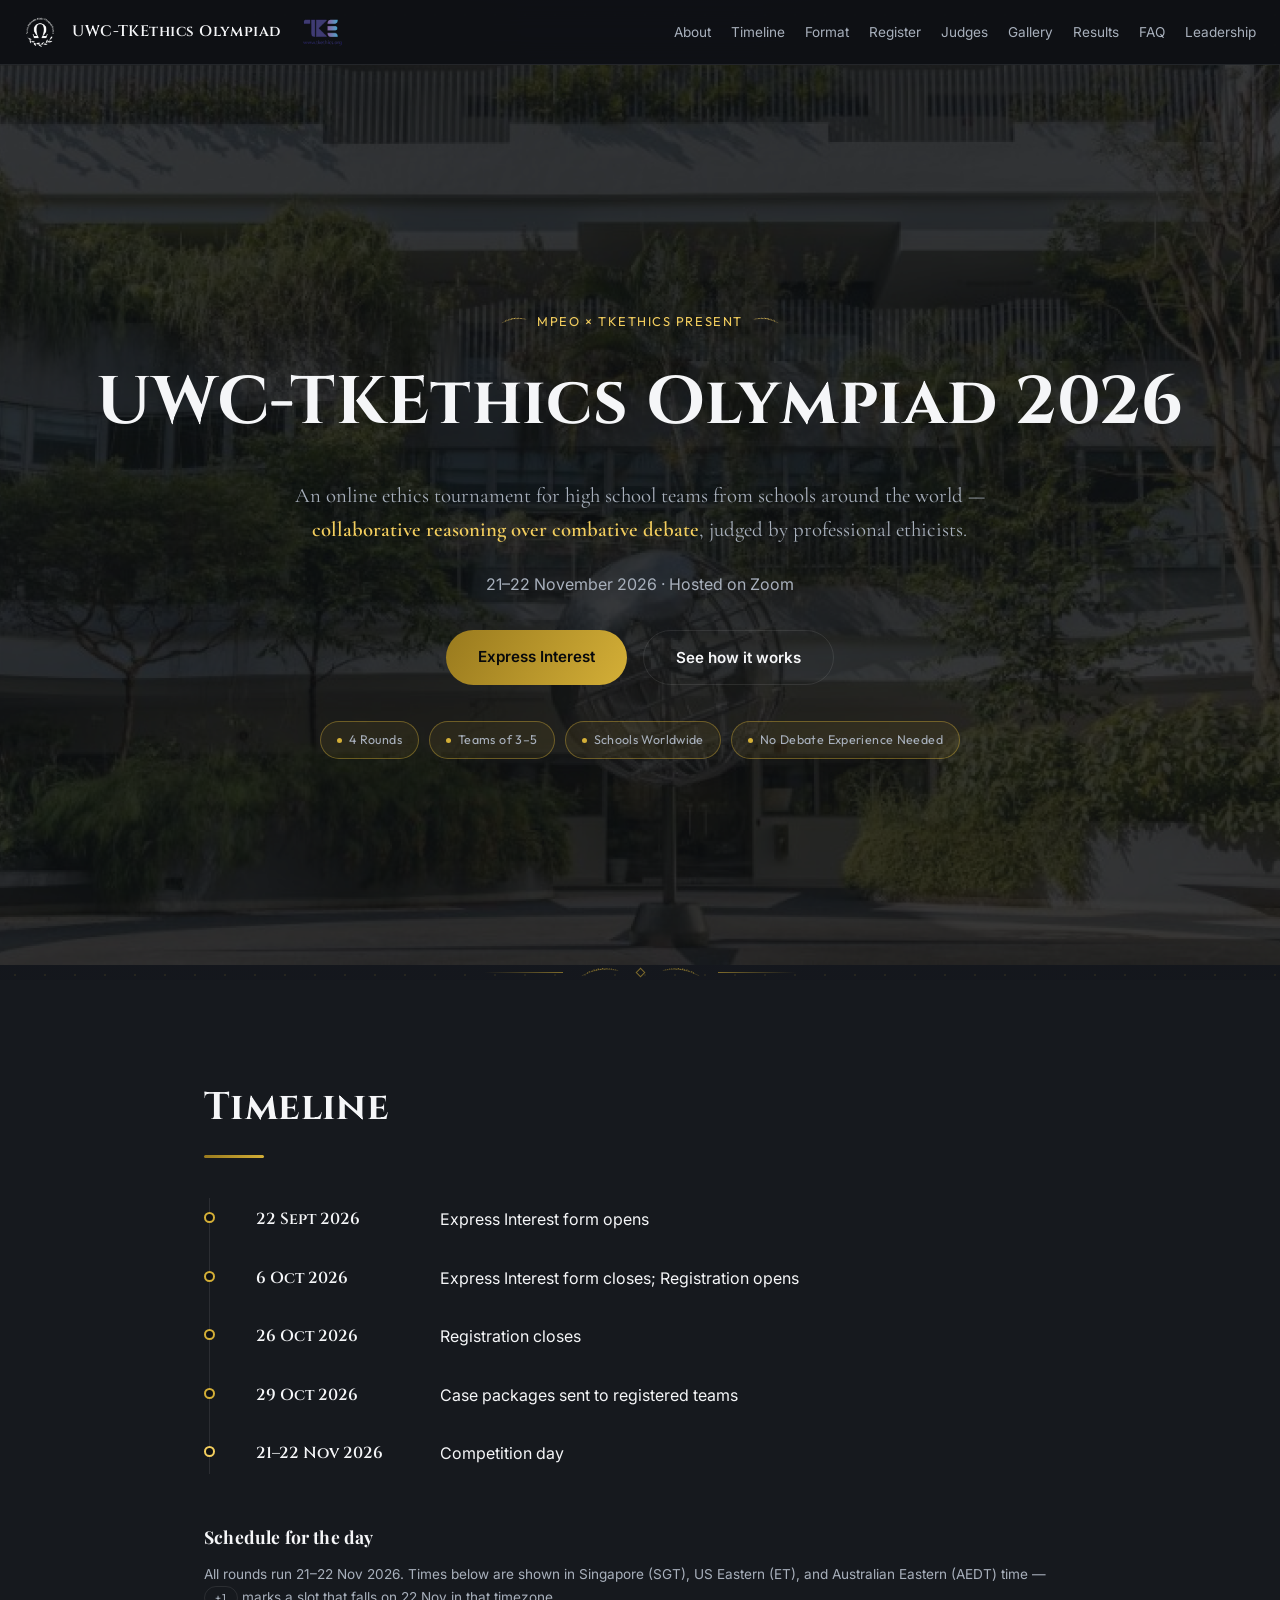
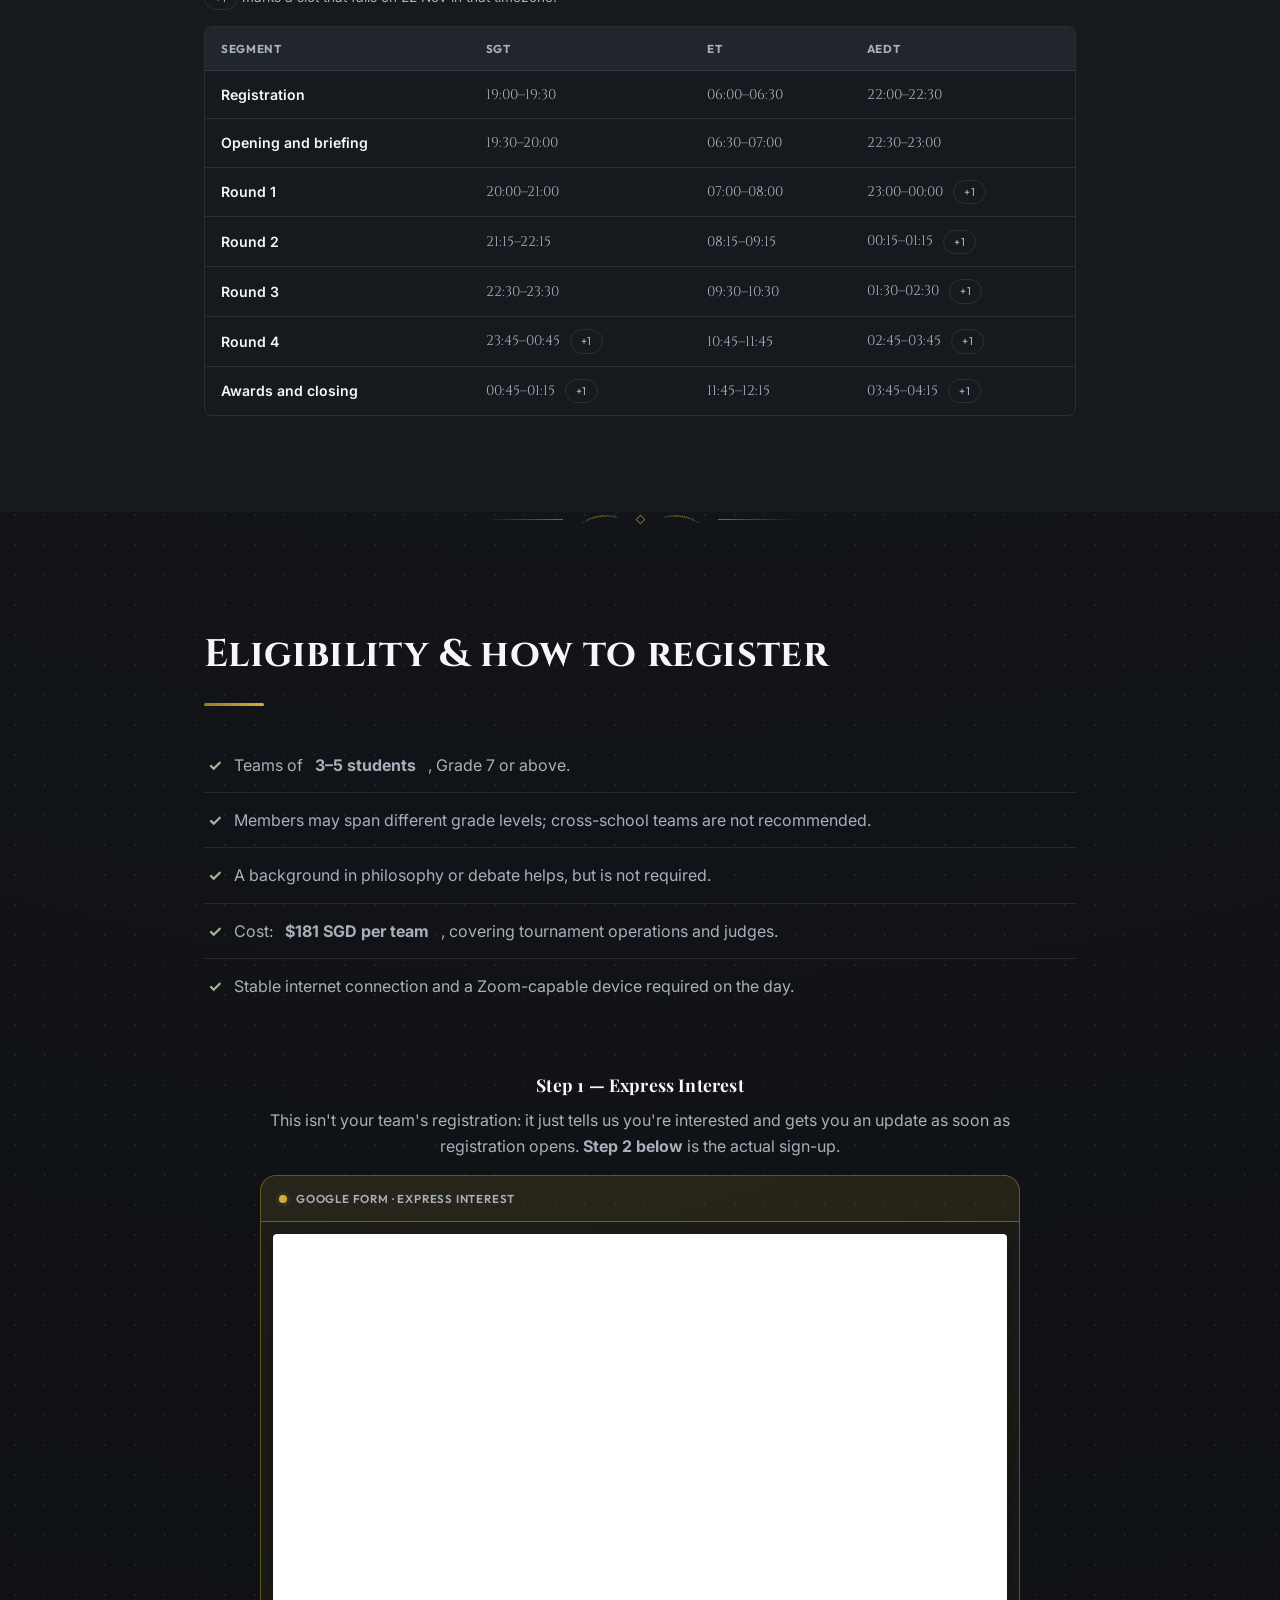
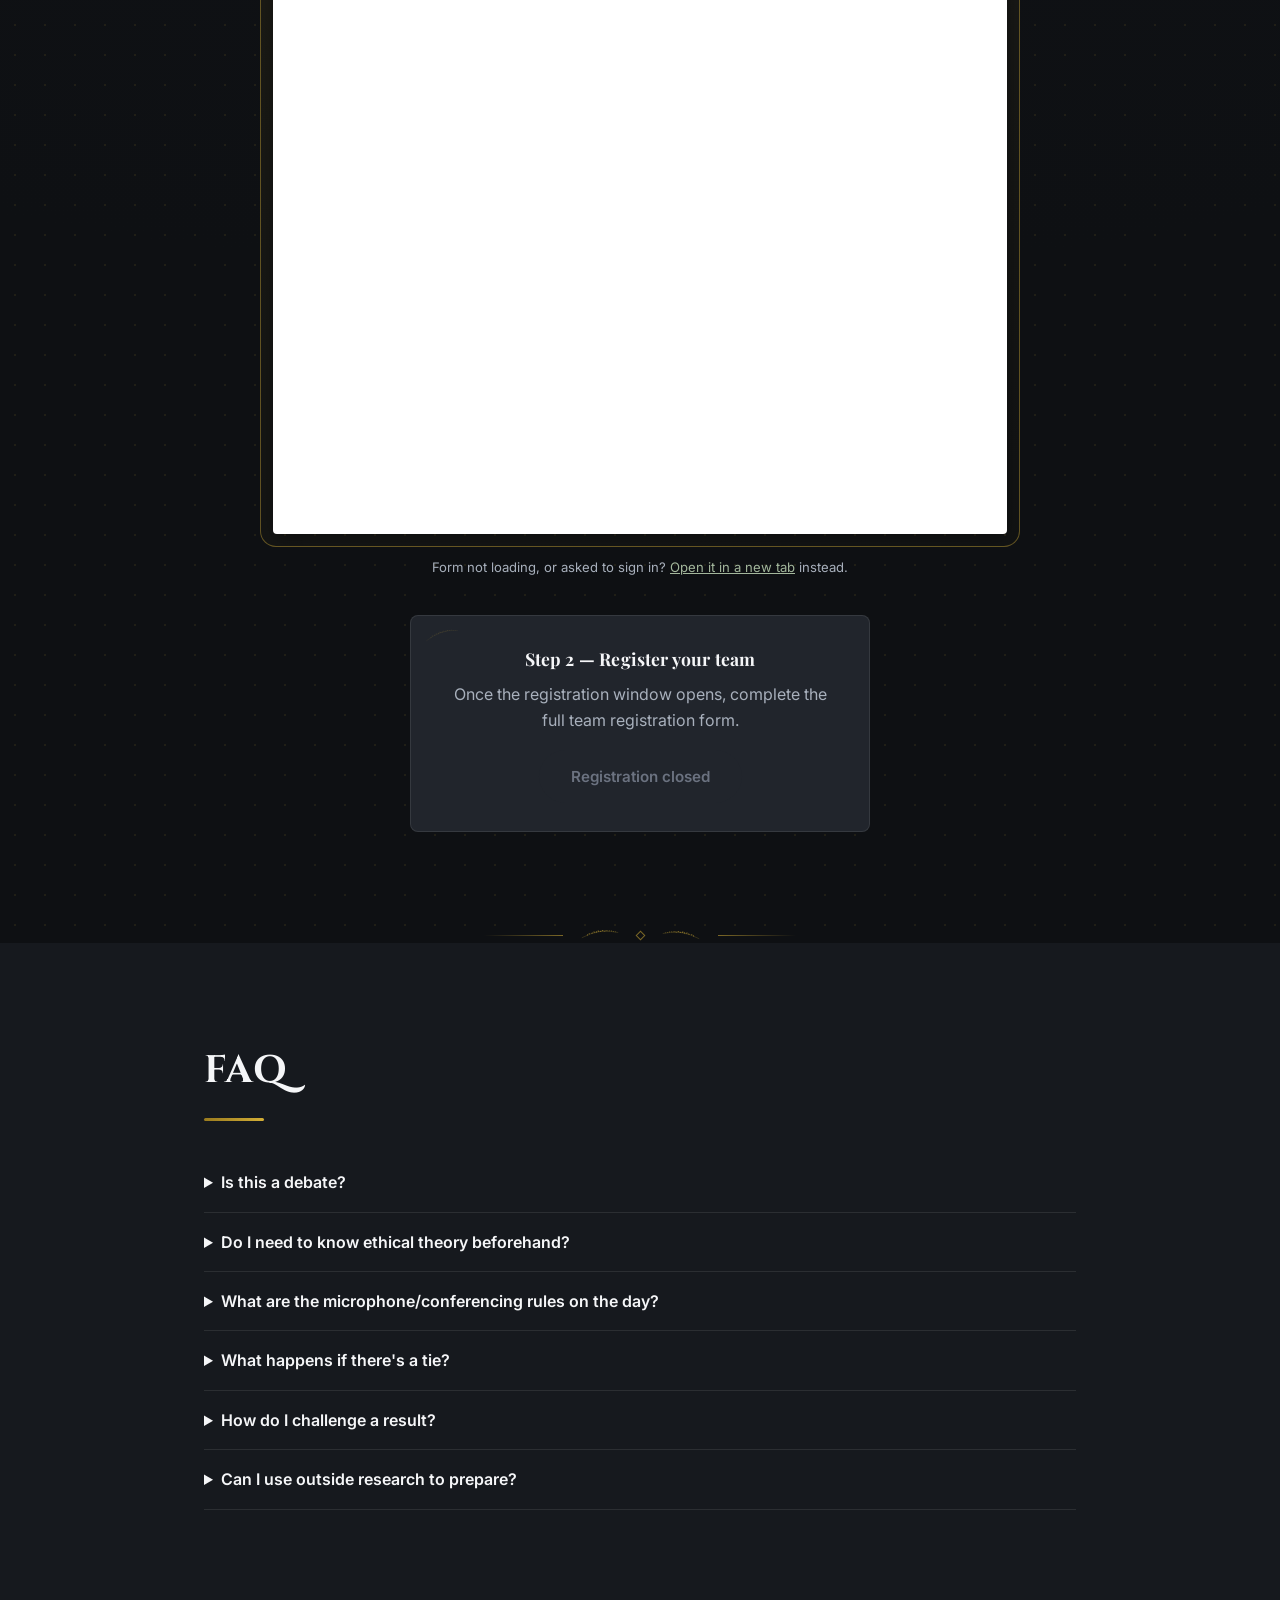
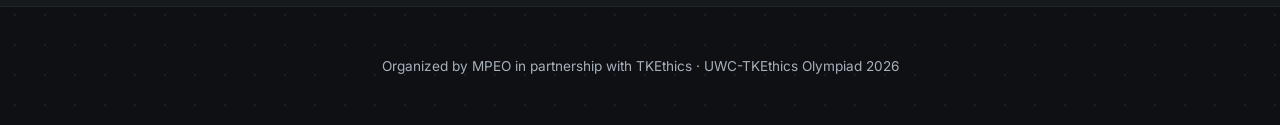
==== commit 7d4e8afa: "Move registration countdown to EOI form, add hero globe background Countdown under Step 2 was labele" ====
--- a/index.html
+++ b/index.html
@@ -30,13 +30,6 @@
 
   <main>
     <section id="hero" class="hero">
-      <div class="hero__graphic" aria-hidden="true">
-        <span class="hero__circle hero__circle--a"></span>
-        <span class="hero__circle hero__circle--b"></span>
-        <svg class="hero__circle hero__circle--c" width="180" height="180" viewBox="0 0 180 180" focusable="false">
-          <circle cx="90" cy="90" r="90" style="fill:none;stroke:var(--color-text-secondary);stroke-width:1;opacity:0.2" stroke-dasharray="3 7"/>
-        </svg>
-      </div>
       <div class="container hero__inner">
         <p class="hero__eyebrow">
           <span class="hero__eyebrow-sprig" aria-hidden="true"></span>
@@ -170,42 +163,53 @@
       <div class="container">
         <div class="funnel-step funnel-step--wide">
           <h3>Step 1 — Express Interest</h3>
-          <p>Tell us you're interested and we'll keep you posted on registration.</p>
+          <p>
+            This isn't your team's registration: it just tells us you're
+            interested and gets you an update as soon as registration opens.
+            <strong>Step 2 below</strong> is the actual sign-up.
+          </p>
 
           <div class="funnel-step__embed funnel-step__embed--wide">
-            <iframe
-              src="https://docs.google.com/forms/d/e/1FAIpQLSfIuhAGagc5DFZFMFiSPO38pOxw3OBlxvKFIQh_dhRvgZmaxA/viewform?embedded=true"
-              title="Express Interest form"
-              loading="lazy"
-            >Loading…</iframe>
+            <div class="funnel-step__embed-chrome" aria-hidden="true">
+              <span class="funnel-step__embed-dot"></span>
+              <span class="funnel-step__embed-label">Google Form · Express Interest</span>
+            </div>
+            <div class="funnel-step__embed-body">
+              <iframe
+                src="https://docs.google.com/forms/d/e/1FAIpQLSfIuhAGagc5DFZFMFiSPO38pOxw3OBlxvKFIQh_dhRvgZmaxA/viewform?embedded=true"
+                title="Express Interest form"
+                loading="lazy"
+              >Loading…</iframe>
+            </div>
           </div>
           <p class="funnel-step__fallback">
-            Form not loading?
-            <a href="https://docs.google.com/forms/d/e/1FAIpQLSfIuhAGagc5DFZFMFiSPO38pOxw3OBlxvKFIQh_dhRvgZmaxA/viewform" target="_blank" rel="noopener">Open it in a new tab</a>.
+            Form not loading, or asked to sign in?
+            <a href="https://docs.google.com/forms/d/e/1FAIpQLSfIuhAGagc5DFZFMFiSPO38pOxw3OBlxvKFIQh_dhRvgZmaxA/viewform" target="_blank" rel="noopener">Open it in a new tab</a> instead.
           </p>
+
+          <p class="countdown-label" id="eoi-countdown-label" hidden>Expression of interest closes in:</p>
+          <dl id="eoi-countdown" class="countdown" hidden>
+            <div class="countdown__unit">
+              <dt>Days</dt>
+              <dd data-countdown="days">0</dd>
+            </div>
+            <div class="countdown__unit">
+              <dt>Hours</dt>
+              <dd data-countdown="hours">0</dd>
+            </div>
+            <div class="countdown__unit">
+              <dt>Minutes</dt>
+              <dd data-countdown="minutes">0</dd>
+            </div>
+            <div class="countdown__unit">
+              <dt>Seconds</dt>
+              <dd data-countdown="seconds">0</dd>
+            </div>
+          </dl>
 
           <div class="funnel-step__register">
             <h3>Step 2 — Register your team</h3>
             <p>Once the registration window opens, complete the full team registration form.</p>
-
-            <dl id="registration-countdown" class="countdown" hidden>
-              <div class="countdown__unit">
-                <dt>Days</dt>
-                <dd data-countdown="days">0</dd>
-              </div>
-              <div class="countdown__unit">
-                <dt>Hours</dt>
-                <dd data-countdown="hours">0</dd>
-              </div>
-              <div class="countdown__unit">
-                <dt>Minutes</dt>
-                <dd data-countdown="minutes">0</dd>
-              </div>
-              <div class="countdown__unit">
-                <dt>Seconds</dt>
-                <dd data-countdown="seconds">0</dd>
-              </div>
-            </dl>
 
             <a id="registration-cta" href="#" class="btn btn--primary">Register</a>
           </div>
--- a/style.css
+++ b/style.css
@@ -291,65 +291,20 @@
   padding-bottom: 60px;
   text-align: center;
   overflow: hidden;
+  background-image: url("assets/resources/globev2.png");
+  background-size: cover;
+  background-position: center;
+}
+.hero::before {
+  content: "";
+  position: absolute;
+  inset: 0;
+  z-index: -1;
+  background: var(--color-bg-primary);
+  opacity: 0.82;
 }
 @media (max-width: 640px) {
   .hero { padding-top: 96px; padding-bottom: 72px; }
-}
-.hero__graphic {
-  position: absolute;
-  inset: 0;
-  overflow: hidden;
-  z-index: 0;
-  pointer-events: none;
-}
-.hero__circle {
-  position: absolute;
-  border-radius: 50%;
-}
-.hero__circle--a,
-.hero__circle--b {
-  width: clamp(480px, 60vw, 1100px);
-  aspect-ratio: 1 / 1;
-  border: 1.5px solid;
-}
-.hero__circle--a {
-  top: -22%;
-  left: -18%;
-  border-color: var(--color-accent-a);
-  opacity: 0.32;
-  animation: hero-drift-a 22s ease-in-out infinite;
-}
-.hero__circle--b {
-  bottom: -22%;
-  right: -18%;
-  border-color: var(--color-accent-b);
-  opacity: 0.32;
-  animation: hero-drift-b 26s ease-in-out infinite;
-}
-.hero__circle--c {
-  top: 50%;
-  left: 50%;
-  transform: translate(-50%, -50%);
-  animation: hero-spin 60s linear infinite;
-}
-@keyframes hero-drift-a {
-  0%, 100% { transform: translate(0, 0); }
-  50% { transform: translate(22px, 16px); }
-}
-@keyframes hero-drift-b {
-  0%, 100% { transform: translate(0, 0); }
-  50% { transform: translate(-22px, -16px); }
-}
-@keyframes hero-spin {
-  from { transform: translate(-50%, -50%) rotate(0deg); }
-  to { transform: translate(-50%, -50%) rotate(360deg); }
-}
-@media (prefers-reduced-motion: reduce) {
-  .hero__circle--a, .hero__circle--b, .hero__circle--c { animation: none; }
-}
-@media (max-width: 640px) {
-  .hero__circle--a,
-  .hero__circle--b { width: clamp(280px, 85vw, 420px); }
 }
 .hero__inner { position: relative; z-index: 1; }
 .hero__eyebrow {
@@ -748,8 +703,34 @@
   background: linear-gradient(160deg, var(--color-gold-surface), rgba(212, 175, 55, 0.02));
   border: 1px solid var(--color-border-accent);
   border-radius: var(--radius-lg);
-  padding: 12px;
-}
+  overflow: hidden;
+  text-align: left;
+}
+.funnel-step__embed-chrome {
+  display: flex;
+  align-items: center;
+  gap: 9px;
+  padding: 13px 18px;
+  border-bottom: 1px solid var(--color-border-accent);
+  background: rgba(212, 175, 55, 0.05);
+}
+.funnel-step__embed-dot {
+  width: 8px;
+  height: 8px;
+  border-radius: 50%;
+  flex-shrink: 0;
+  background: var(--color-gold-primary);
+  box-shadow: 0 0 0 3px var(--color-gold-surface);
+}
+.funnel-step__embed-label {
+  font-family: var(--font-badge);
+  font-size: 0.72rem;
+  font-weight: 600;
+  text-transform: uppercase;
+  letter-spacing: 0.07em;
+  color: var(--color-text-secondary);
+}
+.funnel-step__embed-body { padding: 12px; }
 .funnel-step__embed iframe {
   display: block;
   width: 100%;
@@ -757,6 +738,7 @@
   border: 0;
   border-radius: var(--radius-sm);
   color-scheme: light;
+  background: #fff;
   box-shadow: 0 4px 16px -4px rgba(0, 0, 0, 0.5);
 }
 .funnel-step__embed--wide iframe { height: 900px; }
@@ -779,12 +761,23 @@
   border-radius: var(--radius-md);
 }
 
+.countdown-label[hidden] { display: none; }
+.countdown-label {
+  max-width: 460px;
+  margin: 32px auto 12px;
+  font-size: 0.85rem;
+  font-weight: 600;
+  color: var(--color-text-secondary);
+  text-align: center;
+}
+
 .countdown[hidden] { display: none; }
 .countdown {
   display: grid;
   grid-template-columns: repeat(4, 1fr);
   gap: 8px;
-  margin: 0 0 20px;
+  max-width: 460px;
+  margin: 0 auto 20px;
 }
 .countdown__unit {
   padding: 10px 4px;
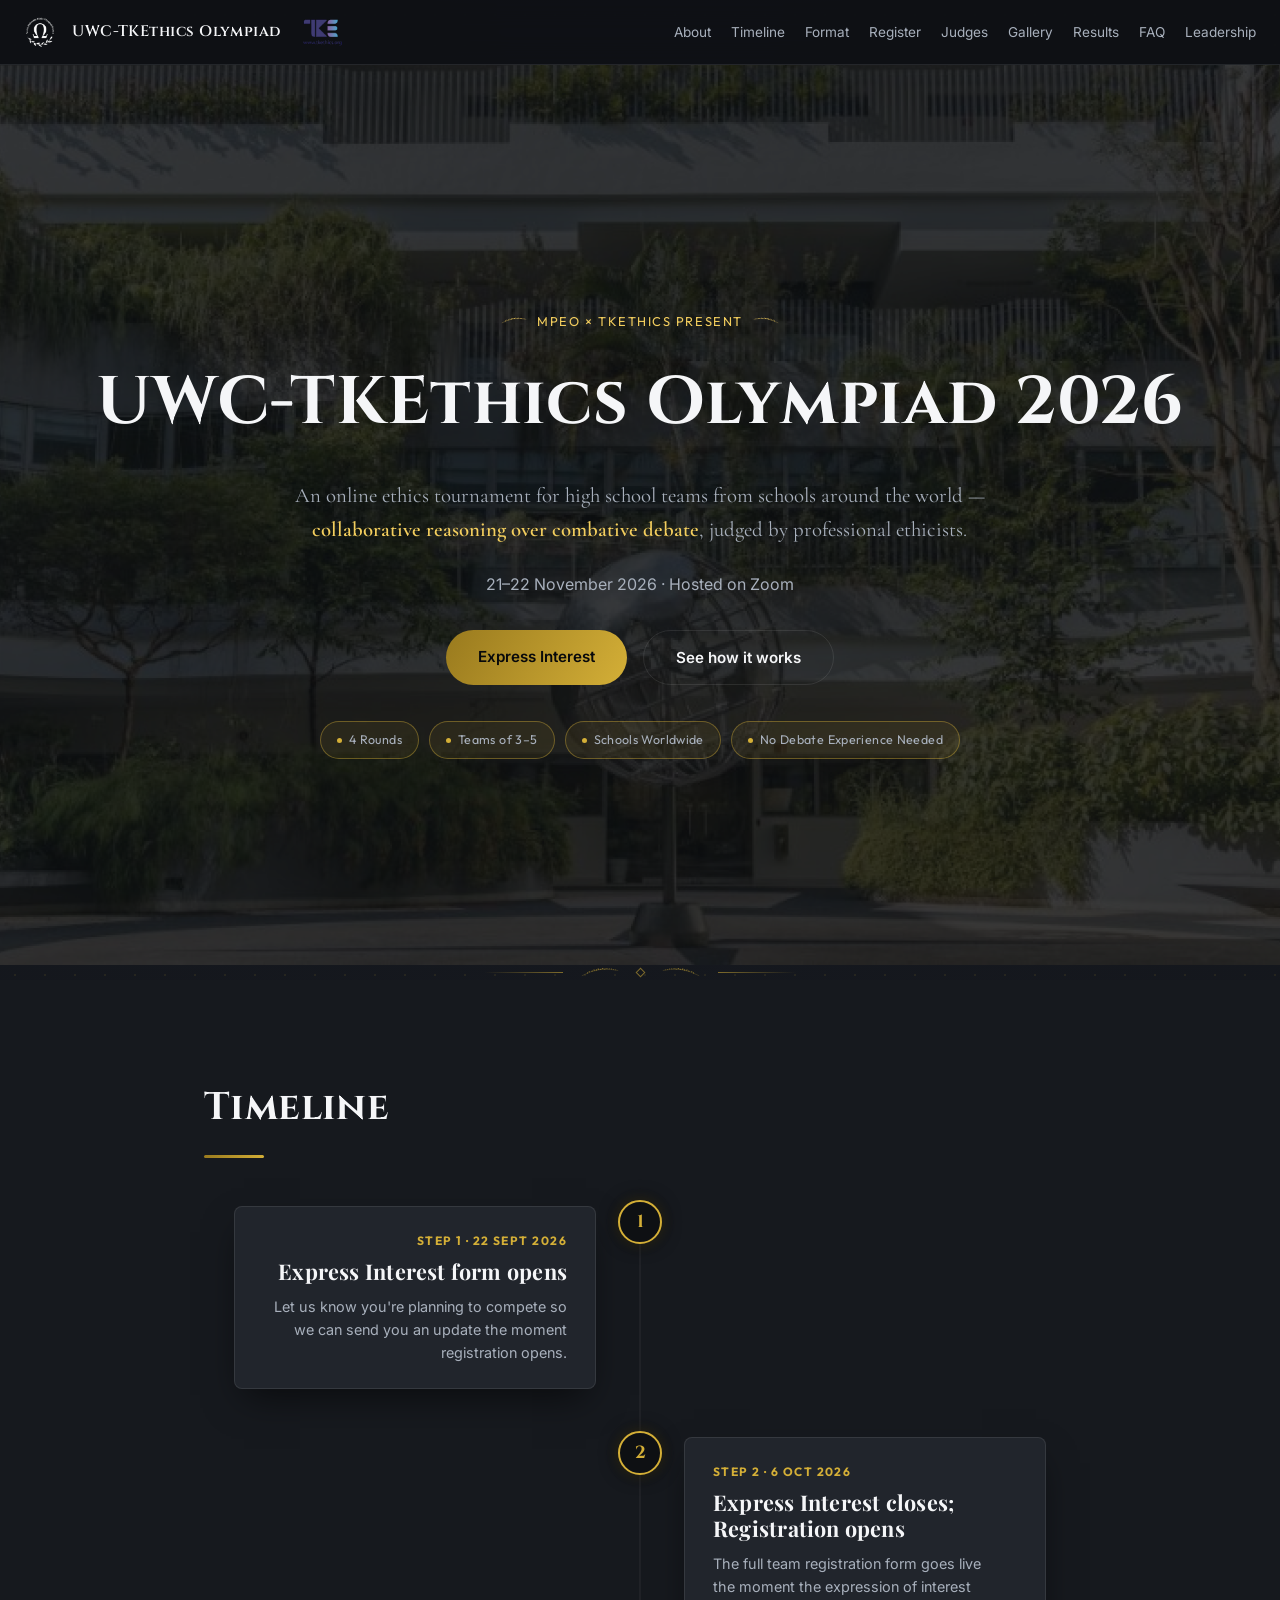
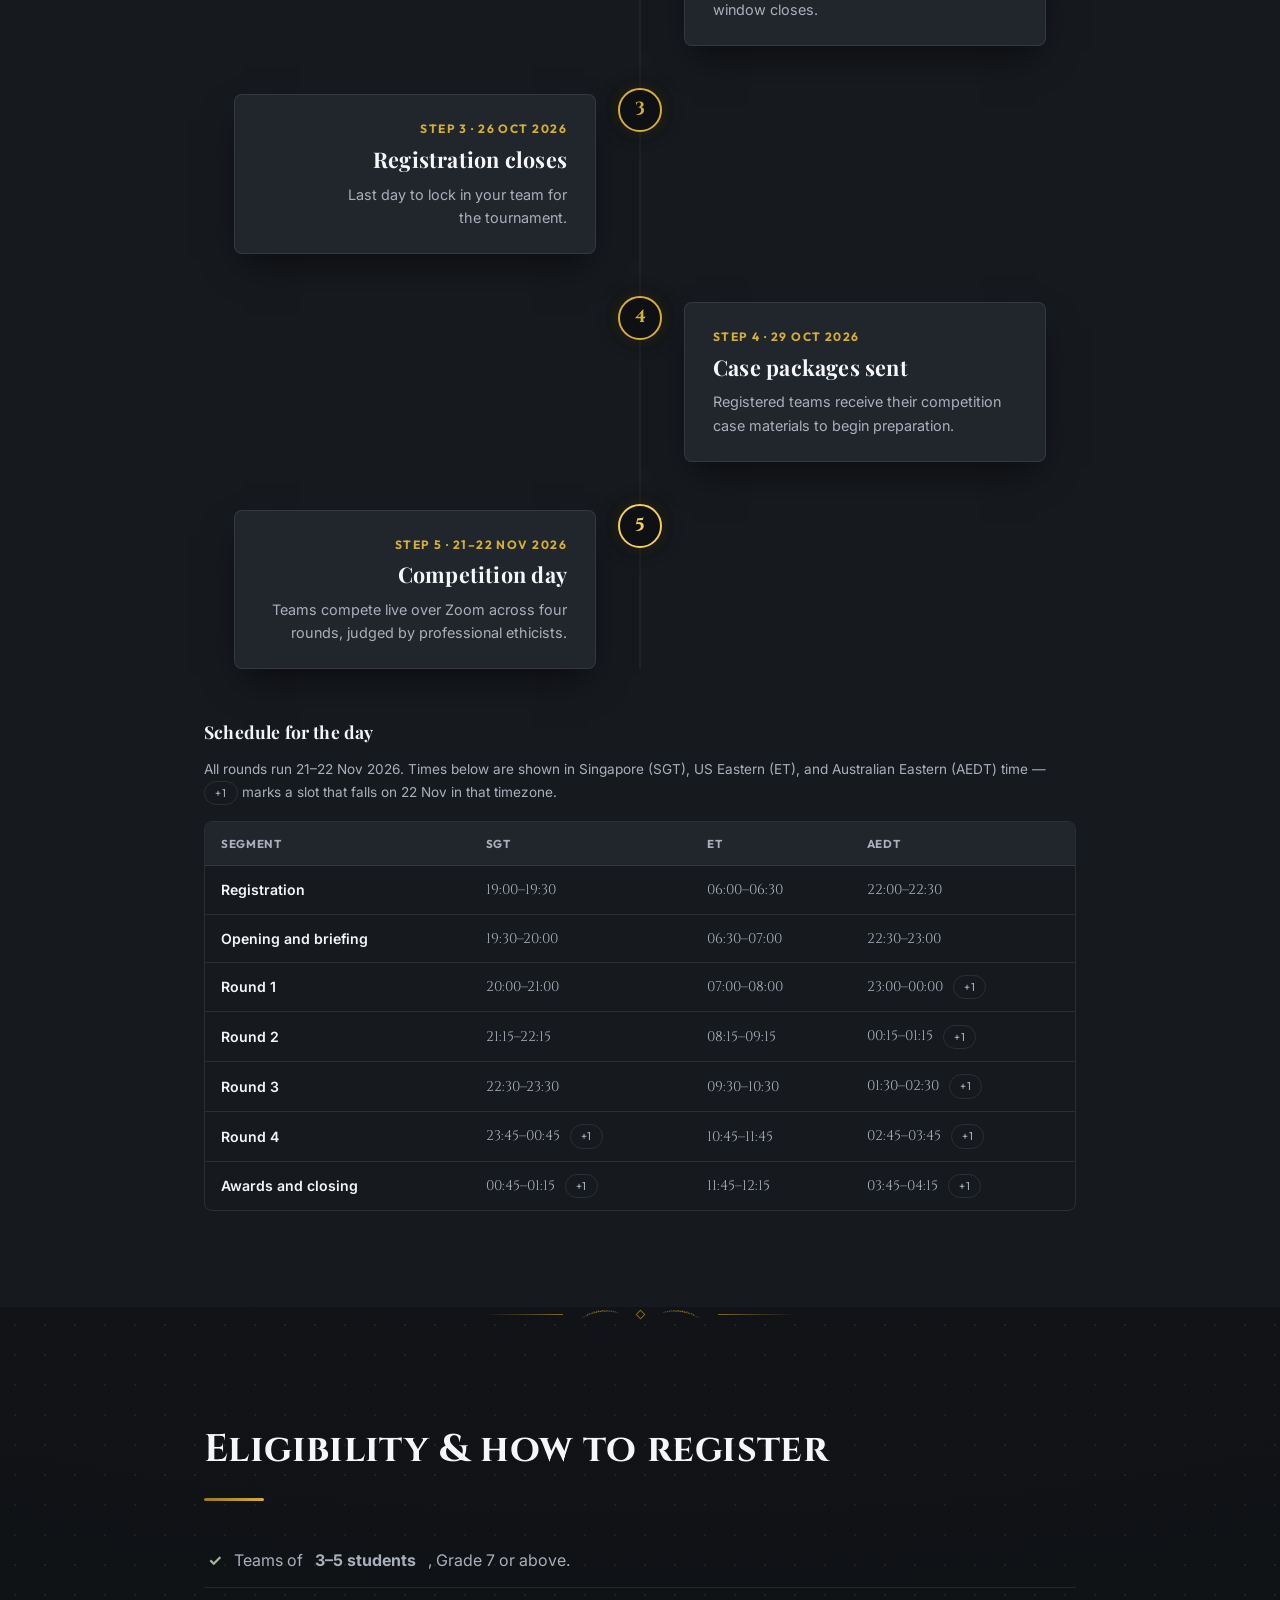
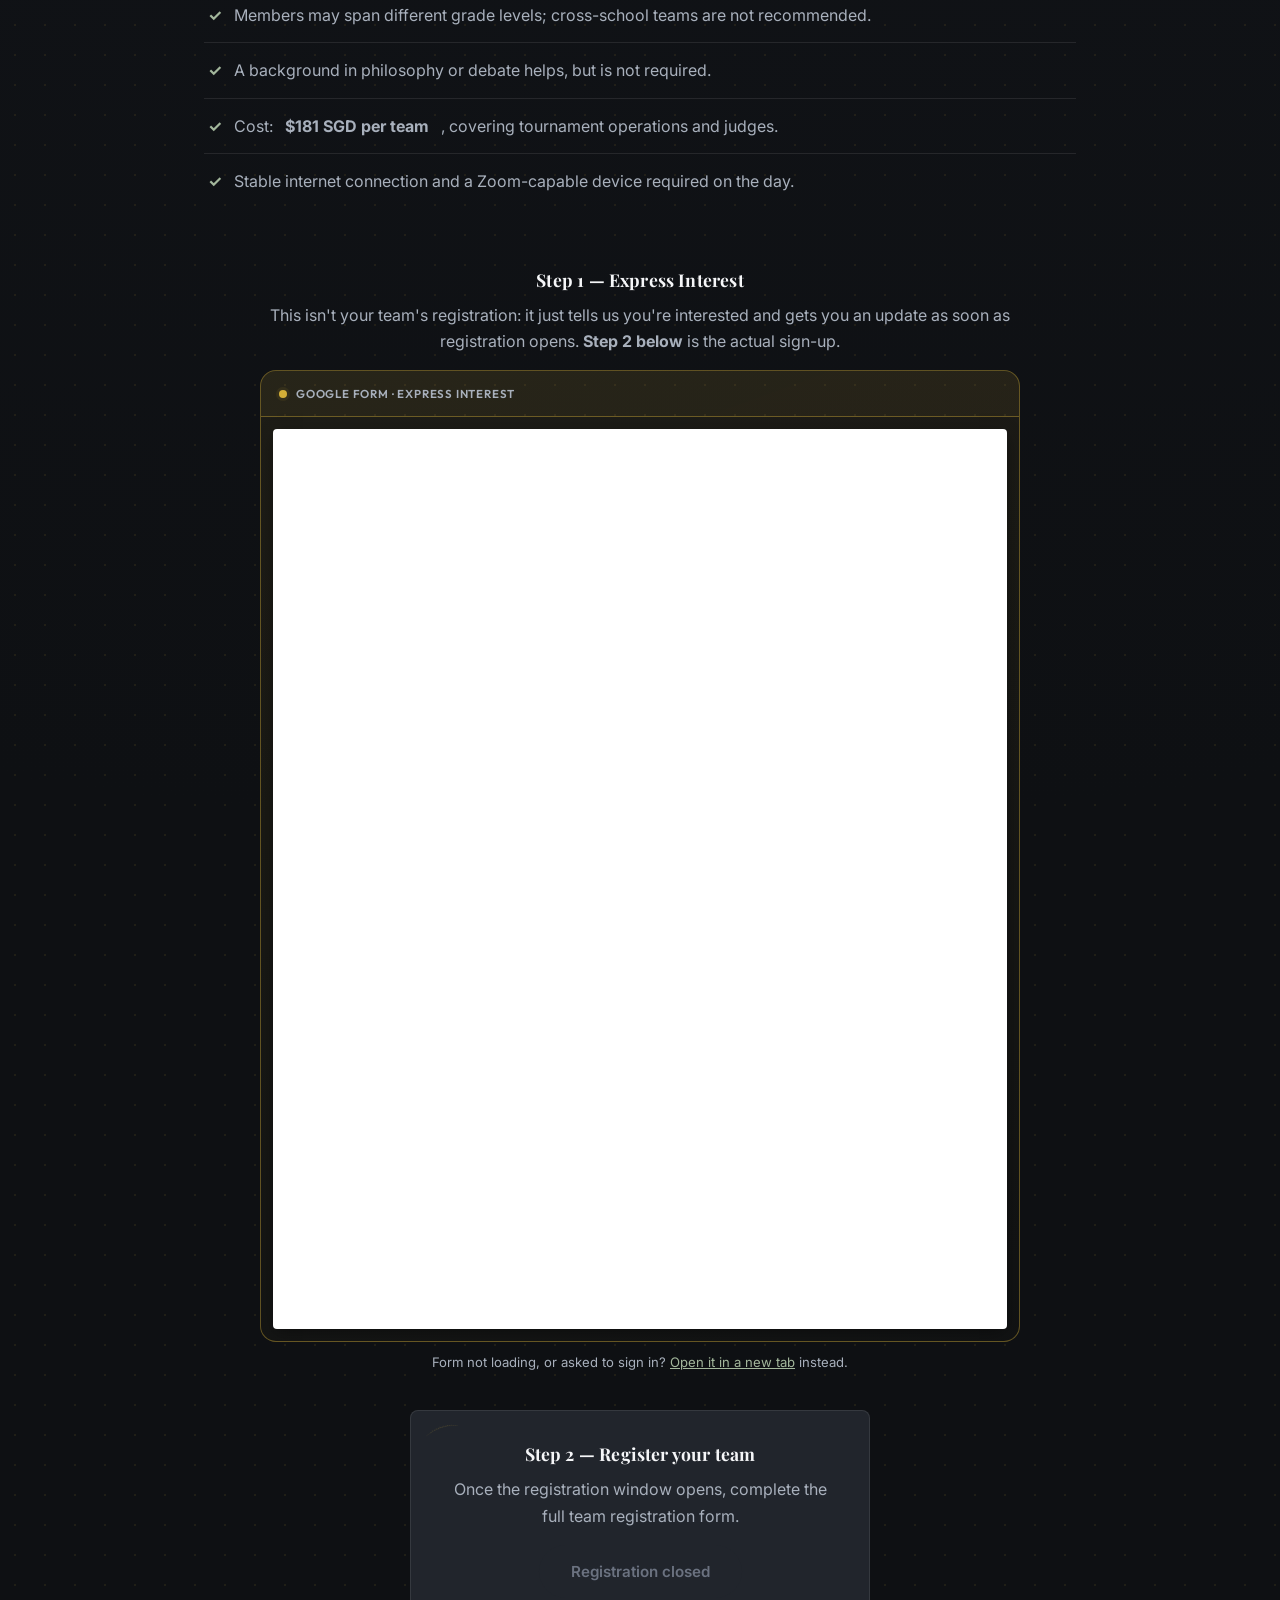
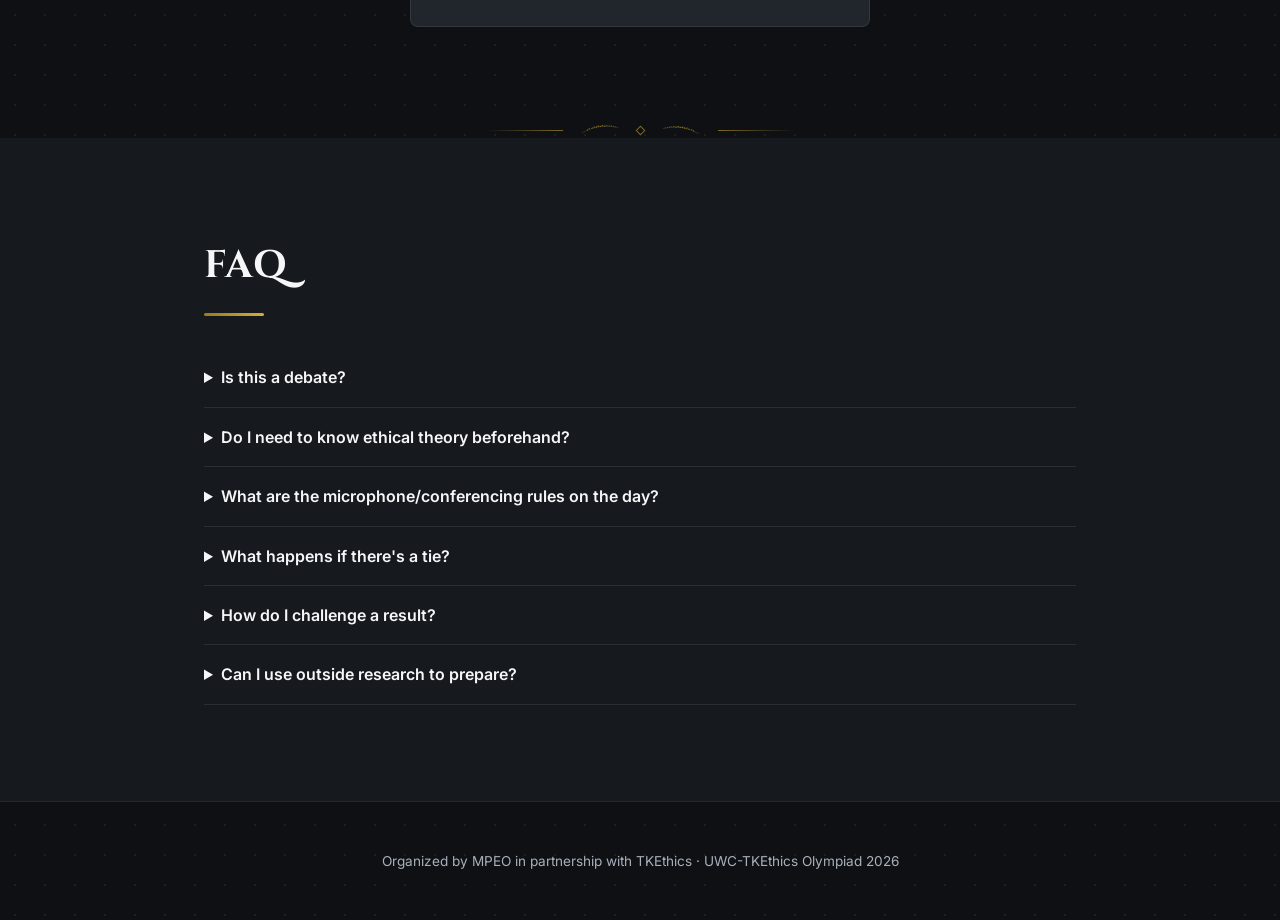
==== commit 6dba5905: "Restyle timeline as alternating roadmap cards, remove hero circle animations Replace the plain timel" ====
--- a/index.html
+++ b/index.html
@@ -67,14 +67,54 @@
     <section id="timeline" class="timeline">
       <div class="container container--narrow">
         <h2>Timeline</h2>
-        <ul class="timeline__list">
-          <li data-reveal><span class="timeline__date">22 Sept 2026</span><span>Express Interest form opens</span></li>
-          <li data-reveal><span class="timeline__date">6 Oct 2026</span><span>Express Interest form closes; Registration opens</span></li>
-          <li data-reveal><span class="timeline__date">26 Oct 2026</span><span>Registration closes</span></li>
-          <li data-reveal><span class="timeline__date">29 Oct 2026</span><span>Case packages sent to registered teams</span></li>
-          <li data-reveal><span class="timeline__date">21–22 Nov 2026</span><span>Competition day</span></li>
-        </ul>
-
+      </div>
+
+      <div class="container">
+        <ol class="roadmap">
+          <li class="roadmap__item roadmap__item--left" data-reveal>
+            <span class="roadmap__node">1</span>
+            <div class="roadmap__card">
+              <p class="roadmap__eyebrow">Step 1 · 22 Sept 2026</p>
+              <h3 class="roadmap__title">Express Interest form opens</h3>
+              <p class="roadmap__desc">Let us know you're planning to compete so we can send you an update the moment registration opens.</p>
+            </div>
+          </li>
+          <li class="roadmap__item roadmap__item--right" data-reveal>
+            <span class="roadmap__node">2</span>
+            <div class="roadmap__card">
+              <p class="roadmap__eyebrow">Step 2 · 6 Oct 2026</p>
+              <h3 class="roadmap__title">Express Interest closes; Registration opens</h3>
+              <p class="roadmap__desc">The full team registration form goes live the moment the expression of interest window closes.</p>
+            </div>
+          </li>
+          <li class="roadmap__item roadmap__item--left" data-reveal>
+            <span class="roadmap__node">3</span>
+            <div class="roadmap__card">
+              <p class="roadmap__eyebrow">Step 3 · 26 Oct 2026</p>
+              <h3 class="roadmap__title">Registration closes</h3>
+              <p class="roadmap__desc">Last day to lock in your team for the tournament.</p>
+            </div>
+          </li>
+          <li class="roadmap__item roadmap__item--right" data-reveal>
+            <span class="roadmap__node">4</span>
+            <div class="roadmap__card">
+              <p class="roadmap__eyebrow">Step 4 · 29 Oct 2026</p>
+              <h3 class="roadmap__title">Case packages sent</h3>
+              <p class="roadmap__desc">Registered teams receive their competition case materials to begin preparation.</p>
+            </div>
+          </li>
+          <li class="roadmap__item roadmap__item--left roadmap__item--final" data-reveal>
+            <span class="roadmap__node">5</span>
+            <div class="roadmap__card">
+              <p class="roadmap__eyebrow">Step 5 · 21–22 Nov 2026</p>
+              <h3 class="roadmap__title">Competition day</h3>
+              <p class="roadmap__desc">Teams compete live over Zoom across four rounds, judged by professional ethicists.</p>
+            </div>
+          </li>
+        </ol>
+      </div>
+
+      <div class="container container--narrow">
         <h3>Schedule for the day</h3>
         <p class="schedule-table-note">
           All rounds run 21–22 Nov 2026. Times below are shown in Singapore
--- a/style.css
+++ b/style.css
@@ -809,43 +809,120 @@
   cursor: not-allowed;
 }
 
-.timeline__list {
+.roadmap {
   list-style: none;
   position: relative;
-  padding-left: 28px;
-}
-.timeline__list::before {
+  max-width: 900px;
+  margin: 48px auto;
+  padding: 0;
+}
+.roadmap::before {
   content: '';
   position: absolute;
-  top: 8px;
-  bottom: 8px;
-  left: 5px;
+  top: 0;
+  bottom: 0;
+  left: 50%;
   width: 1px;
   background: var(--color-border-subtle);
-}
-.timeline__list li {
+  transform: translateX(-50%);
+}
+.roadmap__item {
   position: relative;
-  display: flex;
-  gap: 24px;
-  padding: 16px 0 16px 24px;
-}
-.timeline__list li::before {
-  content: '';
+  width: 50%;
+  padding: 0 44px 48px;
+}
+.roadmap__item--left { left: 0; text-align: right; }
+.roadmap__item--right { left: 50%; text-align: left; }
+.roadmap__item--final { padding-bottom: 0; }
+.roadmap__node {
   position: absolute;
-  top: 22px;
-  left: -28px;
-  width: 11px;
-  height: 11px;
+  top: -6px;
+  width: 44px;
+  height: 44px;
+  display: flex;
+  align-items: center;
+  justify-content: center;
   border-radius: 50%;
   background: var(--color-bg-primary);
   border: 2px solid var(--color-accent-a);
-}
-.timeline__list li:last-child::before { border-color: var(--color-accent-b); }
-.timeline__date {
   font-family: var(--font-display);
-  font-weight: 600;
-  color: var(--color-text-primary);
-  min-width: 160px;
+  font-size: 1.1rem;
+  font-weight: 700;
+  color: var(--color-accent-a);
+  box-shadow: 0 0 18px rgba(0, 0, 0, 0.85), 0 0 12px var(--color-gold-glow);
+  transition: var(--transition-fast);
+}
+.roadmap__item--final .roadmap__node { border-color: var(--color-accent-b); color: var(--color-accent-b); }
+.roadmap__item--left .roadmap__node { right: -22px; }
+.roadmap__item--right .roadmap__node { left: -22px; }
+.roadmap__item:hover .roadmap__node {
+  transform: scale(1.15);
+  background: var(--color-accent-a);
+  color: var(--color-bg-primary);
+  box-shadow: 0 0 24px var(--color-gold-glow), 0 0 0 6px var(--color-gold-surface);
+}
+.roadmap__card {
+  background: var(--color-bg-card);
+  border: 1px solid var(--color-border-subtle);
+  border-radius: var(--radius-md);
+  padding: 24px 28px;
+  box-shadow: var(--shadow-card);
+  transition: var(--transition-fast);
+  transition-property: transform, background, border-color, box-shadow;
+}
+.roadmap__item--left .roadmap__card { transform-origin: right center; }
+.roadmap__item--right .roadmap__card { transform-origin: left center; }
+.roadmap__item:hover .roadmap__card {
+  background: var(--color-bg-card-hover);
+  border-color: var(--color-border-accent);
+  box-shadow: 0 20px 48px -14px rgba(0, 0, 0, 0.75), 0 0 32px -6px var(--color-accent-glow);
+  transform: translateY(-5px) scale(1.035);
+}
+@media (prefers-reduced-motion: reduce) {
+  .roadmap__card,
+  .roadmap__node { transition: background 0.2s, border-color 0.2s, box-shadow 0.2s, color 0.2s; }
+  .roadmap__item:hover .roadmap__card { transform: none; }
+  .roadmap__item:hover .roadmap__node { transform: none; }
+}
+.roadmap__eyebrow {
+  font-family: var(--font-badge);
+  text-transform: uppercase;
+  letter-spacing: 0.12em;
+  font-size: 0.75rem;
+  font-weight: 700;
+  color: var(--color-accent-a);
+  margin: 0 0 8px;
+}
+.roadmap__card .roadmap__title {
+  font-size: 1.35rem;
+  line-height: 1.2;
+  margin: 0 0 10px;
+}
+.roadmap__desc {
+  color: var(--color-text-secondary);
+  font-size: 0.9rem;
+  line-height: 1.6;
+  margin: 0;
+}
+@media (max-width: 720px) {
+  .roadmap::before { left: 14px; }
+  .roadmap__item,
+  .roadmap__item--left,
+  .roadmap__item--right {
+    width: 100%;
+    left: 0;
+    text-align: left;
+    padding: 0 0 40px 48px;
+  }
+  .roadmap__item--left .roadmap__node,
+  .roadmap__item--right .roadmap__node {
+    left: -8px;
+    right: auto;
+    top: 0;
+    width: 36px;
+    height: 36px;
+    font-size: 0.95rem;
+  }
 }
 
 .timeline h3 { font-size: 1.1rem; margin: 40px 0 12px; }
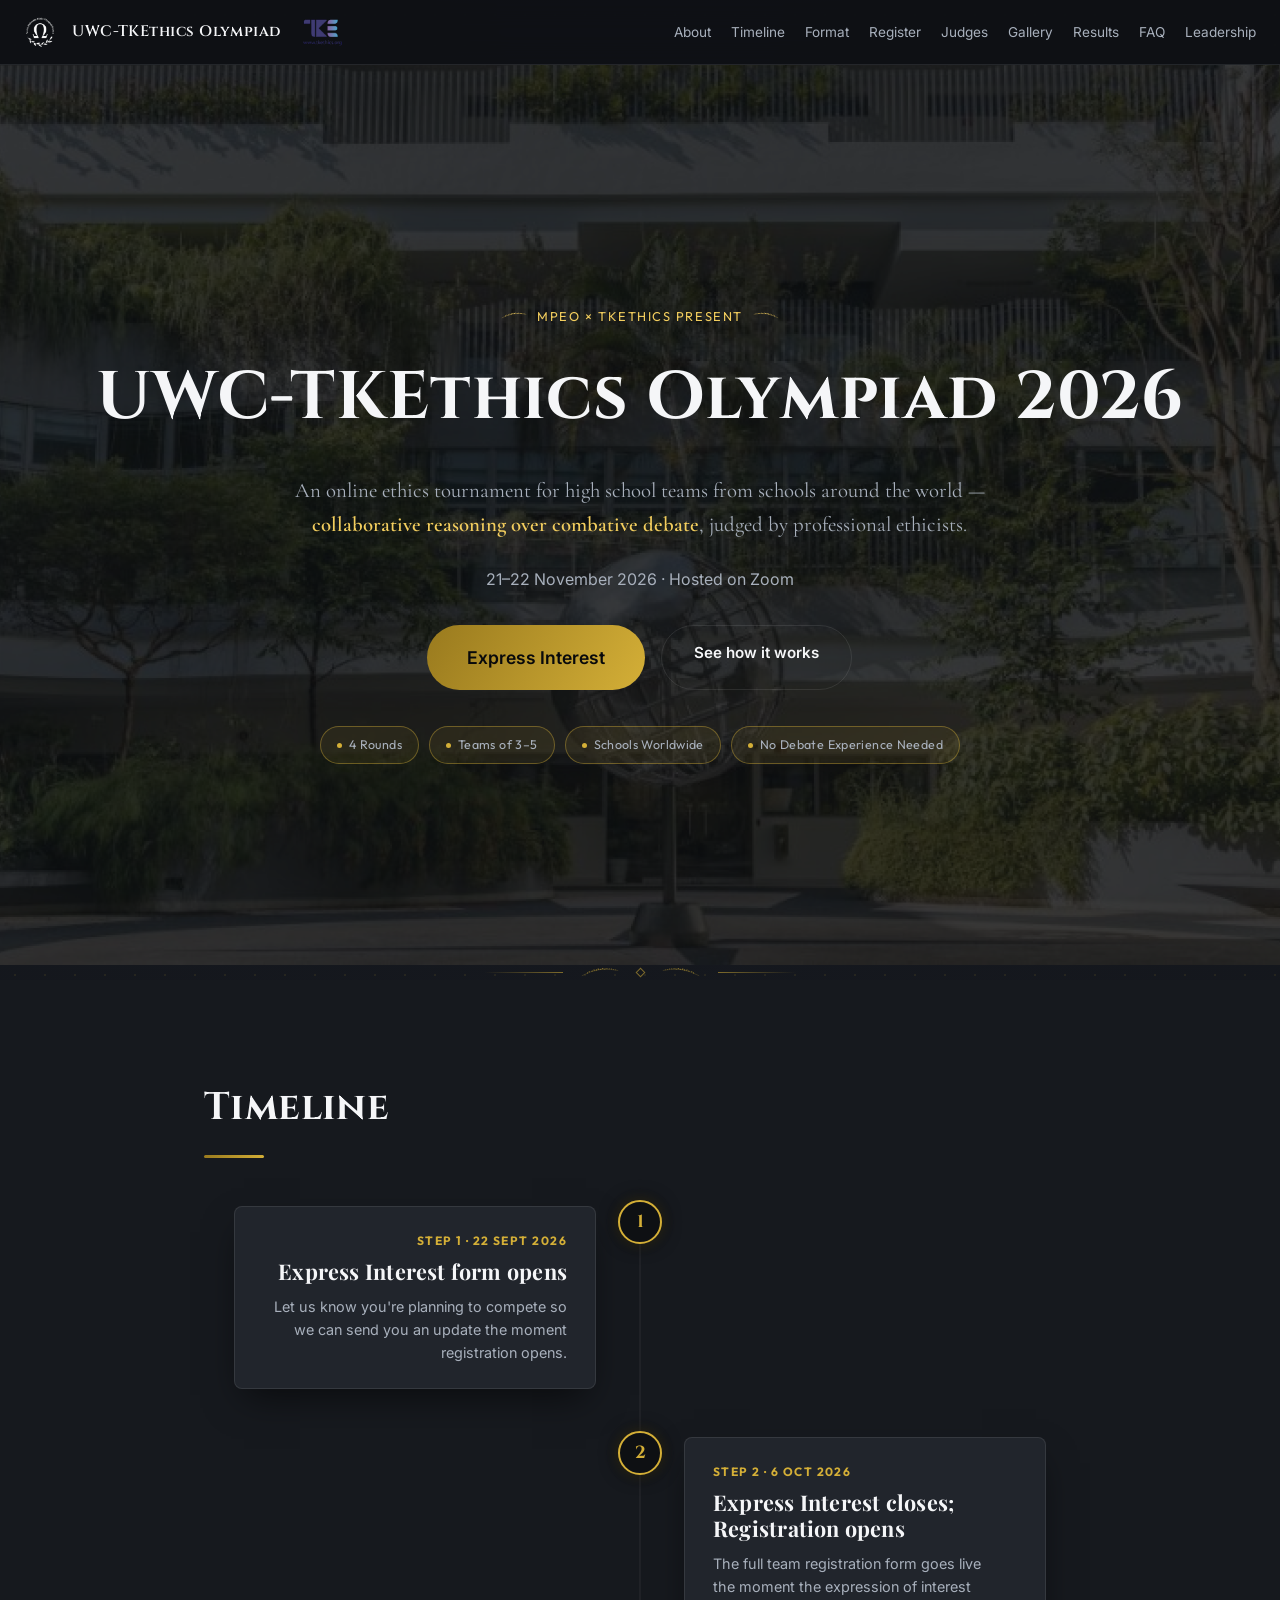
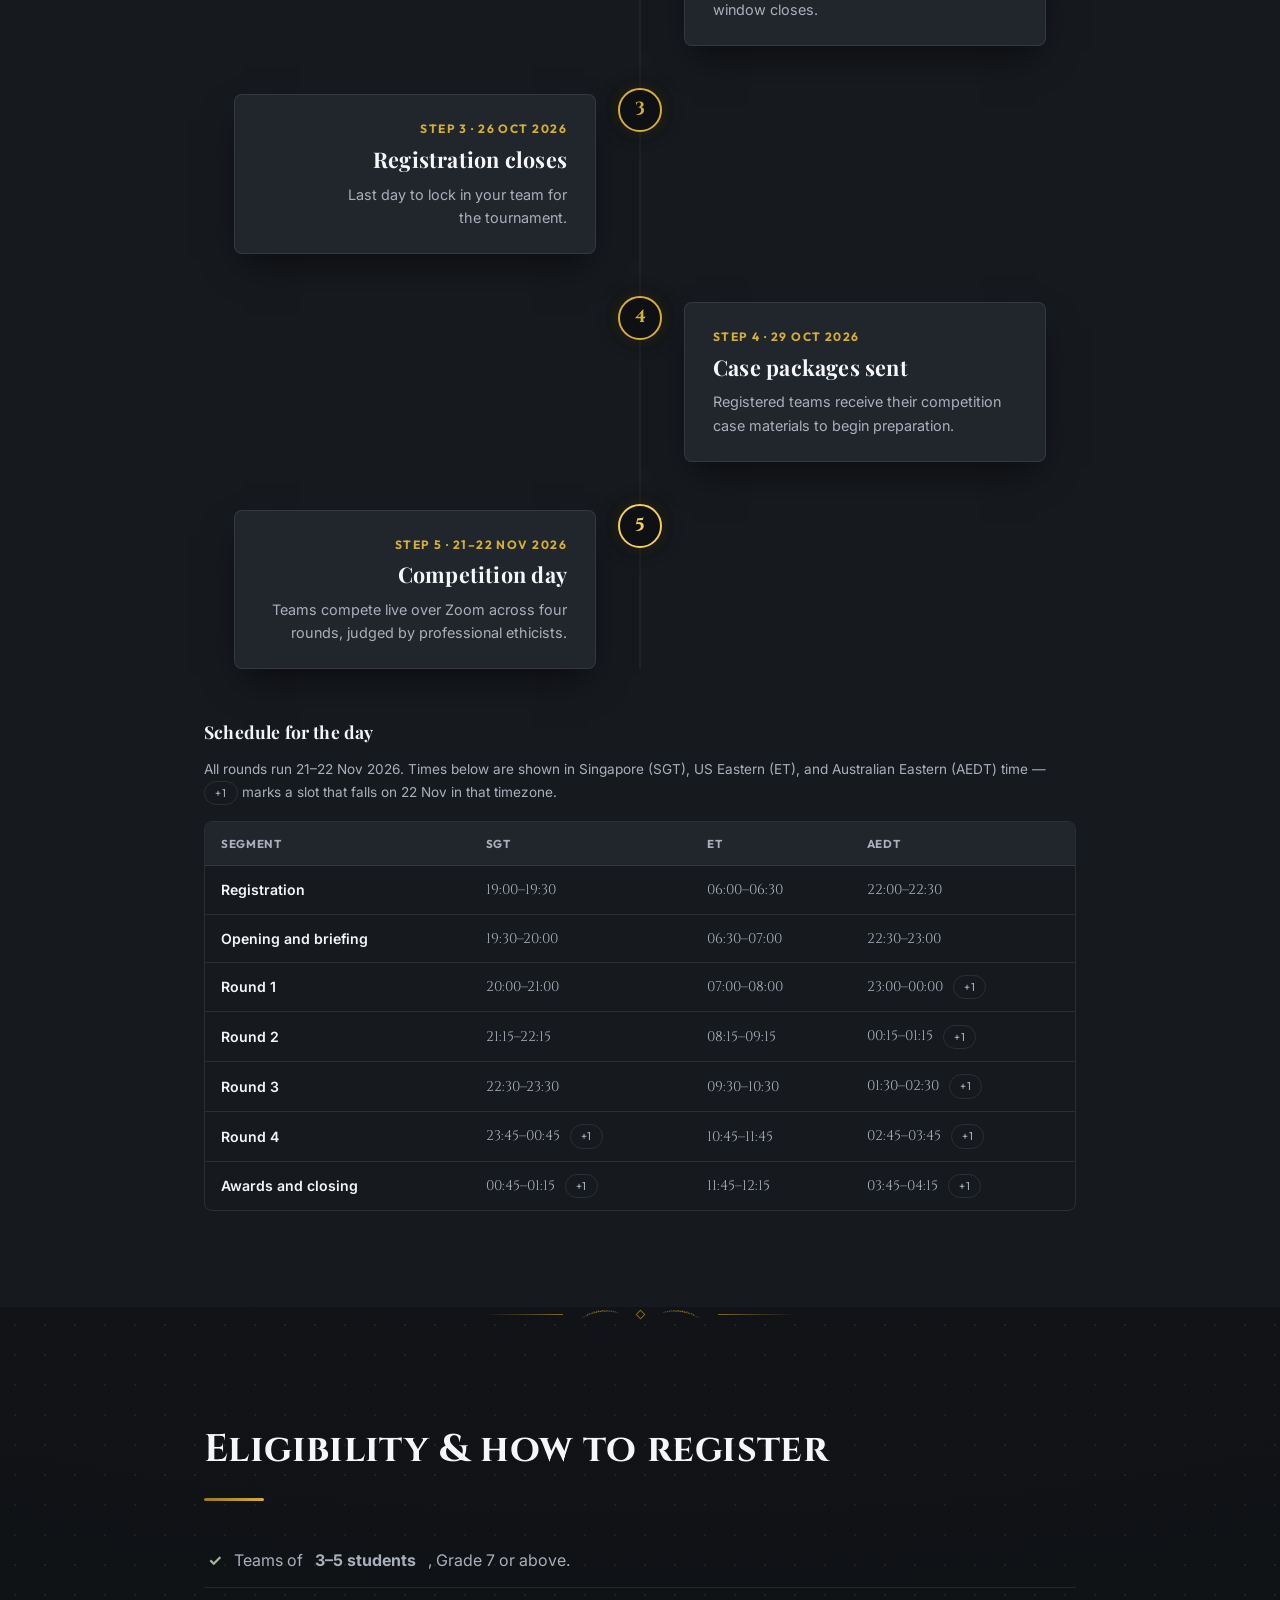
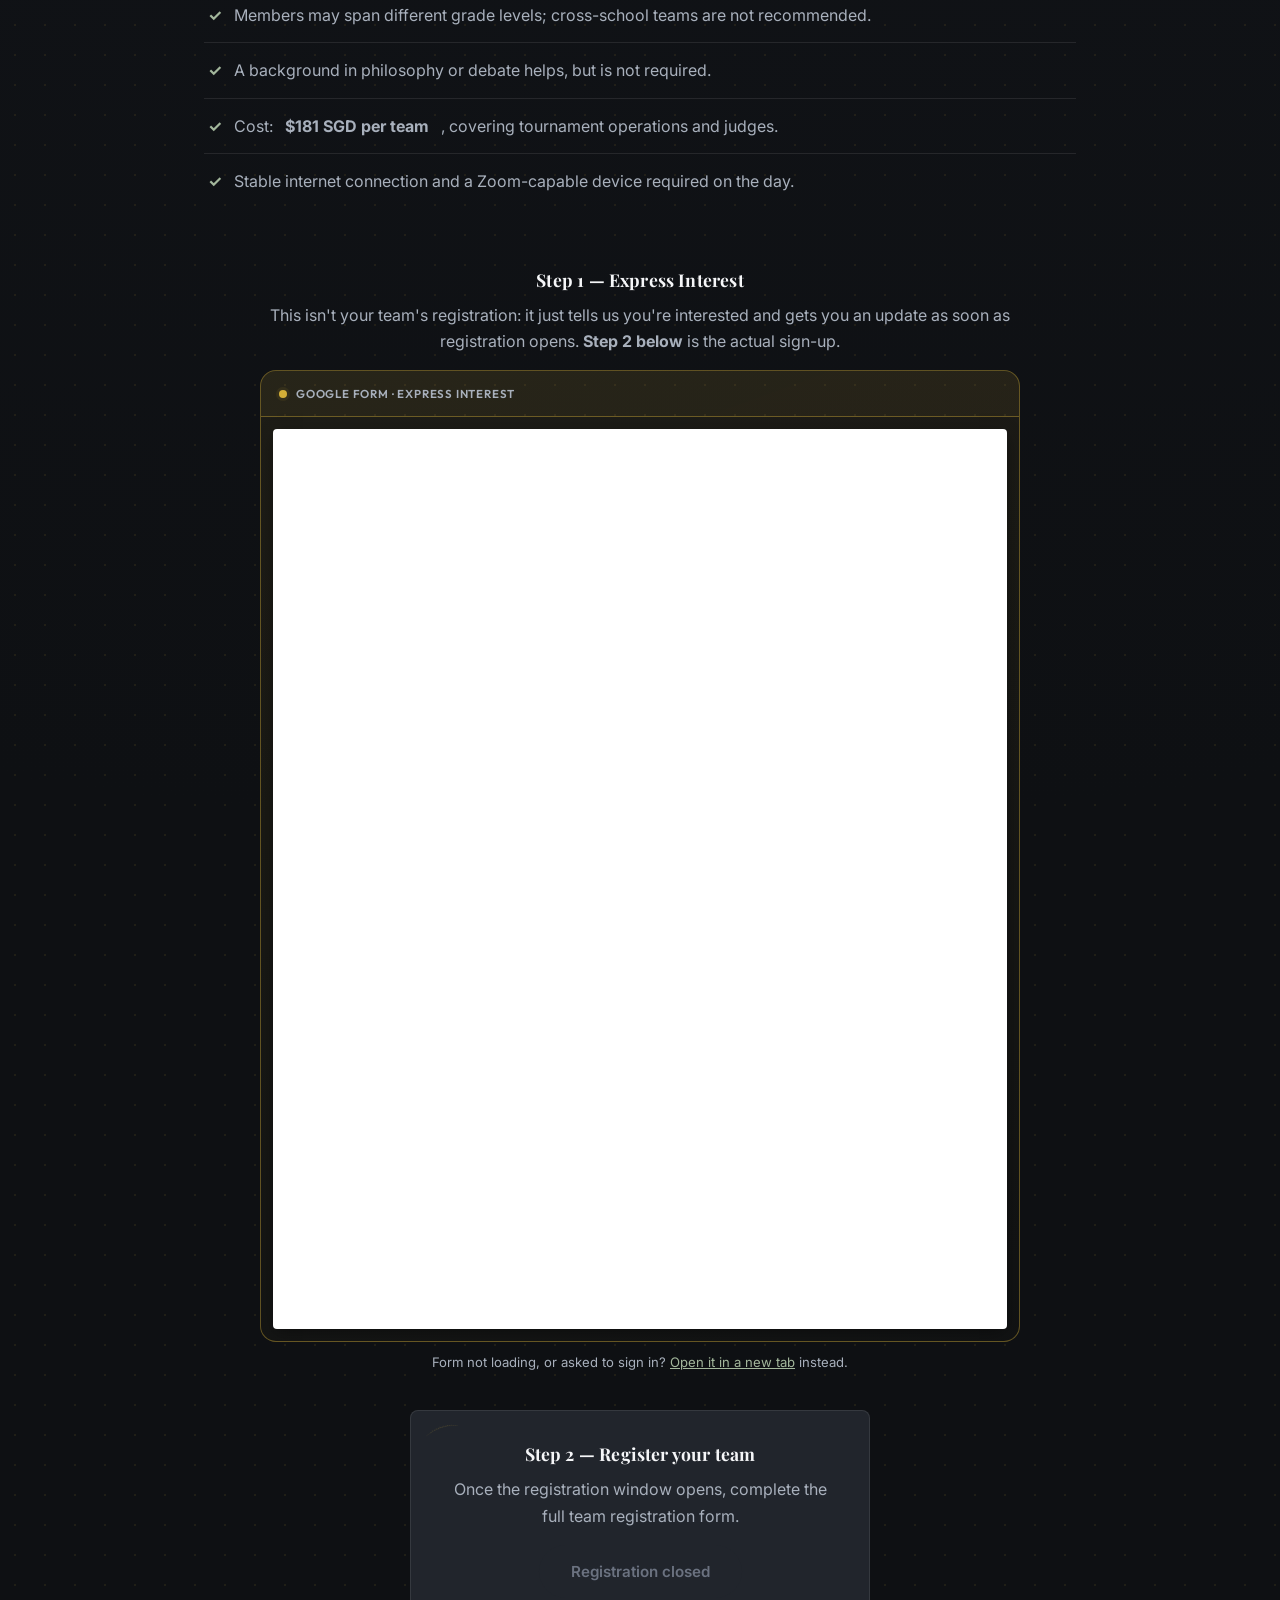
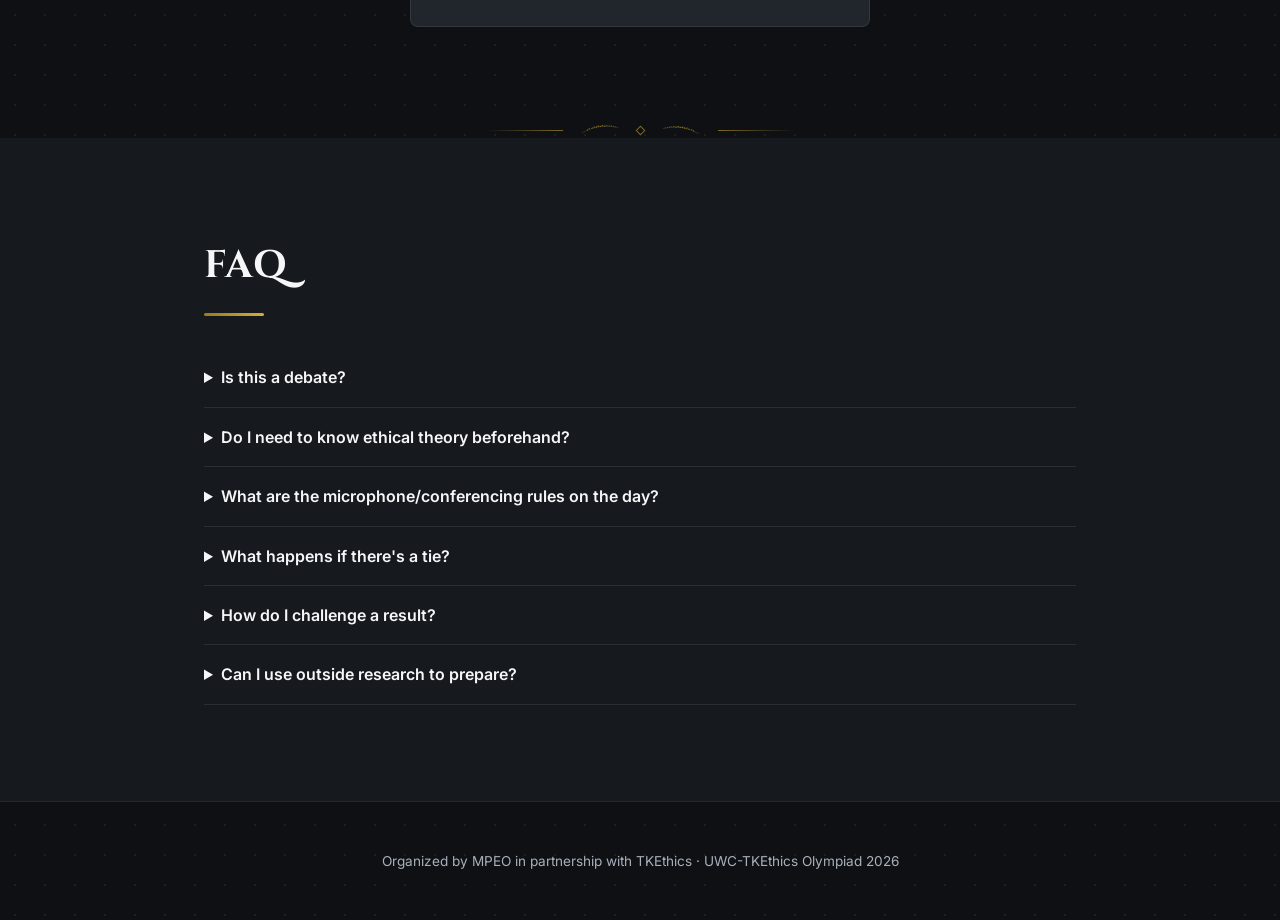
==== commit 46154a92: "Enlarge hero Express Interest button for stronger primary-CTA emphasis Add a .btn--lg modifier scope" ====
--- a/index.html
+++ b/index.html
@@ -46,7 +46,7 @@
           21–22 November 2026 · Hosted on Zoom
         </p>
         <div class="hero__ctas">
-          <a href="#eligibility" class="btn btn--primary">Express Interest</a>
+          <a href="#eligibility" class="btn btn--primary btn--lg">Express Interest</a>
           <a href="format.html" class="btn btn--ghost">See how it works</a>
         </div>
         <ul class="hero__stats">
--- a/style.css
+++ b/style.css
@@ -219,6 +219,10 @@
   background: var(--color-accent-gradient);
   color: #08090B;
 }
+.btn--lg {
+  padding: 18px 40px;
+  font-size: 1.1rem;
+}
 .btn--primary:hover { box-shadow: 0 10px 30px -5px var(--color-accent-glow); }
 .btn--disabled {
   background: var(--color-bg-card);
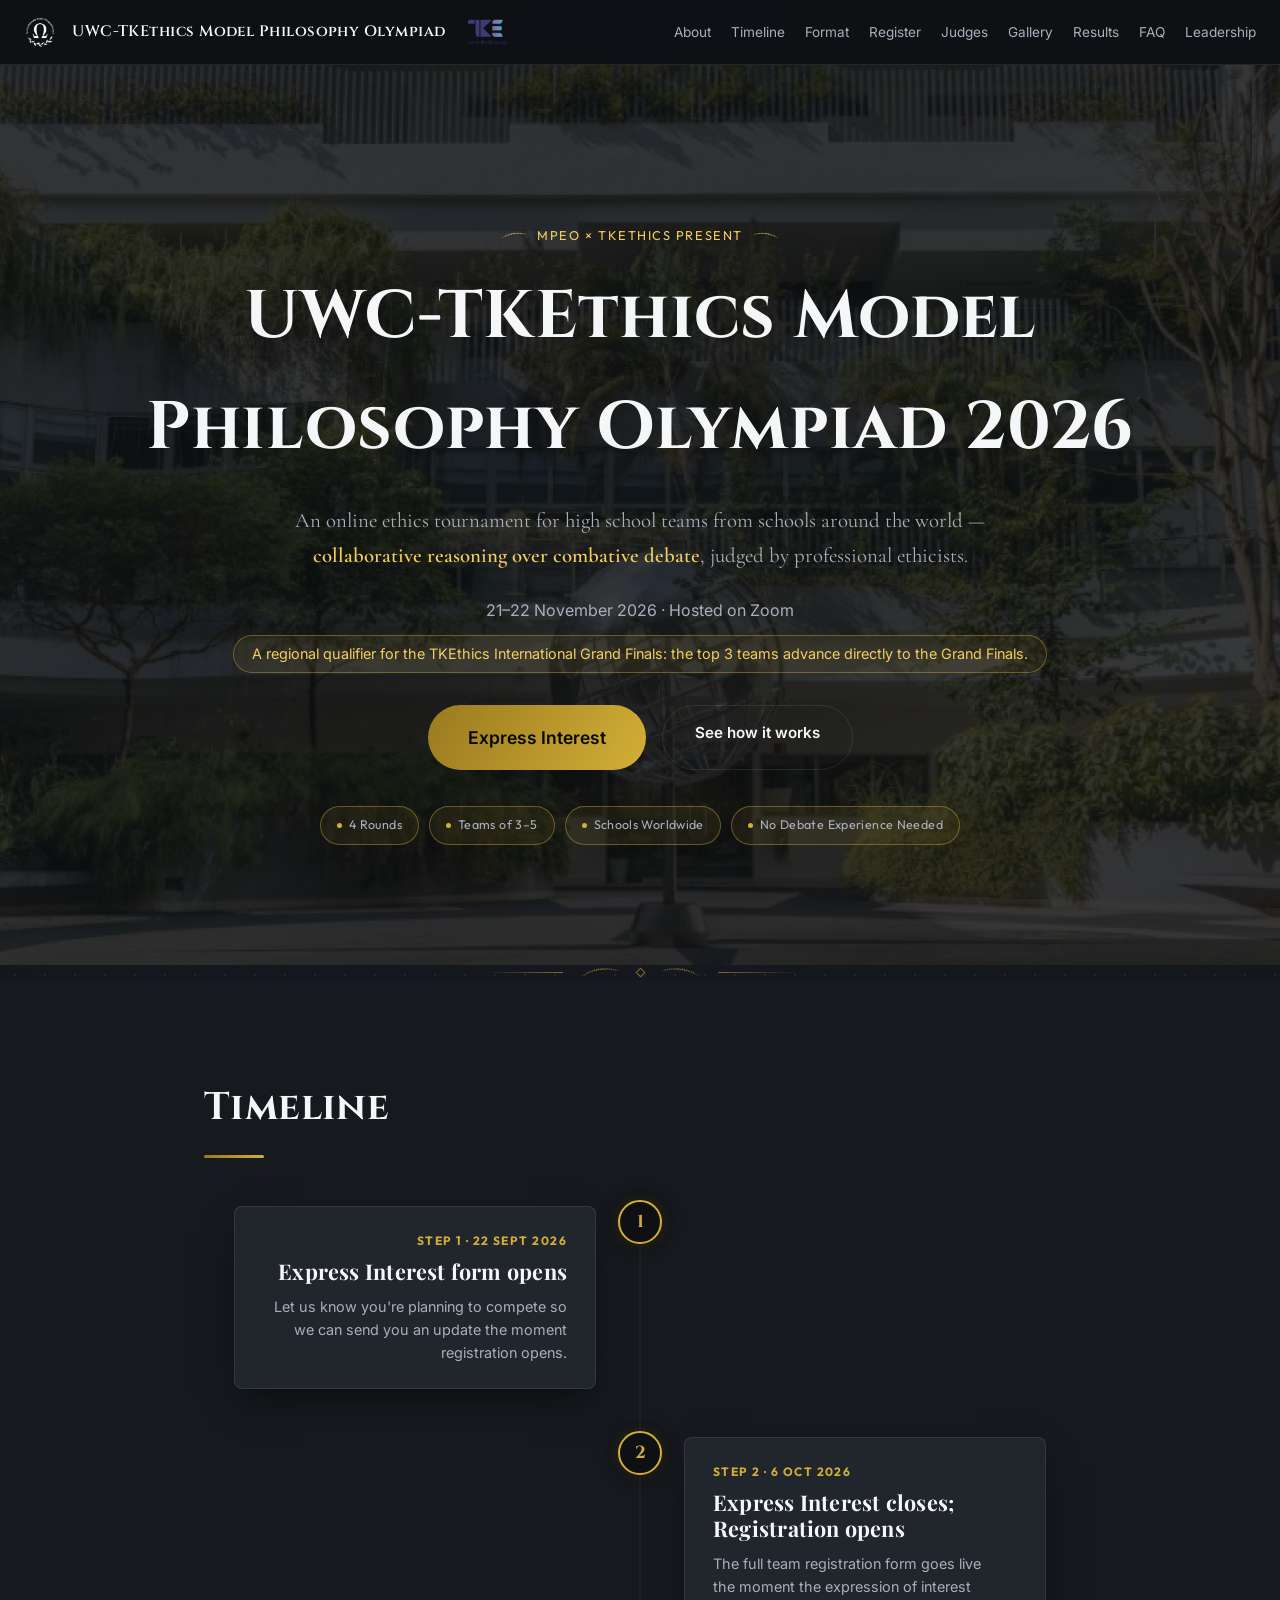
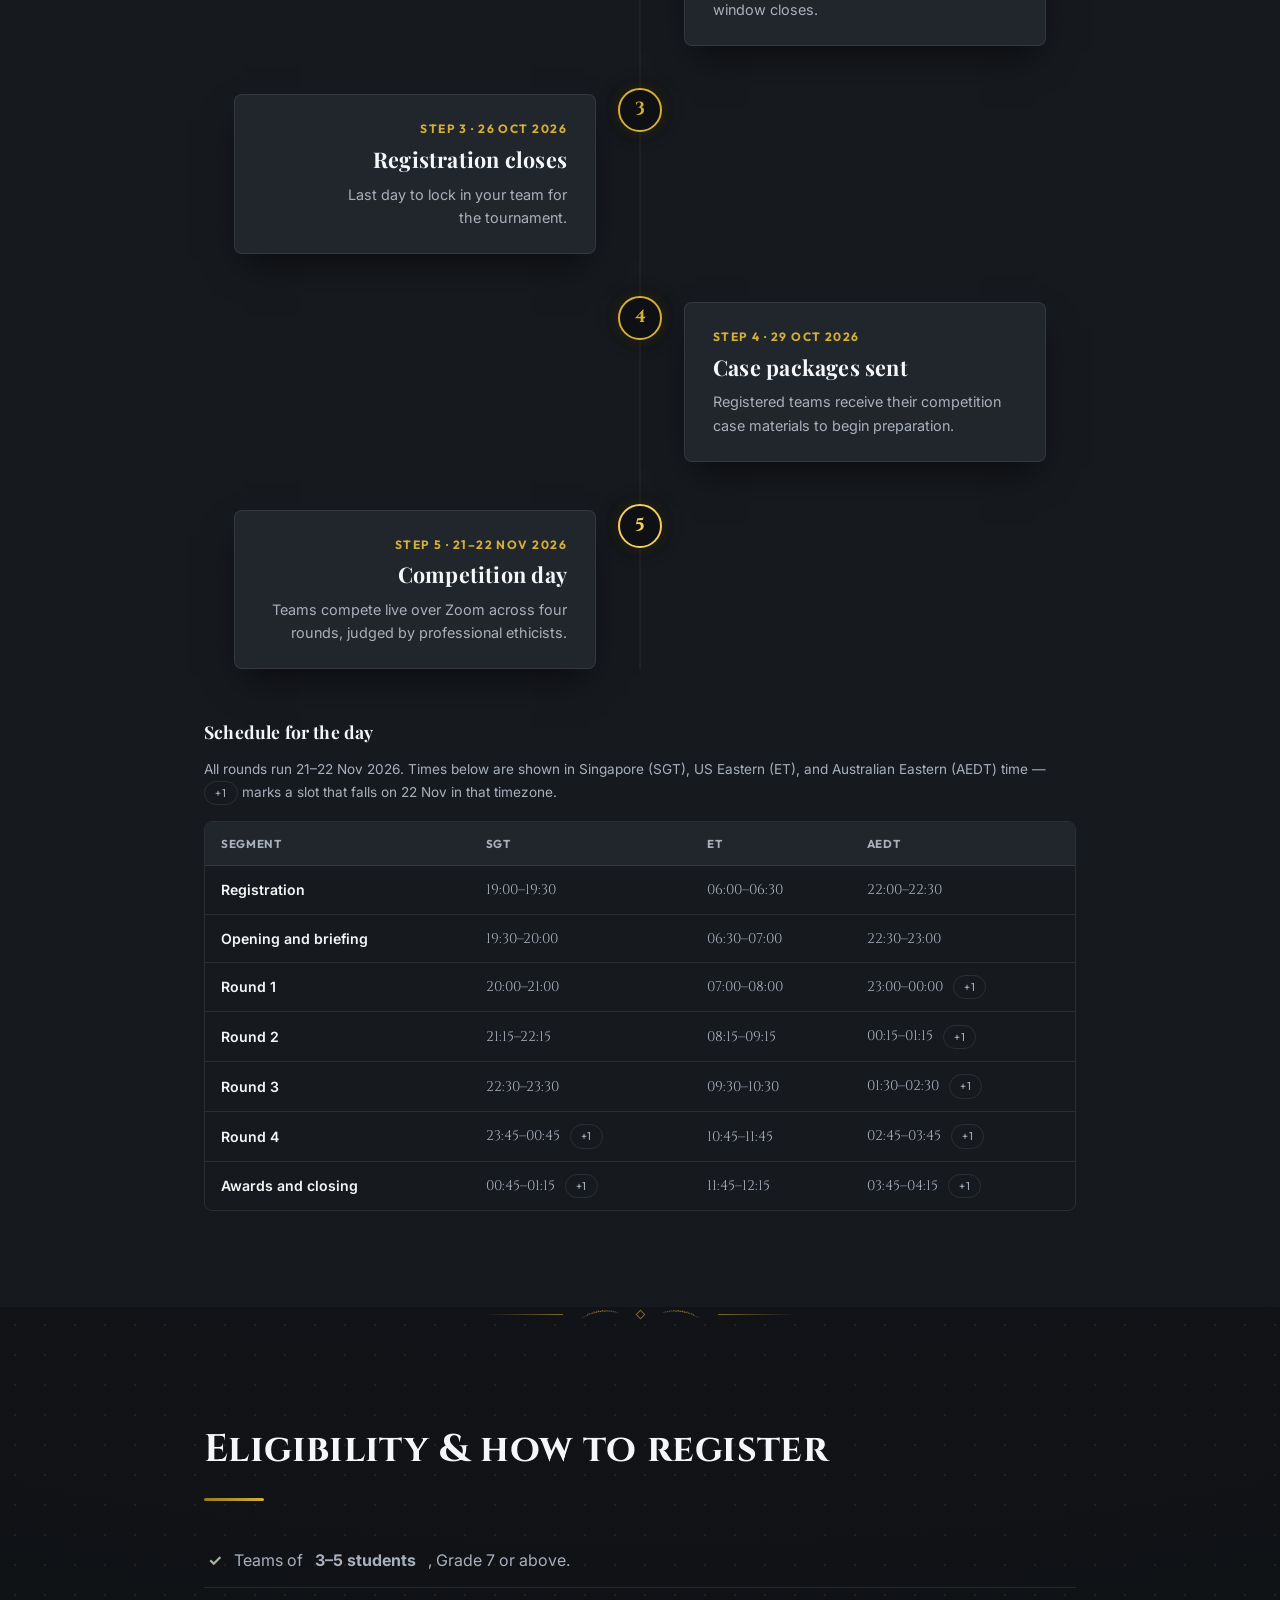
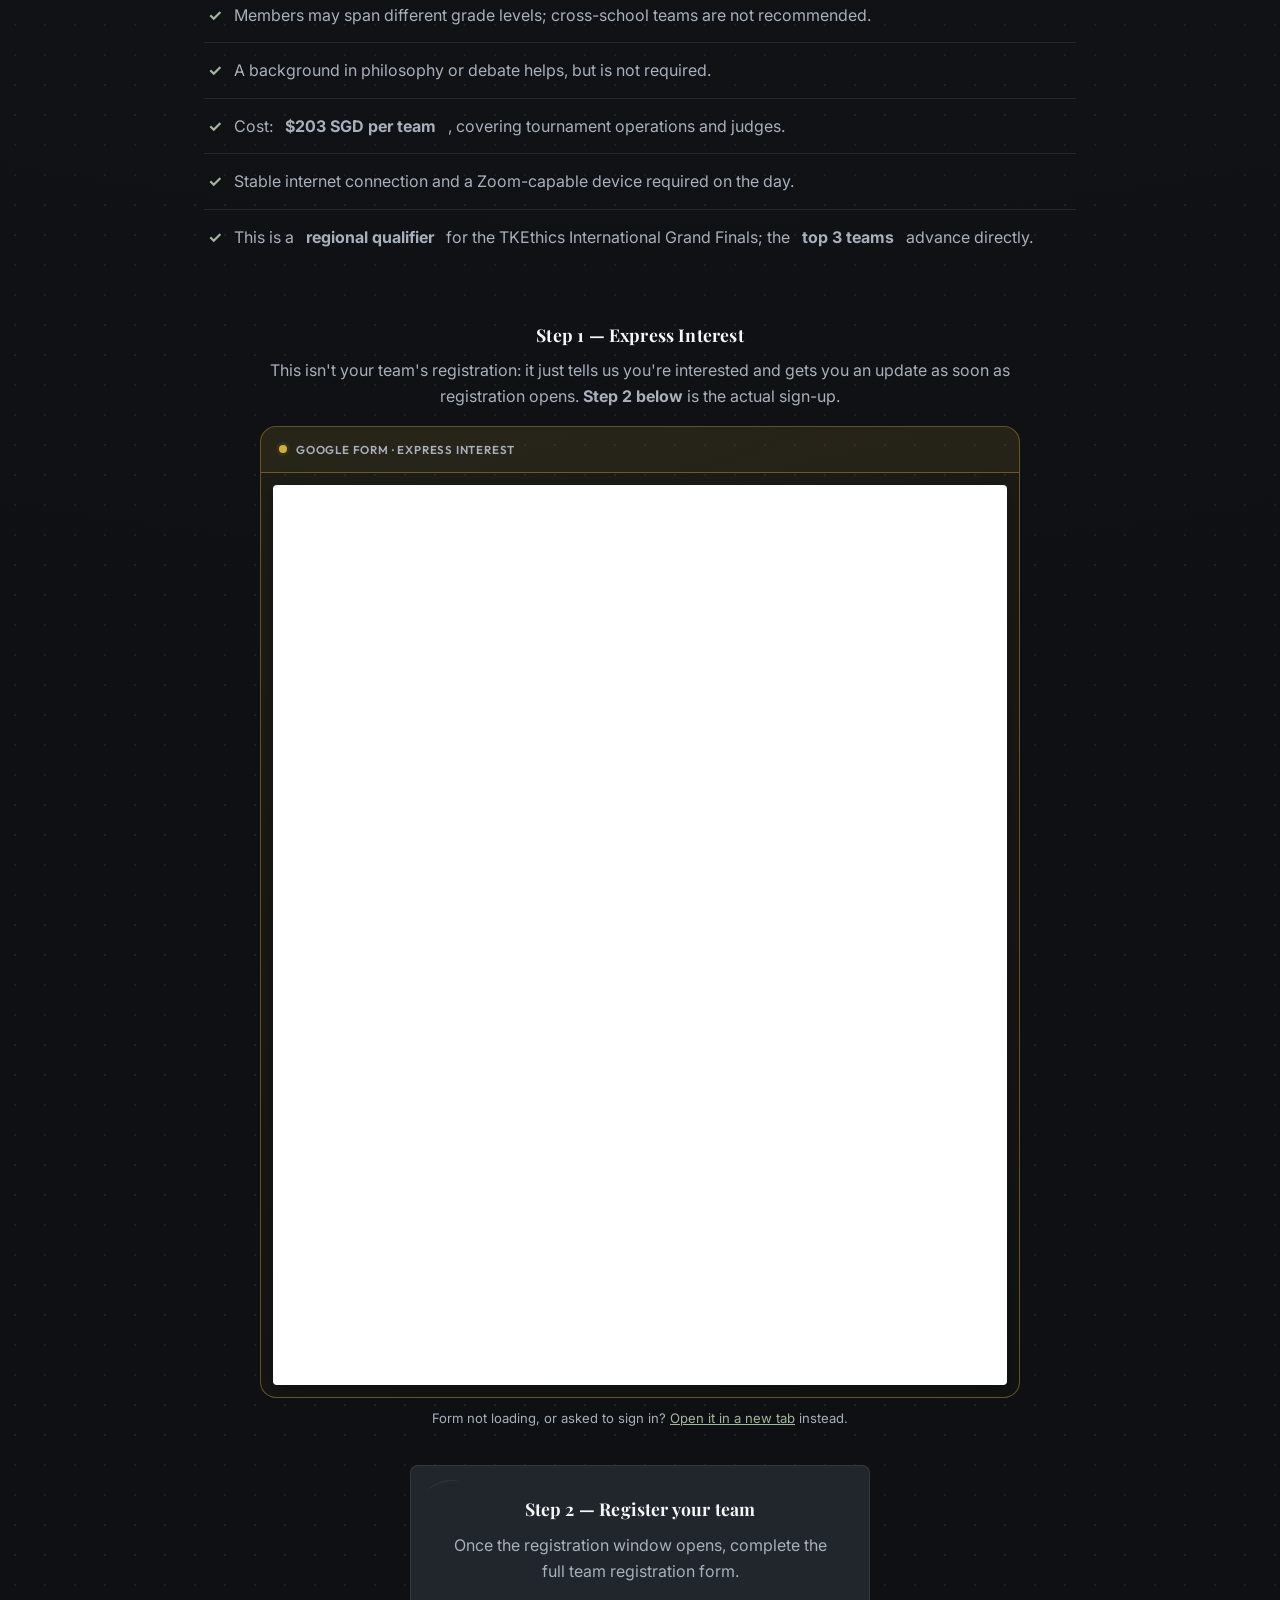
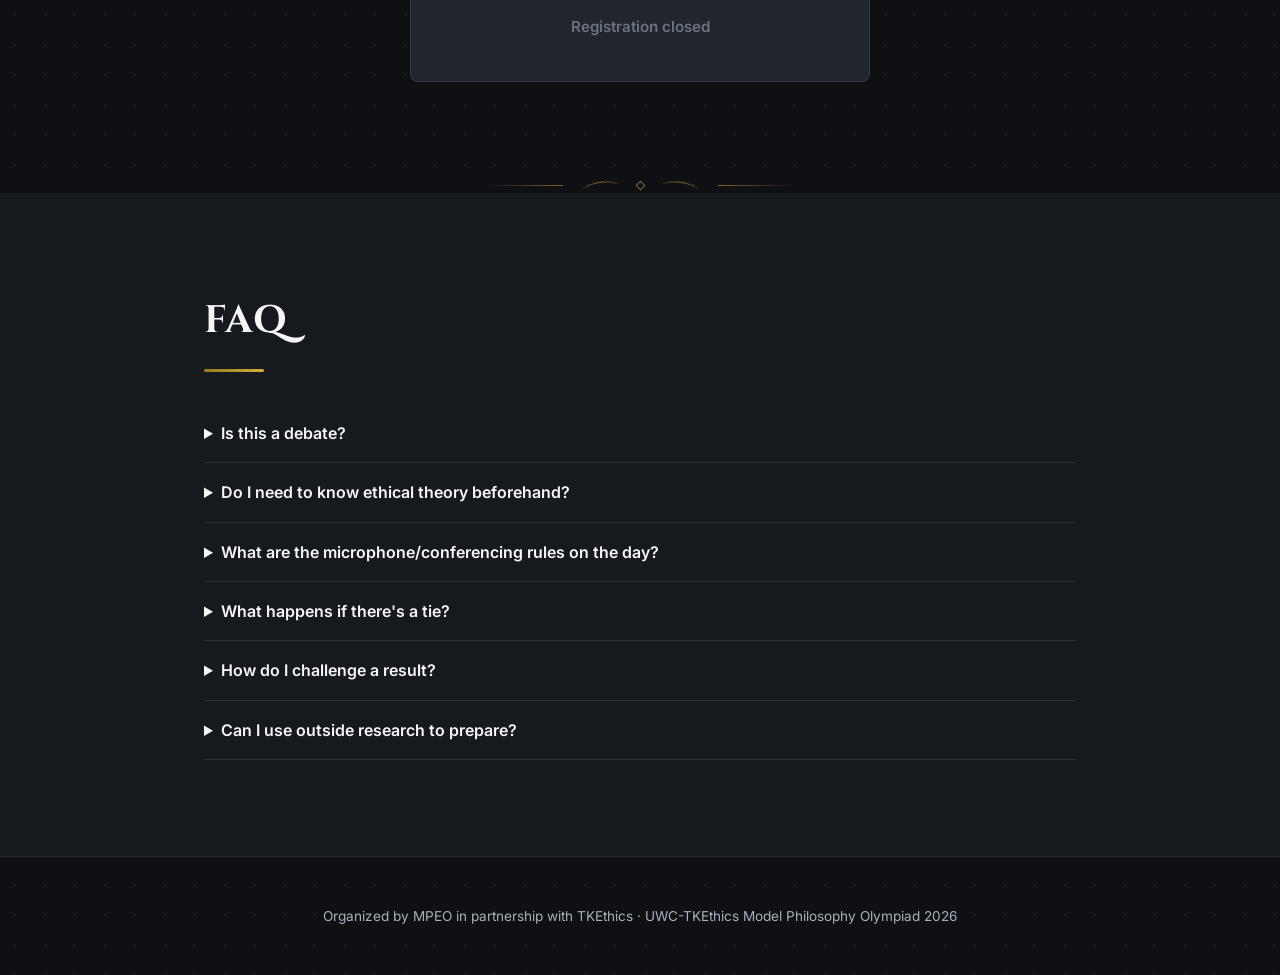
==== commit 1d049068: "Rename tournament to UWC-TKEthics Model Philosophy Olympiad, raise fee to $203 SGD, add Grand Finals" ====
--- a/index.html
+++ b/index.html
@@ -3,7 +3,7 @@
 <head>
   <meta charset="UTF-8">
   <meta name="viewport" content="width=device-width, initial-scale=1.0">
-  <title>UWC-TKEthics Olympiad 2026</title>
+  <title>UWC-TKEthics Model Philosophy Olympiad 2026</title>
   <meta name="description" content="An online ethics tournament for high school teams from schools around the world, hosted by MPEO in partnership with TKEthics.">
   <link rel="icon" href="assets/logos/mpeo-omega-crest.svg" type="image/svg+xml">
   <link rel="stylesheet" href="style.css">
@@ -12,7 +12,7 @@
   <header class="site-header">
     <div class="site-header__logos">
       <img src="assets/logos/mpeo-omega-crest-transparent.png" alt="Model Philosophy Ethics Olympiad crest">
-      <a href="index.html" class="site-header__wordmark">UWC-TKEthics Olympiad</a>
+      <a href="index.html" class="site-header__wordmark">UWC-TKEthics Model Philosophy Olympiad</a>
       <img src="assets/logos/tkethics-logo.png" alt="TKEthics logo">
     </div>
     <nav class="site-header__nav">
@@ -36,7 +36,7 @@
           MPEO × TKEthics present
           <span class="hero__eyebrow-sprig hero__eyebrow-sprig--right" aria-hidden="true"></span>
         </p>
-        <h1 class="hero__title">UWC-TKEthics Olympiad 2026</h1>
+        <h1 class="hero__title">UWC-TKEthics Model Philosophy Olympiad 2026</h1>
         <p class="hero__subtitle">
           An online ethics tournament for high school teams from schools
           around the world — <span class="highlight">collaborative reasoning
@@ -44,6 +44,10 @@
         </p>
         <p class="hero__date">
           21–22 November 2026 · Hosted on Zoom
+        </p>
+        <p class="hero__qualifier">
+          A regional qualifier for the TKEthics International Grand Finals:
+          the top 3 teams advance directly to the Grand Finals.
         </p>
         <div class="hero__ctas">
           <a href="#eligibility" class="btn btn--primary btn--lg">Express Interest</a>
@@ -194,8 +198,9 @@
           <li data-reveal>Teams of <strong>3–5 students</strong>, Grade 7 or above.</li>
           <li data-reveal>Members may span different grade levels; cross-school teams are not recommended.</li>
           <li data-reveal>A background in philosophy or debate helps, but is not required.</li>
-          <li data-reveal>Cost: <strong>$181 SGD per team</strong>, covering tournament operations and judges.</li>
+          <li data-reveal>Cost: <strong>$203 SGD per team</strong>, covering tournament operations and judges.</li>
           <li data-reveal>Stable internet connection and a Zoom-capable device required on the day.</li>
+          <li data-reveal>This is a <strong>regional qualifier</strong> for the TKEthics International Grand Finals; the <strong>top 3 teams</strong> advance directly.</li>
         </ul>
 
       </div>
@@ -301,7 +306,7 @@
   </main>
 
   <footer class="site-footer">
-    <p>Organized by MPEO in partnership with TKEthics · UWC-TKEthics Olympiad 2026</p>
+    <p>Organized by MPEO in partnership with TKEthics · UWC-TKEthics Model Philosophy Olympiad 2026</p>
   </footer>
 
   <script type="module" src="js/app.js"></script>
--- a/style.css
+++ b/style.css
@@ -346,7 +346,17 @@
   max-width: 700px;
   margin: 0 auto 24px;
 }
-.hero__date { color: var(--color-text-secondary); margin-bottom: 32px; }
+.hero__date { color: var(--color-text-secondary); margin-bottom: 12px; }
+.hero__qualifier {
+  display: inline-block;
+  font-size: 0.9rem;
+  color: var(--color-accent-b);
+  background: var(--color-gold-surface);
+  border: 1px solid var(--color-border-accent);
+  border-radius: 999px;
+  padding: 6px 18px;
+  margin-bottom: 32px;
+}
 .hero__ctas { display: flex; gap: 16px; justify-content: center; flex-wrap: wrap; }
 .hero__stats {
   list-style: none;
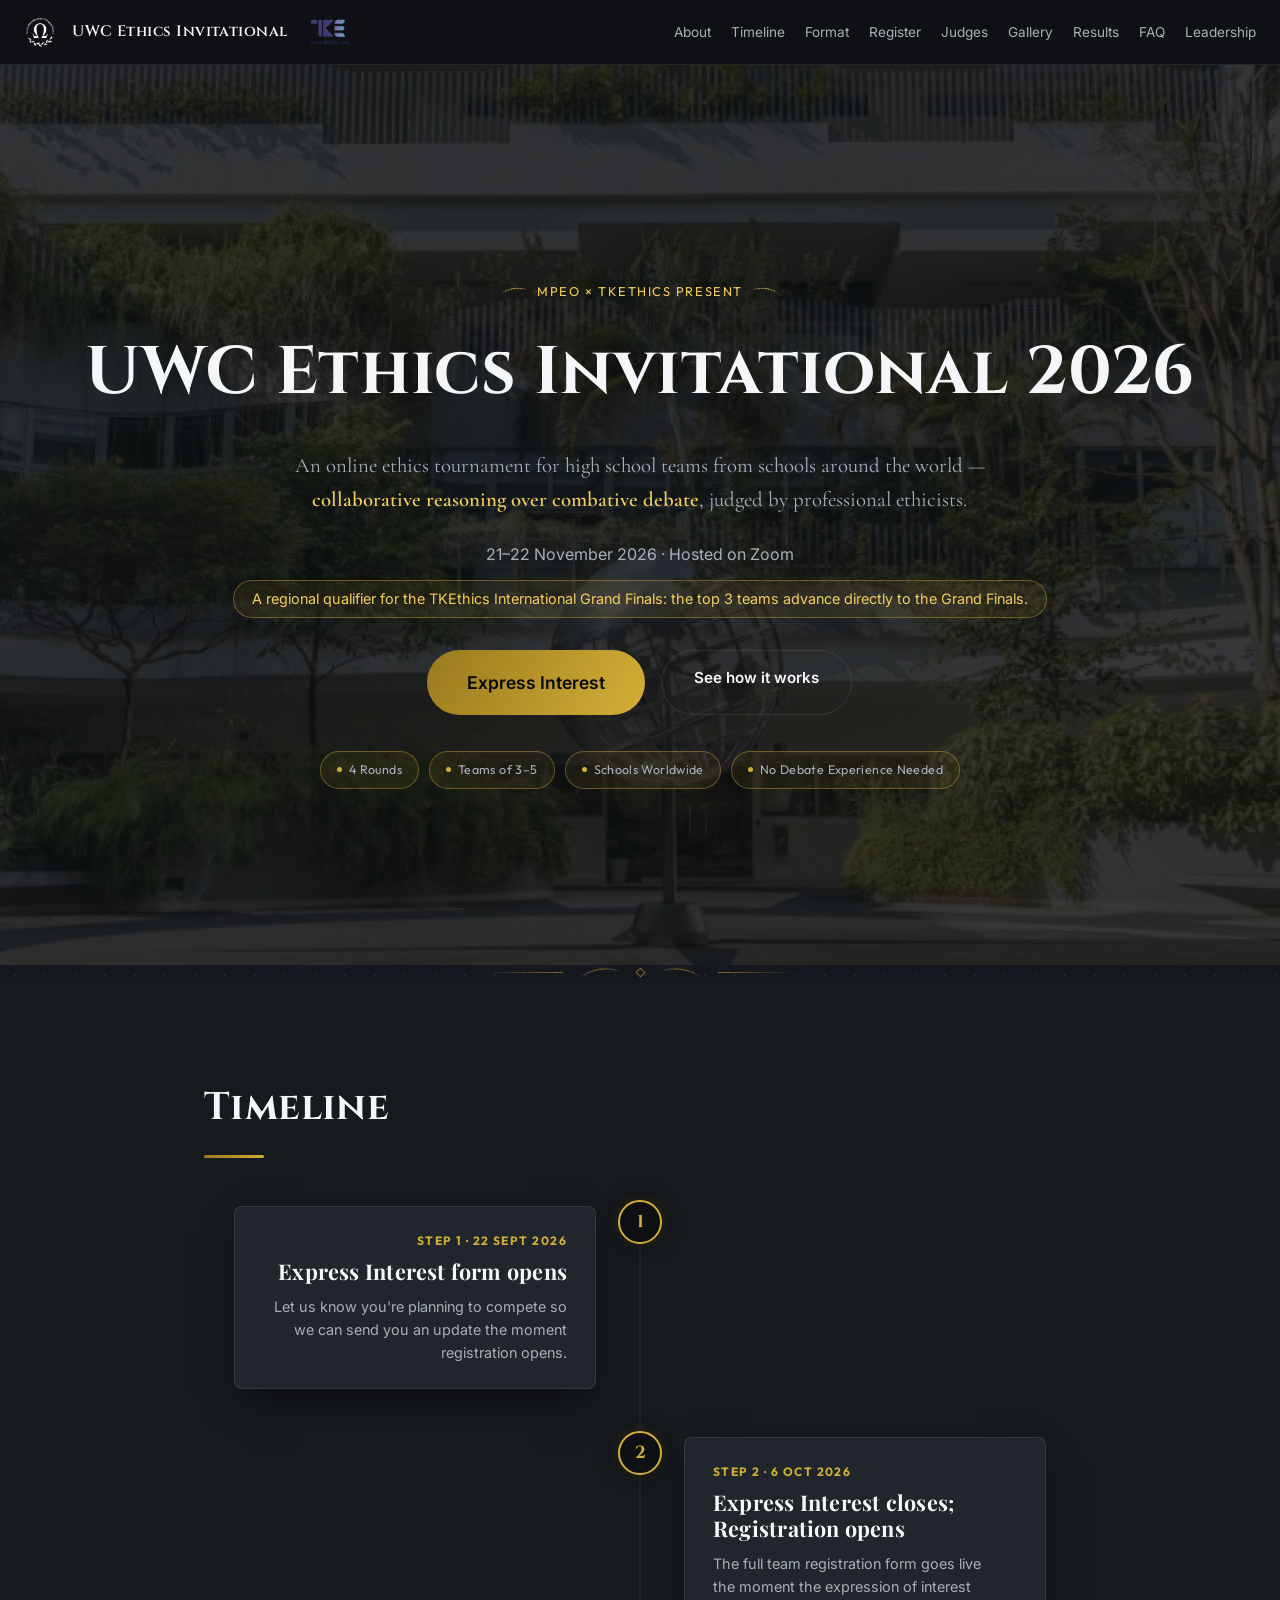
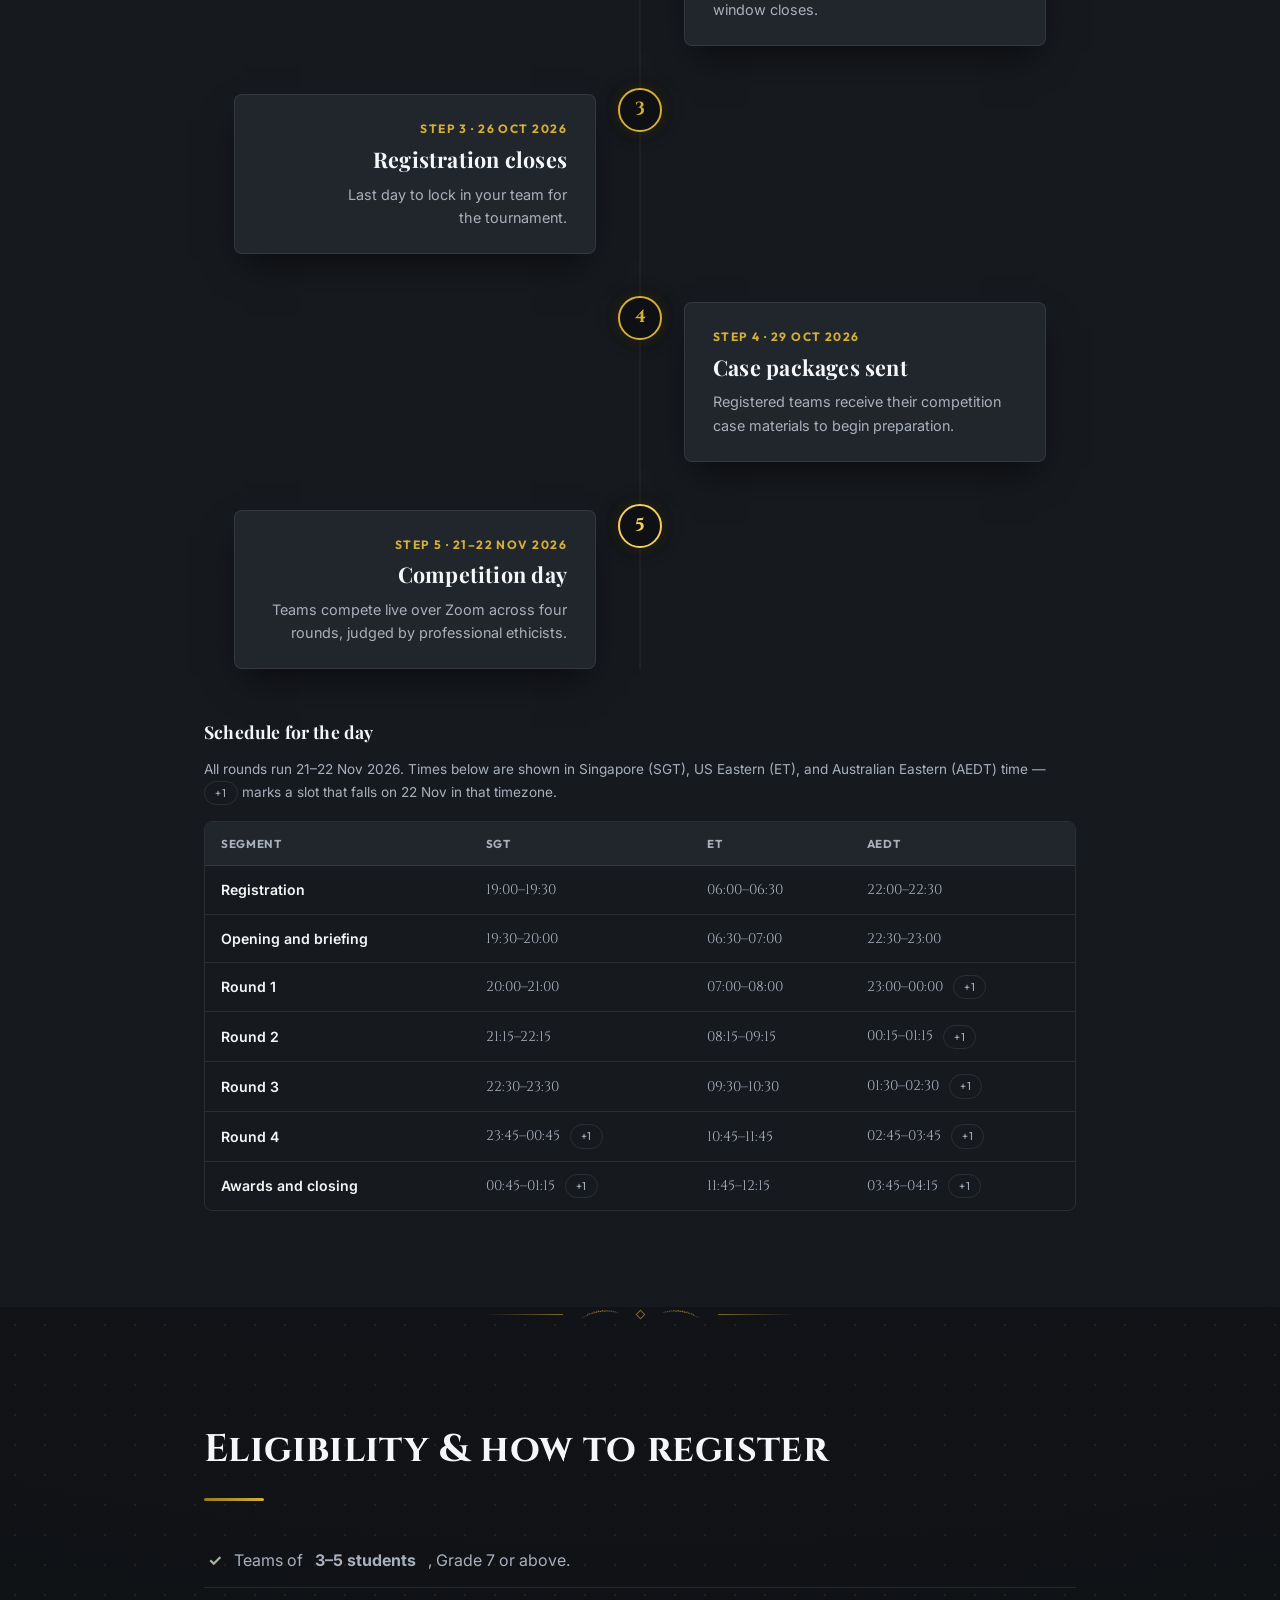
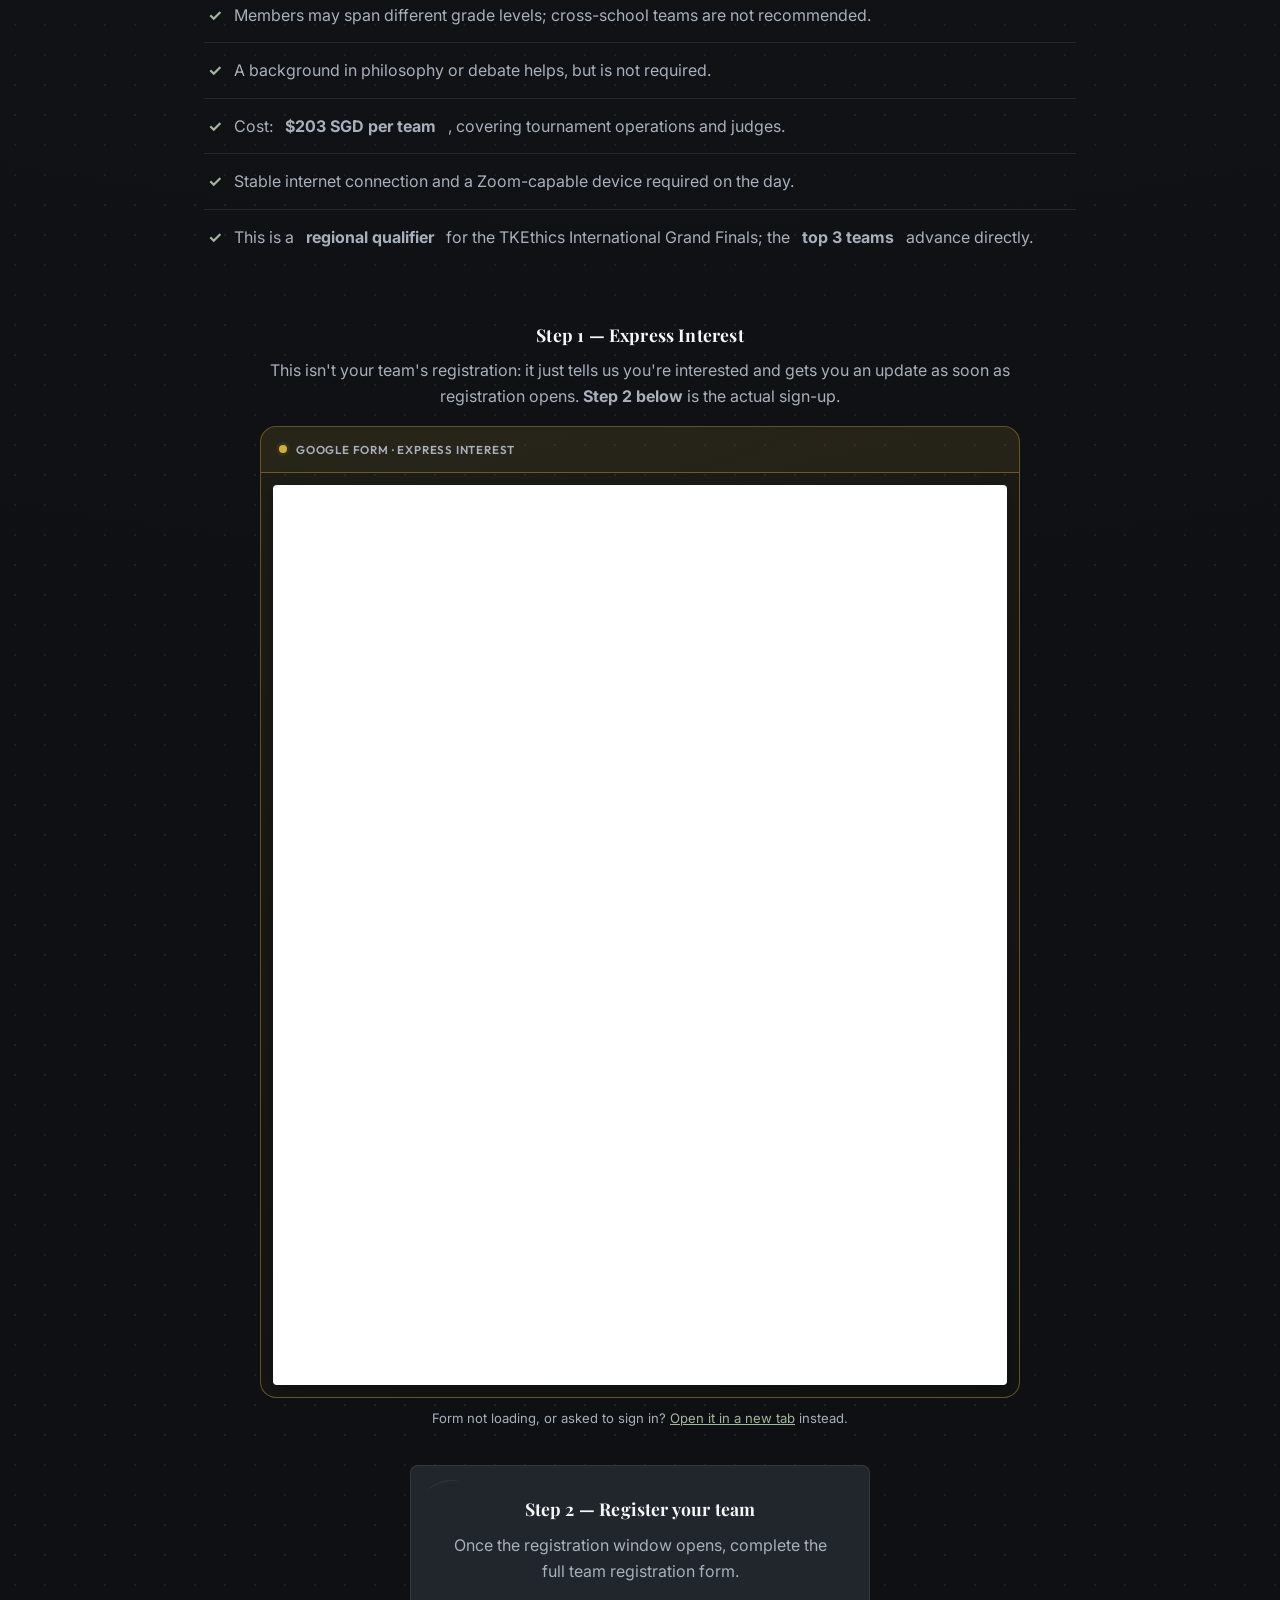
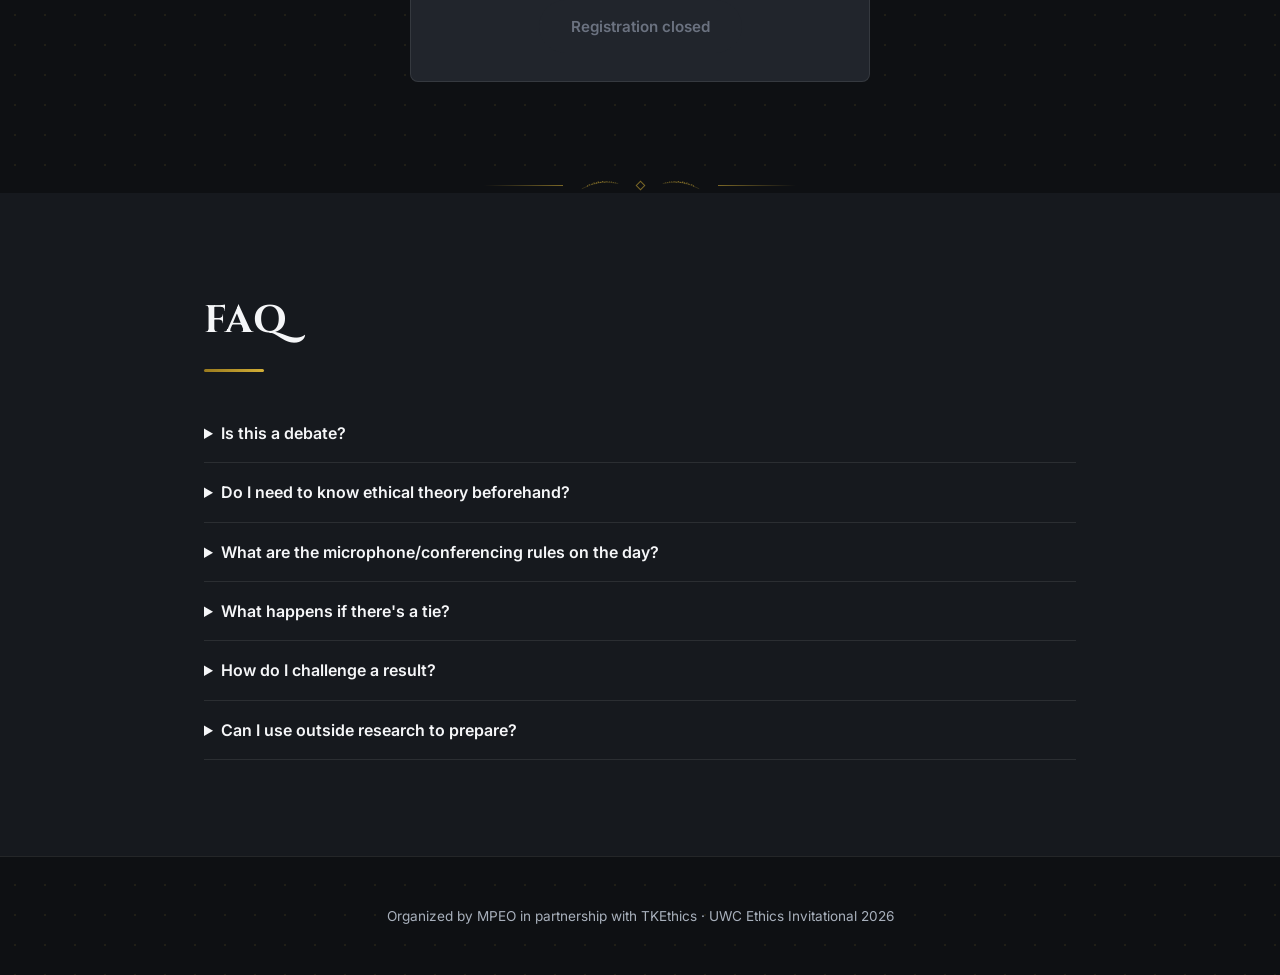
==== commit db91b1f6: "Rename competition to UWC Ethics Invitational 2026 Co-Authored-By: Claude Sonnet 5 <noreply@anthropi" ====
--- a/index.html
+++ b/index.html
@@ -3,7 +3,7 @@
 <head>
   <meta charset="UTF-8">
   <meta name="viewport" content="width=device-width, initial-scale=1.0">
-  <title>UWC-TKEthics Model Philosophy Olympiad 2026</title>
+  <title>UWC Ethics Invitational 2026</title>
   <meta name="description" content="An online ethics tournament for high school teams from schools around the world, hosted by MPEO in partnership with TKEthics.">
   <link rel="icon" href="assets/logos/mpeo-omega-crest.svg" type="image/svg+xml">
   <link rel="stylesheet" href="style.css">
@@ -12,7 +12,7 @@
   <header class="site-header">
     <div class="site-header__logos">
       <img src="assets/logos/mpeo-omega-crest-transparent.png" alt="Model Philosophy Ethics Olympiad crest">
-      <a href="index.html" class="site-header__wordmark">UWC-TKEthics Model Philosophy Olympiad</a>
+      <a href="index.html" class="site-header__wordmark">UWC Ethics Invitational</a>
       <img src="assets/logos/tkethics-logo.png" alt="TKEthics logo">
     </div>
     <nav class="site-header__nav">
@@ -36,7 +36,7 @@
           MPEO × TKEthics present
           <span class="hero__eyebrow-sprig hero__eyebrow-sprig--right" aria-hidden="true"></span>
         </p>
-        <h1 class="hero__title">UWC-TKEthics Model Philosophy Olympiad 2026</h1>
+        <h1 class="hero__title">UWC Ethics Invitational 2026</h1>
         <p class="hero__subtitle">
           An online ethics tournament for high school teams from schools
           around the world — <span class="highlight">collaborative reasoning
@@ -306,7 +306,7 @@
   </main>
 
   <footer class="site-footer">
-    <p>Organized by MPEO in partnership with TKEthics · UWC-TKEthics Model Philosophy Olympiad 2026</p>
+    <p>Organized by MPEO in partnership with TKEthics · UWC Ethics Invitational 2026</p>
   </footer>
 
   <script type="module" src="js/app.js"></script>
--- a/style.css
+++ b/style.css
@@ -1,5 +1,5 @@
 /* ==========================================================================
-   UWC-TKETHICS OLYMPIAD 2026 — DESIGN SYSTEM
+   UWC ETHICS INVITATIONAL 2026 — DESIGN SYSTEM
    Aligned to MPEO's dark-academia gold system for visual consistency
    across both Ethics Olympiad events.
    ========================================================================== */
